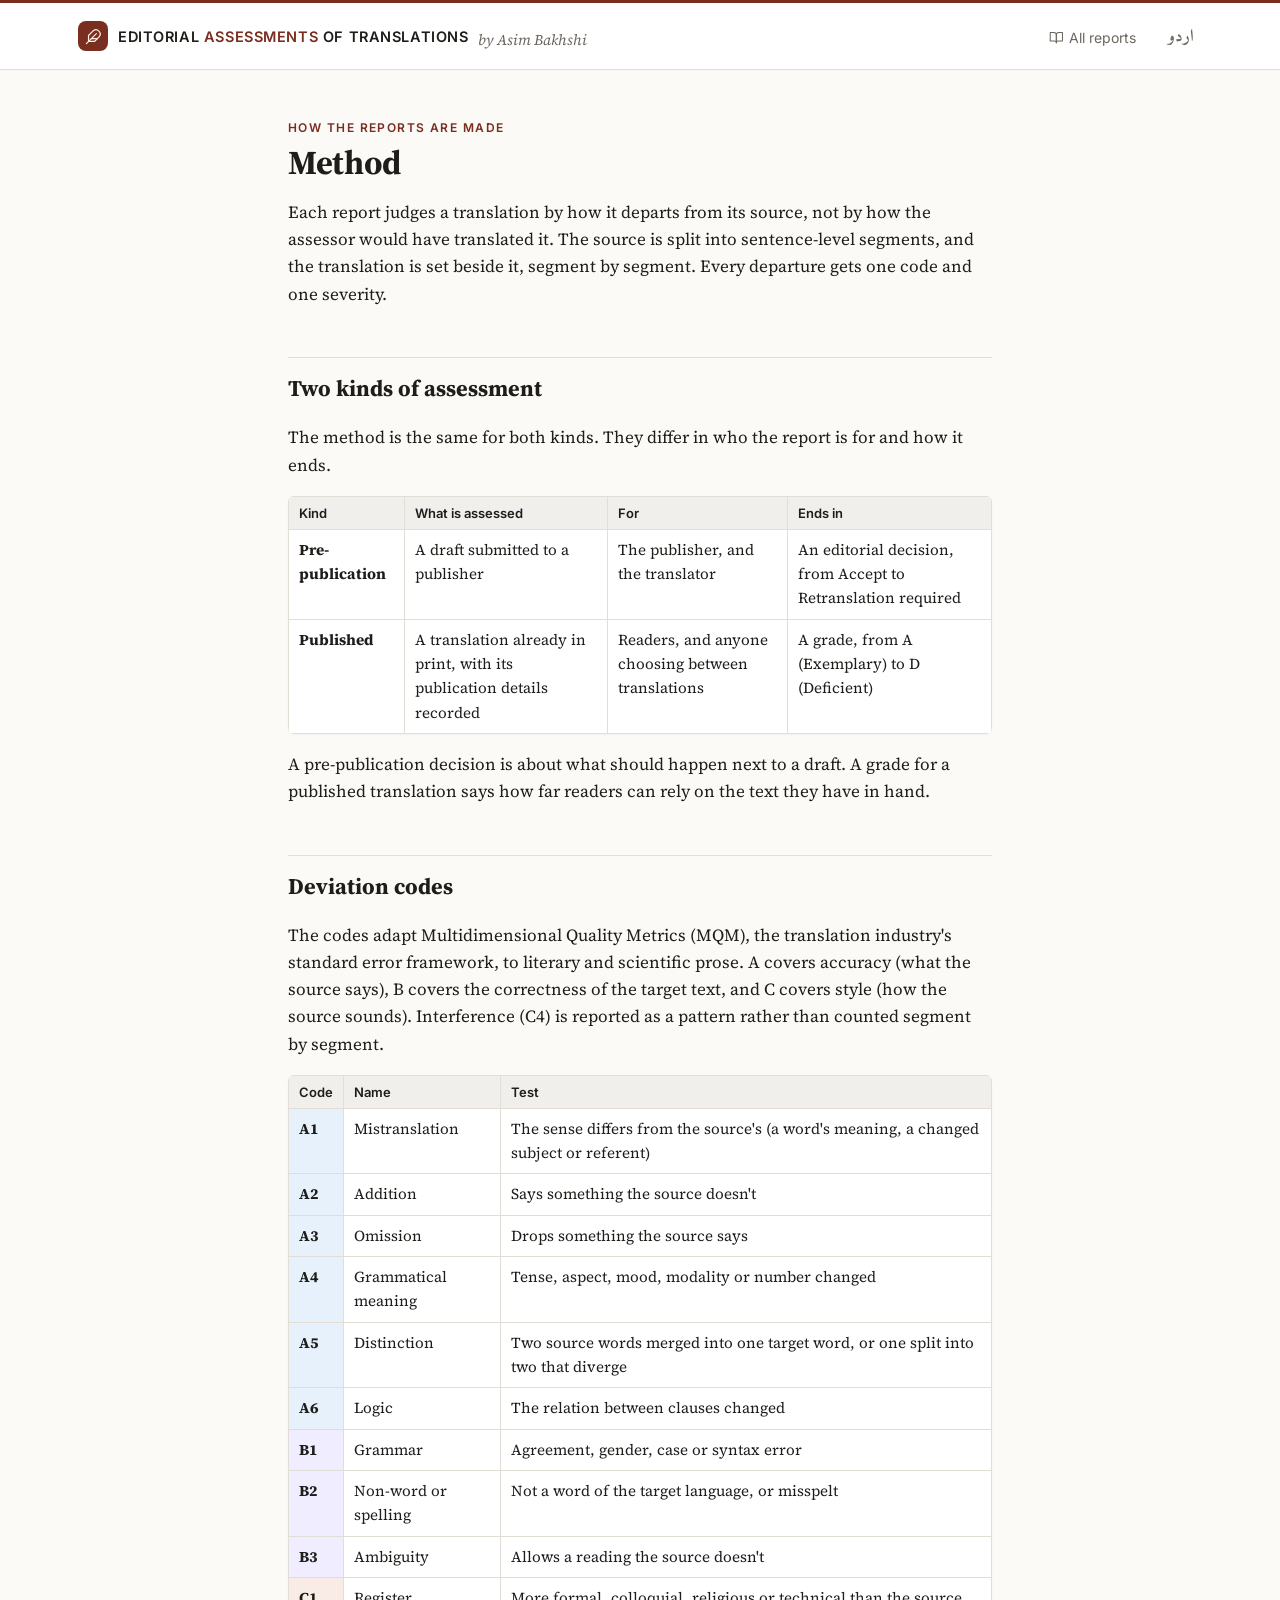
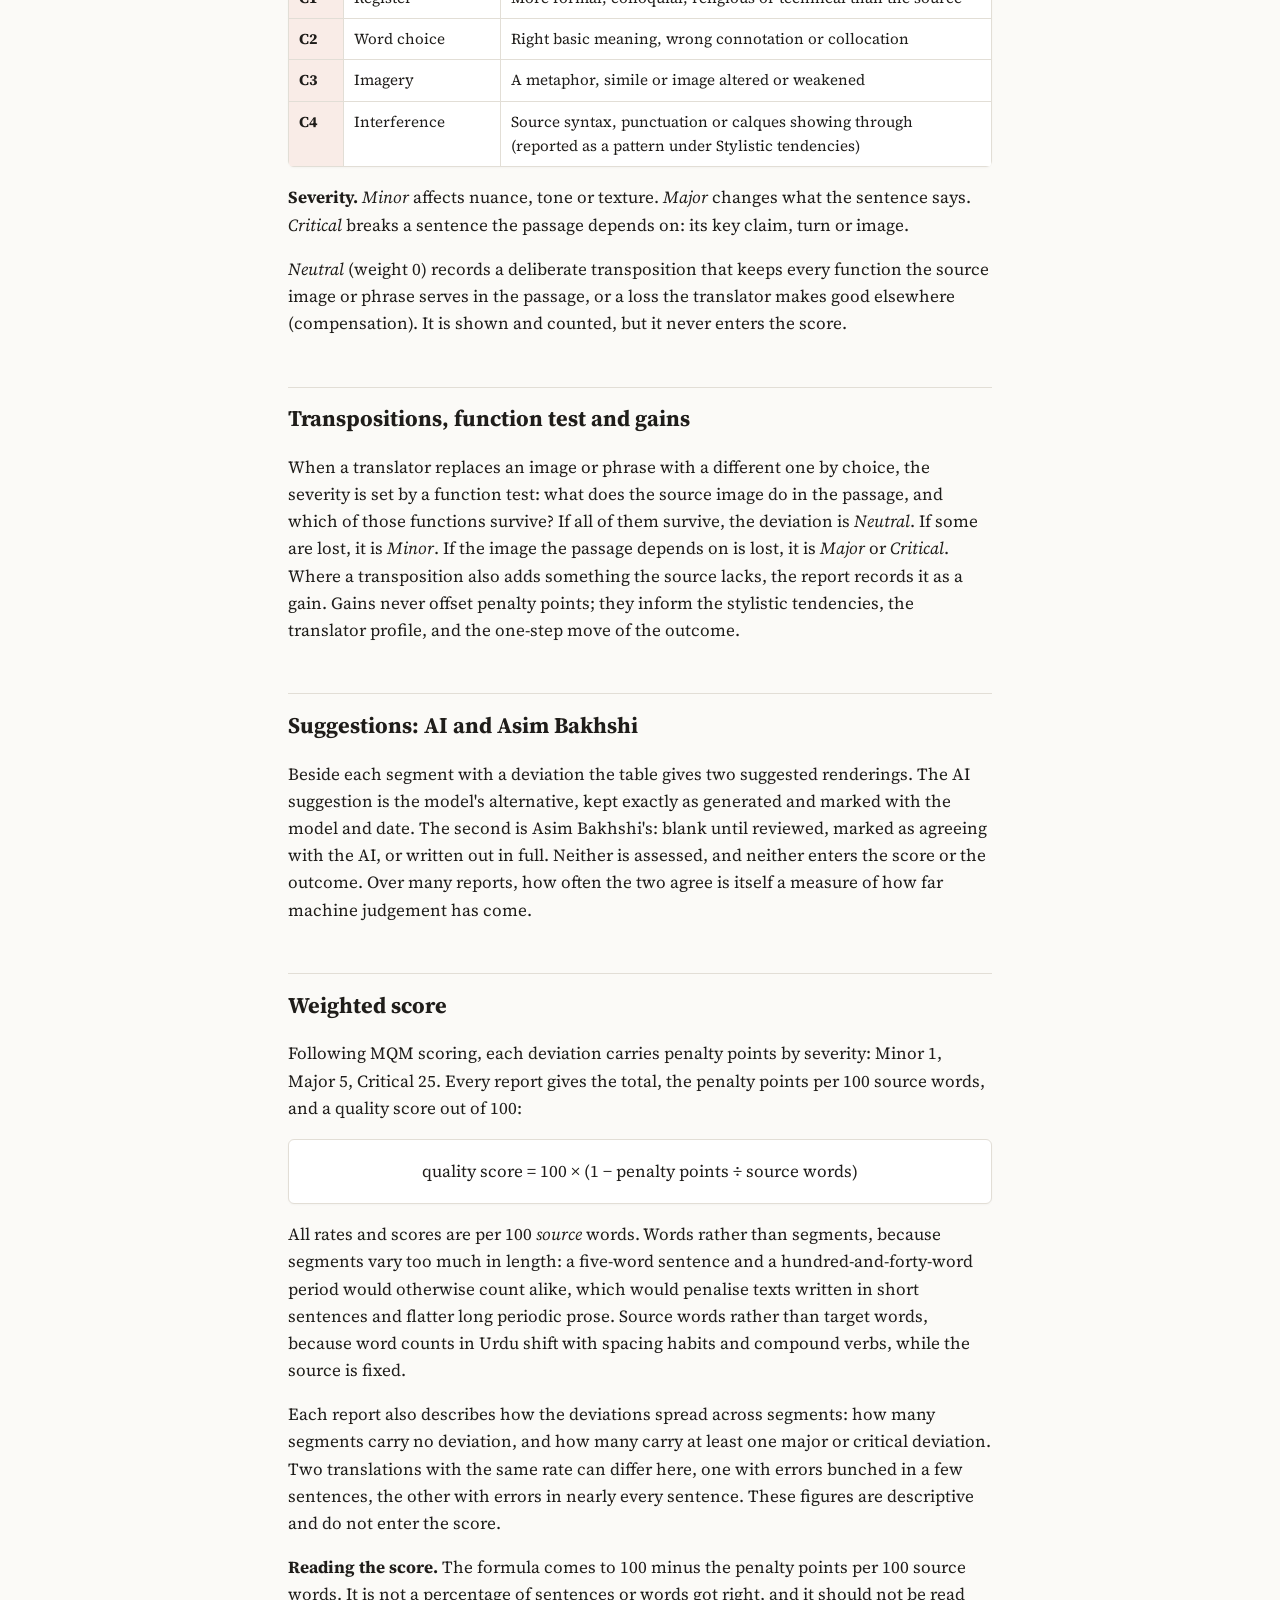
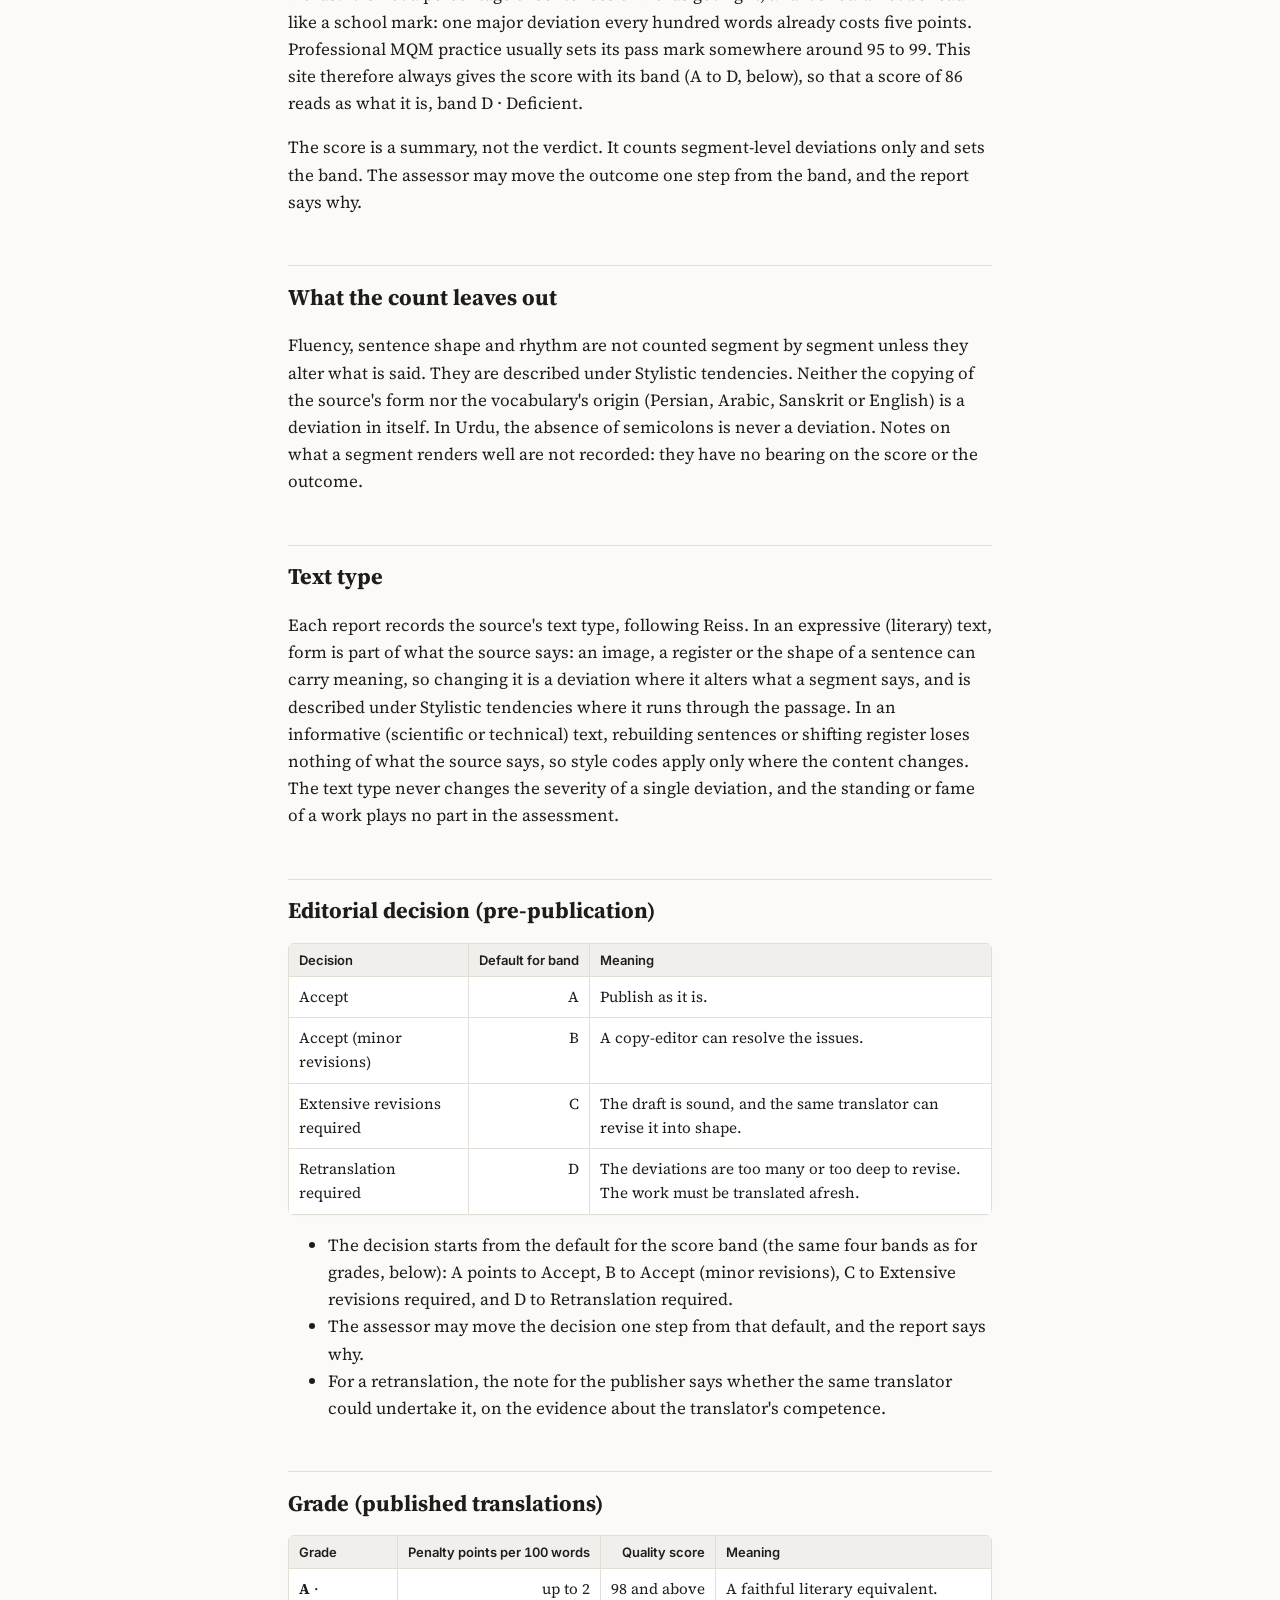
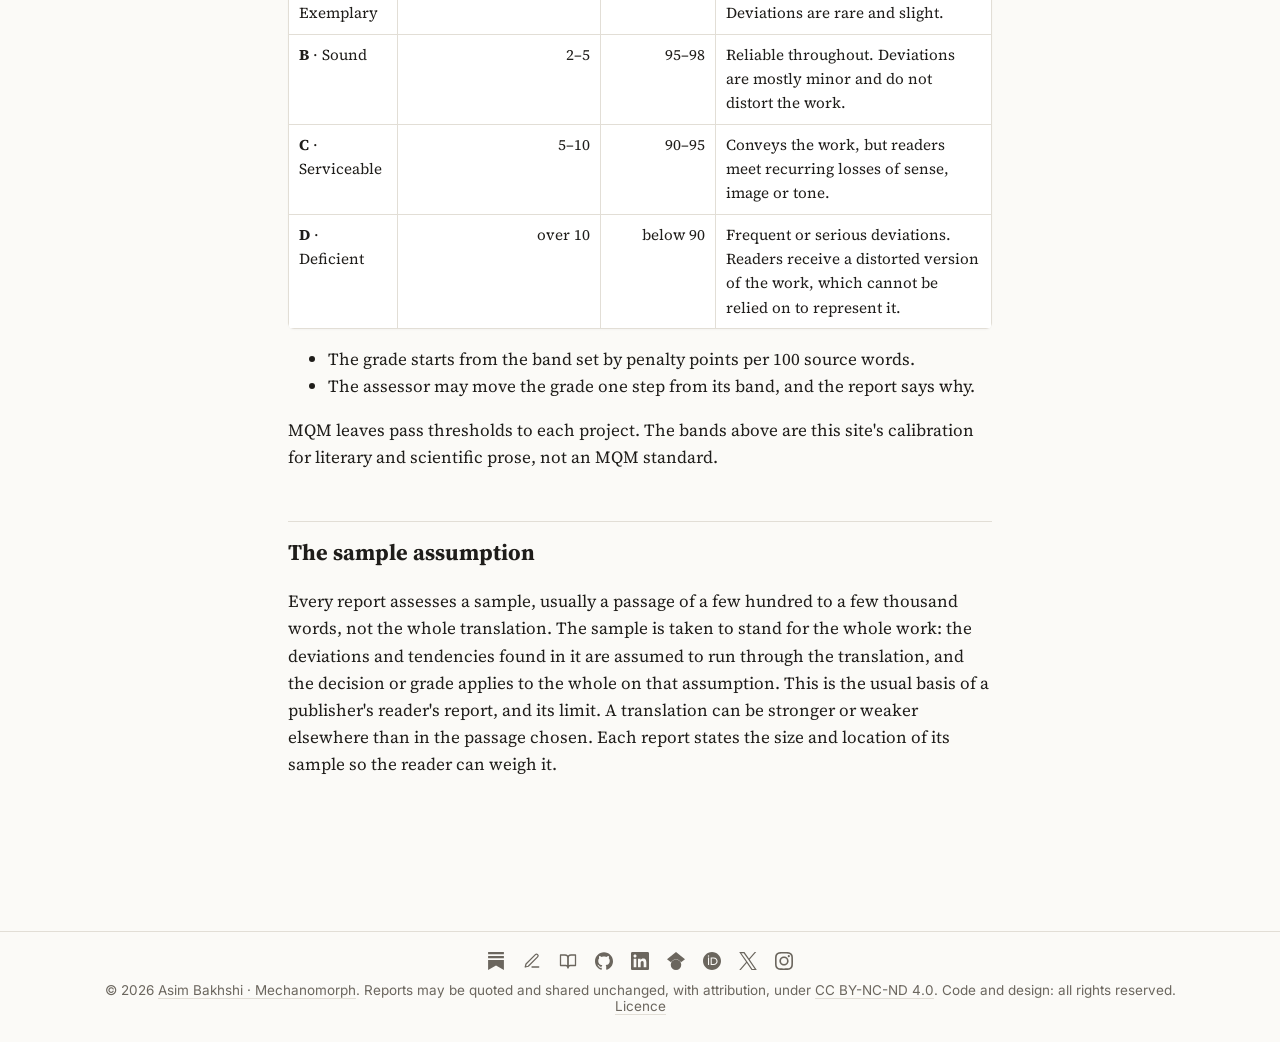
==== about.html @ 45c39cb0 "Conclusions on Accuracy, Language and Style replace the outcome line at the top; remove work-level f" ====
<!DOCTYPE html>
<html lang="en">
<head>
<meta charset="utf-8">
<meta name="viewport" content="width=device-width, initial-scale=1">
<title data-i18n="m.title">Method · Editorial Assessments of Translations</title>
<link rel="icon" href="data:image/svg+xml,%3Csvg xmlns=%22http://www.w3.org/2000/svg%22 viewBox=%220 0 32 32%22%3E%3Crect width=%2232%22 height=%2232%22 rx=%227%22 fill=%22%237a2e1f%22/%3E%3Cpath d=%22M23 10.5A5 5 0 0 0 16 3.5L10 9.5V17h7.5z M17 7 6 26 M19 13h-7%22 fill=%22none%22 stroke=%22%23fbf3e8%22 stroke-width=%221.8%22 stroke-linecap=%22round%22 stroke-linejoin=%22round%22 transform=%22translate(2 3)%22/%3E%3C/svg%3E">
<link rel="stylesheet" href="assets/site.css">
</head>
<body>
<header class="site"><div class="wrap">
  <div class="brand-wrap"><a class="brand" href="./"><span class="logo"><svg viewBox="0 0 24 24" fill="none" stroke="currentColor" stroke-width="1.7" stroke-linecap="round" stroke-linejoin="round" aria-hidden="true"><path d="M20.2 12.2A6 6 0 0 0 11.8 3.8L5 10.6V19h8.4z"/><path d="M16 8 2 22"/><path d="M17.5 15H9"/></svg></span><span class="wm" data-i18n="site.name">Editorial <b>Assessments</b> of Translations</span></a><a class="byname" href="https://mechanomorph.substack.com" rel="noopener" data-i18n="site.by">by Asim Bakhshi</a></div>
  <nav><a href="./"><svg class="ico" viewBox="0 0 24 24" fill="none" stroke="currentColor" stroke-width="1.7" stroke-linecap="round" stroke-linejoin="round" aria-hidden="true"><path d="M2 4h6a4 4 0 0 1 4 4v13a3 3 0 0 0-3-3H2z"/><path d="M22 4h-6a4 4 0 0 0-4 4v13a3 3 0 0 1 3-3h7z"/></svg><span data-i18n="nav.all">All reports</span></a><a href="#" class="lang-switch" lang="ur">اردو</a></nav>
</div></header>
<main class="wrap narrow">
  <p class="eyebrow" data-i18n="m.eyebrow">How the reports are made</p>
  <h1 data-i18n="m.h1">Method</h1>
  <p data-i18n="m.intro">Each report judges a translation by how it departs from its source, not by how the assessor would have translated it. The source is split into sentence-level segments, and the translation is set beside it, segment by segment. Every departure gets one code and one severity.</p>

  <h2 id="kinds" data-i18n="m.kinds.h">Two kinds of assessment</h2>
  <p data-i18n="m.kinds.p">The method is the same for both kinds. They differ in who the report is for and how it ends.</p>
  <table><thead><tr><th data-i18n="m.th.kind">Kind</th><th data-i18n="m.th.what">What is assessed</th><th data-i18n="m.th.for">For</th><th data-i18n="m.th.ends">Ends in</th></tr></thead><tbody>
    <tr><td><strong data-i18n="stage.Pre-publication">Pre-publication</strong></td><td data-i18n="m.pre.what">A draft submitted to a publisher</td><td data-i18n="m.pre.for">The publisher, and the translator</td><td data-i18n="m.pre.ends">An editorial decision, from Accept to Retranslation required</td></tr>
    <tr><td><strong data-i18n="stage.Published">Published</strong></td><td data-i18n="m.pub.what">A translation already in print, with its publication details recorded</td><td data-i18n="m.pub.for">Readers, and anyone choosing between translations</td><td data-i18n="m.pub.ends">A grade, from A (Exemplary) to D (Deficient)</td></tr>
  </tbody></table>
  <p data-i18n="m.kinds.after">A pre-publication decision is about what should happen next to a draft. A grade for a published translation says how far readers can rely on the text they have in hand.</p>

  <h2 id="codes" data-i18n="m.codes.h">Deviation codes</h2>
  <p data-i18n="m.codes.p">The codes adapt Multidimensional Quality Metrics (MQM), the translation industry's standard error framework, to literary and scientific prose. A covers accuracy (what the source says), B covers the correctness of the target text, and C covers style (how the source sounds). Interference (C4) is reported as a pattern rather than counted segment by segment.</p>
  <div id="codes-table"></div>
  <p data-i18n="sev.text"><strong>Severity.</strong> <em>Minor</em> affects nuance, tone or texture. <em>Major</em> changes what the sentence says. <em>Critical</em> breaks a sentence the passage depends on: its key claim, turn or image.</p>
  <p data-i18n="sev.neutralText" dir="auto"><em>Neutral</em> (weight 0) records a deliberate transposition that keeps every function the source image or phrase serves in the passage, or a loss the translator makes good elsewhere (compensation). It is shown and counted, but it never enters the score.</p>

  <h2 id="transpositions" data-i18n="m.transp.h">Transpositions, function test and gains</h2>
  <p data-i18n="m.transp.p" dir="auto">When a translator replaces an image or phrase with a different one by choice, the severity is set by a function test: what does the source image do in the passage, and which of those functions survive? If all of them survive, the deviation is <em>Neutral</em>. If some are lost, it is <em>Minor</em>. If the image the passage depends on is lost, it is <em>Major</em> or <em>Critical</em>. Where a transposition also adds something the source lacks, the report records it as a gain. Gains never offset penalty points; they inform the stylistic tendencies, the translator profile, and the one-step move of the outcome.</p>

  <h2 id="suggestions" data-i18n="m.sugg.h">Suggestions: AI and Asim Bakhshi</h2>
  <p data-i18n="m.sugg.p" dir="auto">Beside each segment with a deviation the table gives two suggested renderings. The AI suggestion is the model's alternative, kept exactly as generated and marked with the model and date. The second is Asim Bakhshi's: blank until reviewed, marked as agreeing with the AI, or written out in full. Neither is assessed, and neither enters the score or the outcome. Over many reports, how often the two agree is itself a measure of how far machine judgement has come.</p>

  <h2 id="score" data-i18n="m.score.h">Weighted score</h2>
  <p data-i18n="m.score.p1">Following MQM scoring, each deviation carries penalty points by severity: <span id="weights" data-slot="weights"></span>. Every report gives the total, the penalty points per 100 source words, and a quality score out of 100:</p>
  <p class="passage" style="text-align:center" data-i18n="m.formula">quality score = 100 × (1 − penalty points ÷ source words)</p>
  <p data-i18n="m.score.p2">All rates and scores are per 100 <em>source</em> words. Words rather than segments, because segments vary too much in length: a five-word sentence and a hundred-and-forty-word period would otherwise count alike, which would penalise texts written in short sentences and flatter long periodic prose. Source words rather than target words, because word counts in Urdu shift with spacing habits and compound verbs, while the source is fixed.</p>
  <p data-i18n="m.score.p3">Each report also describes how the deviations spread across segments: how many segments carry no deviation, and how many carry at least one major or critical deviation. Two translations with the same rate can differ here, one with errors bunched in a few sentences, the other with errors in nearly every sentence. These figures are descriptive and do not enter the score.</p>
  <p data-i18n="m.score.p4"><strong>Reading the score.</strong> The formula comes to 100 minus the penalty points per 100 source words. It is not a percentage of sentences or words got right, and it should not be read like a school mark: one major deviation every hundred words already costs five points. Professional MQM practice usually sets its pass mark somewhere around 95 to 99. This site therefore always gives the score with its band (A to D, below), so that a score of 86 reads as what it is, band D · Deficient.</p>
  <p data-i18n="m.score.p5">The score is a summary, not the verdict. It counts segment-level deviations only and sets the band. The assessor may move the outcome one step from the band, and the report says why.</p>

  <h2 id="not-counted" data-i18n="m.notcounted.h">What the count leaves out</h2>
  <p data-i18n="m.notcounted.p" dir="auto">Fluency, sentence shape and rhythm are not counted segment by segment unless they alter what is said. They are described under Stylistic tendencies. Neither the copying of the source's form nor the vocabulary's origin (Persian, Arabic, Sanskrit or English) is a deviation in itself. In Urdu, the absence of semicolons is never a deviation. Notes on what a segment renders well are not recorded: they have no bearing on the score or the outcome.</p>

  <h2 id="text-type" data-i18n="m.type.h">Text type</h2>
  <p data-i18n="m.type.p">Each report records the source's text type, following Reiss. In an expressive (literary) text, form is part of what the source says: an image, a register or the shape of a sentence can carry meaning, so changing it is a deviation where it alters what a segment says, and is described under Stylistic tendencies where it runs through the passage. In an informative (scientific or technical) text, rebuilding sentences or shifting register loses nothing of what the source says, so style codes apply only where the content changes. The text type never changes the severity of a single deviation, and the standing or fame of a work plays no part in the assessment.</p>

  <h2 id="decision" data-i18n="m.decision.h">Editorial decision (pre-publication)</h2>
  <div id="scale"></div>
  <ul>
    <li data-i18n="m.decision.li1">The decision starts from the default for the score band (the same four bands as for grades, below): A points to Accept, B to Accept (minor revisions), C to Extensive revisions required, and D to Retranslation required.</li>
    <li data-i18n="m.decision.li2">The assessor may move the decision one step from that default, and the report says why.</li>
    <li data-i18n="m.decision.li3">For a retranslation, the note for the publisher says whether the same translator could undertake it, on the evidence about the translator's competence.</li>
  </ul>

  <h2 id="grade" data-i18n="m.grade.h">Grade (published translations)</h2>
  <div id="grades"></div>
  <ul>
    <li data-i18n="m.grade.li1">The grade starts from the band set by penalty points per 100 source words.</li>
    <li data-i18n="m.grade.li3">The assessor may move the grade one step from its band, and the report says why.</li>
  </ul>
  <p data-i18n="m.grade.after">MQM leaves pass thresholds to each project. The bands above are this site's calibration for literary and scientific prose, not an MQM standard.</p>


  <h2 id="sample" data-i18n="m.sample.h">The sample assumption</h2>
  <p data-i18n="m.sample.p">Every report assesses a sample, usually a passage of a few hundred to a few thousand words, not the whole translation. The sample is taken to stand for the whole work: the deviations and tendencies found in it are assumed to run through the translation, and the decision or grade applies to the whole on that assumption. This is the usual basis of a publisher's reader's report, and its limit. A translation can be stronger or weaker elsewhere than in the passage chosen. Each report states the size and location of its sample so the reader can weigh it.</p>
</main>
<footer class="site"><div class="wrap"><nav class="social" aria-label="Asim Bakhshi elsewhere" data-i18n-label="foot.elsewhere"><a href="https://mechanomorph.substack.com/" rel="noopener me" title="Mechanomorph (Substack)" aria-label="Mechanomorph (Substack)"><svg viewBox="0 0 24 24" fill="currentColor" aria-hidden="true"><path d="M22.539 8.242H1.46V5.406h21.08v2.836zM1.46 10.812V24L12 18.11 22.54 24V10.812H1.46zM22.54 0H1.46v2.836h21.08V0z"/></svg></a><a href="https://isharaat.com/" rel="noopener me" title="Isharaat (Urdu blog)" aria-label="Isharaat (Urdu blog)" data-i18n-title="foot.isharaat"><svg viewBox="0 0 24 24" fill="none" stroke="currentColor" stroke-width="1.7" stroke-linecap="round" stroke-linejoin="round" aria-hidden="true"><path d="M12 20h9"/><path d="M16.5 3.5a2.1 2.1 0 0 1 3 3L7 19l-4 1 1-4z"/></svg></a><a href="https://www.musery.app/" rel="noopener me" title="Musery" aria-label="Musery"><svg viewBox="0 0 24 24" fill="none" stroke="currentColor" stroke-width="1.7" stroke-linecap="round" stroke-linejoin="round" aria-hidden="true"><path d="M2 4h6a4 4 0 0 1 4 4v13a3 3 0 0 0-3-3H2z"/><path d="M22 4h-6a4 4 0 0 0-4 4v13a3 3 0 0 1 3-3h7z"/></svg></a><a href="https://github.com/aasem" rel="noopener me" title="GitHub" aria-label="GitHub"><svg viewBox="0 0 24 24" fill="currentColor" aria-hidden="true"><path d="M12 .297c-6.63 0-12 5.373-12 12 0 5.303 3.438 9.8 8.205 11.385.6.113.82-.258.82-.577 0-.285-.01-1.04-.015-2.04-3.338.724-4.042-1.61-4.042-1.61C4.422 18.07 3.633 17.7 3.633 17.7c-1.087-.744.084-.729.084-.729 1.205.084 1.838 1.236 1.838 1.236 1.07 1.835 2.809 1.305 3.495.998.108-.776.417-1.305.76-1.605-2.665-.3-5.466-1.332-5.466-5.93 0-1.31.465-2.38 1.235-3.22-.135-.303-.54-1.523.105-3.176 0 0 1.005-.322 3.3 1.23.96-.267 1.98-.399 3-.405 1.02.006 2.04.138 3 .405 2.28-1.552 3.285-1.23 3.285-1.23.645 1.653.24 2.873.12 3.176.765.84 1.23 1.91 1.23 3.22 0 4.61-2.805 5.625-5.475 5.92.42.36.81 1.096.81 2.22 0 1.606-.015 2.896-.015 3.286 0 .315.21.69.825.57C20.565 22.092 24 17.592 24 12.297c0-6.627-5.373-12-12-12"/></svg></a><a href="https://www.linkedin.com/in/asim-bakhshi-54750826/" rel="noopener me" title="LinkedIn" aria-label="LinkedIn"><svg viewBox="0 0 24 24" fill="currentColor" aria-hidden="true"><path d="M20.447 20.452h-3.554v-5.569c0-1.328-.027-3.037-1.852-3.037-1.853 0-2.136 1.445-2.136 2.939v5.667H9.351V9h3.414v1.561h.046c.477-.9 1.637-1.85 3.37-1.85 3.601 0 4.267 2.37 4.267 5.455v6.286zM5.337 7.433c-1.144 0-2.063-.926-2.063-2.065 0-1.138.92-2.063 2.063-2.063 1.14 0 2.064.925 2.064 2.063 0 1.139-.925 2.065-2.064 2.065zm1.782 13.019H3.555V9h3.564v11.452zM22.225 0H1.771C.792 0 0 .774 0 1.729v20.542C0 23.227.792 24 1.771 24h20.451C23.2 24 24 23.227 24 22.271V1.729C24 .774 23.2 0 22.222 0h.003z"/></svg></a><a href="https://scholar.google.com/citations?user=BEy-dEsAAAAJ" rel="noopener me" title="Google Scholar" aria-label="Google Scholar"><svg viewBox="0 0 24 24" fill="currentColor" aria-hidden="true"><path d="M5.242 13.769L0 9.5 12 0l12 9.5-5.242 4.269C17.548 11.249 14.978 9.5 12 9.5c-2.977 0-5.548 1.748-6.758 4.269zM12 10a7 7 0 1 0 0 14 7 7 0 0 0 0-14z"/></svg></a><a href="https://orcid.org/0000-0002-9516-9153" rel="noopener me" title="ORCID" aria-label="ORCID"><svg viewBox="0 0 24 24" fill="currentColor" aria-hidden="true"><path d="M12 0C5.372 0 0 5.372 0 12s5.372 12 12 12 12-5.372 12-12S18.628 0 12 0zM7.369 4.378c.525 0 .947.431.947.947s-.422.947-.947.947a.95.95 0 0 1-.947-.947c0-.525.422-.947.947-.947zm-.722 3.038h1.444v10.041H6.647V7.416zm3.562 0h3.9c3.712 0 5.344 2.653 5.344 5.025 0 2.578-2.016 5.025-5.325 5.025h-3.919V7.416zm1.444 1.303v7.444h2.297c3.272 0 4.022-2.484 4.022-3.722 0-2.016-1.284-3.722-4.097-3.722h-2.222z"/></svg></a><a href="https://x.com/aasembakhshi" rel="noopener me" title="X" aria-label="X"><svg viewBox="0 0 24 24" fill="currentColor" aria-hidden="true"><path d="M14.234 10.162 22.977 0h-2.072l-7.591 8.824L7.251 0H.258l9.168 13.343L.258 24H2.33l8.016-9.318L16.749 24h6.993zm-2.837 3.299-.929-1.329L3.076 1.56h3.182l5.965 8.532.929 1.329 7.754 11.09h-3.182z"/></svg></a><a href="https://www.instagram.com/aasembakhshi/" rel="noopener me" title="Instagram" aria-label="Instagram"><svg viewBox="0 0 24 24" fill="currentColor" aria-hidden="true"><path d="M7.0301.084c-1.2768.0602-2.1487.264-2.911.5634-.7888.3075-1.4575.72-2.1228 1.3877-.6652.6677-1.075 1.3368-1.3802 2.127-.2954.7638-.4956 1.6365-.552 2.914-.0564 1.2775-.0689 1.6882-.0626 4.947.0062 3.2586.0206 3.6671.0825 4.9473.061 1.2765.264 2.1482.5635 2.9107.308.7889.72 1.4573 1.388 2.1228.6679.6655 1.3365 1.0743 2.1285 1.38.7632.295 1.6361.4961 2.9134.552 1.2773.056 1.6884.069 4.9462.0627 3.2578-.0062 3.668-.0207 4.9478-.0814 1.28-.0607 2.147-.2652 2.9098-.5633.7889-.3086 1.4578-.72 2.1228-1.3881.665-.6682 1.0745-1.3378 1.3795-2.1284.2957-.7632.4966-1.636.552-2.9124.056-1.2809.0692-1.6898.063-4.948-.0063-3.2583-.021-3.6668-.0817-4.9465-.0607-1.2797-.264-2.1487-.5633-2.9117-.3084-.7889-.72-1.4568-1.3876-2.1228C21.2982 1.33 20.628.9208 19.8378.6165 19.074.321 18.2017.1197 16.9244.0645 15.6471.0093 15.236-.005 11.977.0014 8.718.0076 8.31.0215 7.0301.0839m.1402 21.6932c-1.17-.0509-1.8053-.2453-2.2287-.408-.5606-.216-.96-.4771-1.3819-.895-.422-.4178-.6811-.8186-.9-1.378-.1644-.4234-.3624-1.058-.4171-2.228-.0595-1.2645-.072-1.6442-.079-4.848-.007-3.2037.0053-3.583.0607-4.848.05-1.169.2456-1.805.408-2.2282.216-.5613.4762-.96.895-1.3816.4188-.4217.8184-.6814 1.3783-.9003.423-.1651 1.0575-.3614 2.227-.4171 1.2655-.06 1.6447-.072 4.848-.079 3.2033-.007 3.5835.005 4.8495.0608 1.169.0508 1.8053.2445 2.228.408.5608.216.96.4754 1.3816.895.4217.4194.6816.8176.9005 1.3787.1653.4217.3617 1.056.4169 2.2263.0602 1.2655.0739 1.645.0796 4.848.0058 3.203-.0055 3.5834-.061 4.848-.051 1.17-.245 1.8055-.408 2.2294-.216.5604-.4763.96-.8954 1.3814-.419.4215-.8181.6811-1.3783.9-.4224.1649-1.0577.3617-2.2262.4174-1.2656.0595-1.6448.072-4.8493.079-3.2045.007-3.5825-.006-4.848-.0608M16.953 5.5864A1.44 1.44 0 1 0 18.39 4.144a1.44 1.44 0 0 0-1.437 1.4424M5.8385 12.012c.0067 3.4032 2.7706 6.1557 6.173 6.1493 3.4026-.0065 6.157-2.7701 6.1506-6.1733-.0065-3.4032-2.771-6.1565-6.174-6.1498-3.403.0067-6.156 2.771-6.1496 6.1738M8 12.0077a4 4 0 1 1 4.008 3.9921A3.9996 3.9996 0 0 1 8 12.0077"/></svg></a></nav>© 2026 <a href="https://mechanomorph.substack.com" rel="noopener">Asim Bakhshi · Mechanomorph</a>. <span data-i18n="foot.license">Reports may be quoted and shared unchanged, with attribution, under <a data-slot="cc" href="https://creativecommons.org/licenses/by-nc-nd/4.0/" rel="noopener license">CC BY-NC-ND 4.0</a>. Code and design: all rights reserved.</span> <a href="https://github.com/aasem/translation-criticism/blob/main/LICENSE" rel="noopener" data-i18n="foot.licence_link">Licence</a></div></footer>

<script type="module">
import { t, label, UR } from './assets/i18n.js';
import { CODES, DECISIONS, GRADES, WEIGHTS, scoreRange, DECISION_ANCHOR } from './assets/common.js';
document.getElementById('codes-table').innerHTML = `<table><thead><tr><th>${t('th.code')}</th><th>${t('th.name')}</th><th>${t('th.test')}</th></tr></thead><tbody>${
  Object.entries(CODES).map(([c, [n, t]]) => `<tr><td class="fam-${c[0]}"><strong>${c}</strong></td><td>${n}</td><td>${t}</td></tr>`).join('')}</tbody></table>`;
document.getElementById('weights').textContent = UR ? t('m.weights') : `Minor ${WEIGHTS.Minor}, Major ${WEIGHTS.Major}, Critical ${WEIGHTS.Critical}`;
document.getElementById('scale').innerHTML = `<table><thead><tr><th>${t('th.decision')}</th><th class="num">${t('th.defaultBand')}</th><th>${t('th.meaning')}</th></tr></thead><tbody>${
  DECISIONS.map(([d, m]) => `<tr><td>${label('decision', d)}</td><td class="num">${Object.keys(DECISION_ANCHOR).filter((b) => DECISION_ANCHOR[b].includes(d)).join('–')}</td><td>${m}</td></tr>`).join('')}</tbody></table>`;
document.getElementById('grades').innerHTML = `<table><thead><tr><th>${t('th.grade')}</th><th class="num">${t('th.pp100')}</th><th class="num">${t('th.score')}</th><th>${t('th.meaning')}</th></tr></thead><tbody>${
  GRADES.map(([g, n, max, m], i) => { const lo = i ? GRADES[i - 1][2] : 0;
    return `<tr><td><strong>${g}</strong> · ${n}</td><td class="num">${max === Infinity ? t('grade.over', { min: lo }) : i ? lo + '–' + max : t('grade.upTo', { max })}</td><td class="num">${scoreRange(g)}</td><td>${m}</td></tr>`; }).join('')}</tbody></table>`;
</script>
</body>
</html>
---- assets/site.css ----
@import url('https://fonts.googleapis.com/css2?family=Amiri:wght@400;700&family=Source+Serif+4:ital,opsz,wght@0,8..60,400;0,8..60,600;0,8..60,700;1,8..60,400&family=Inter:wght@400;500;600&display=swap');

:root {
  --ink: #1f1d1a;
  --muted: #6b665e;
  --rule: #e2ded6;
  --paper: #fbfaf7;
  --card: #ffffff;
  --accent: #7a2e1f;
  --gray: #f0efec;
  --red: #fbebeb;
  --orange: #f9ece7;
  --yellow: #f9eeda;
  --green: #e5f4e4;
  --blue: #e7f1fb;
  --purple: #efedff;
  --serif: 'Source Serif 4', Georgia, serif;
  --sans: Inter, system-ui, sans-serif;
  --urdu: 'Amiri', 'Noto Naskh Arabic', serif;
}

* { box-sizing: border-box; }
html { background: var(--paper); color: var(--ink); }
body { margin: 0; font: 17px/1.6 var(--serif); }
a { color: var(--accent); }
.wrap { max-width: 1180px; margin: 0 auto; padding: 32px 28px 96px; }
.narrow { max-width: 760px; }

header.site { border-bottom: 1px solid var(--rule); background: var(--card); }
header.site .wrap { padding-top: 18px; padding-bottom: 18px; display: flex; align-items: baseline; gap: 18px; flex-wrap: wrap; }
header.site .brand { font: 600 15px var(--sans); letter-spacing: .04em; text-transform: uppercase; color: var(--ink); text-decoration: none; }
header.site .brand span { color: var(--accent); }
header.site nav { margin-inline-start: auto; font: 14px var(--sans); display: flex; gap: 16px; }

h1 { font-size: 2.1rem; line-height: 1.2; margin: .2em 0 .3em; font-weight: 700; }
h2 { font-size: 1.4rem; margin: 2.2em 0 .6em; padding-top: .6em; border-top: 1px solid var(--rule); }
h3 { font: 600 .95rem var(--sans); letter-spacing: .02em; margin: 1.6em 0 .5em; color: var(--muted); text-transform: uppercase; }
.subtitle { font-style: italic; color: var(--muted); max-width: 820px; }
.byline { font: 14px var(--sans); color: var(--muted); }
.meta-chips { display: flex; flex-wrap: wrap; gap: 8px; margin: 14px 0; }
.chip { font: 500 12.5px var(--sans); padding: 3px 10px; border-radius: 999px; background: var(--gray); white-space: nowrap; }

/* Urdu */
.ur, [lang="ur"] { font-family: var(--urdu); direction: rtl; unicode-bidi: isolate; font-size: 1.08em; line-height: 1.9; }
.ur-block { font-family: var(--urdu); direction: rtl; text-align: right; font-size: 1.15rem; line-height: 2; }
p .ur, li .ur, td .ur { line-height: inherit; }

.passage { background: var(--card); border: 1px solid var(--rule); border-radius: 6px; padding: 18px 22px; }
.passage + h3 { margin-top: 1.8em; }

/* Tables */
table { border-collapse: collapse; width: 100%; background: var(--card); font-size: .95rem; }
th, td { border: 1px solid var(--rule); padding: 8px 10px; vertical-align: top; text-align: start; }
th { background: var(--gray); font: 600 13px var(--sans); }
td.num, th.num { text-align: end; font-variant-numeric: tabular-nums; width: 1%; white-space: nowrap; }
.sbs { table-layout: fixed; }
.sbs col.c-n { width: 3.2em; }
.sbs col.c-src { width: 20%; }
.sbs col.c-sub { width: 22%; }
.sbs td.sub { font-family: var(--urdu); direction: rtl; text-align: right; font-size: 1.08rem; line-height: 1.95; }
.sbs td.devs p { margin: 0 0 .55em; }
.dev-tag { font: 600 12px var(--sans); white-space: nowrap; }
.keeps { color: var(--muted); font-style: italic; }

.sev-critical { background: var(--red); }
.sev-major { background: var(--orange); }
.sev-minor { background: var(--yellow); }
.sev-none { background: var(--green); }
.sev-neutral { background: #eef1f5; }
table.details { width: 100%; }
table.details th { width: 9em; white-space: nowrap; }
table.details td ul { margin: 0; padding-inline-start: 1.1em; }
table.details td p { margin: 0; }
.sbs col.c-sug { width: 14%; }
.sbs td.sug { font-size: .95rem; }
.sbs td.sug .ur-s { font-family: var(--urdu); direction: rtl; text-align: right; font-size: 1.05rem; line-height: 1.9; display: block; }
.sbs td.sug .who { font: 600 11px var(--sans); color: var(--muted); display: block; margin-bottom: 4px; }
.fn-test { list-style: none; padding: 0; margin: .2em 0 .6em; font-size: .92em; }
.fn-test li::before { content: '✓ '; color: #23642a; font-weight: 700; }
.fn-test li.lost::before { content: '✗ '; color: #8f1f1f; }
.gain { margin: .2em 0 .6em; font-size: .92em; }
.gain b, .fn-head { font: 600 12px var(--sans); }
.fam-A { background: var(--blue); }
.fam-B { background: var(--purple); }
.fam-C { background: var(--orange); }
tr.total td { font-weight: 700; }

.lead { font-size: 1.12rem; background: var(--card); border-inline-start: 4px solid var(--accent); padding: 12px 18px; }
.ack { font-style: italic; }

/* Index */
.search { width: 100%; font: 17px var(--sans); padding: 12px 14px; border: 1px solid var(--rule); border-radius: 6px; background: var(--card); }
.filters { display: flex; gap: 10px; flex-wrap: wrap; margin: 12px 0 22px; font: 14px var(--sans); }
.filters select { font: inherit; padding: 6px 8px; border: 1px solid var(--rule); border-radius: 6px; background: var(--card); }
.cards { display: grid; gap: 14px; }
.card { display: block; background: var(--card); border: 1px solid var(--rule); border-radius: 8px; padding: 16px 20px; text-decoration: none; color: inherit; }
.card:hover { border-color: var(--accent); }
.card h2 { border: 0; margin: 0 0 4px; padding: 0; font-size: 1.2rem; }
.card .excerpt { margin-top: 8px; color: var(--muted); font-size: .95rem; }
.card .excerpt .ur { color: var(--ink); }
.dec { font: 600 12.5px var(--sans); padding: 3px 10px; border-radius: 999px; }
.empty { color: var(--muted); font-style: italic; }
mark { background: #fff1a8; }

/* Editing */
.toolbar { position: sticky; top: 0; z-index: 10; background: rgba(251,250,247,.96); border-bottom: 1px solid var(--rule); backdrop-filter: blur(4px); }
.toolbar .wrap { padding-top: 10px; padding-bottom: 10px; display: flex; gap: 8px; align-items: center; flex-wrap: wrap; font: 14px var(--sans); }
.toolbar .status { margin-inline-end: auto; color: var(--muted); }
.toolbar .status.dirty { color: var(--accent); font-weight: 600; }
button, .btn { font: 500 13.5px var(--sans); padding: 6px 12px; border: 1px solid var(--rule); border-radius: 6px; background: var(--card); color: var(--ink); cursor: pointer; text-decoration: none; }
button.primary { background: var(--ink); color: #fff; border-color: var(--ink); }
button.small { padding: 2px 8px; font-size: 12px; }
button.danger { color: #9b1c1c; }
.editing textarea, .editing input[type=text], .editing select { width: 100%; font: 14.5px/1.5 var(--serif); padding: 6px 8px; border: 1px dashed #b9b2a5; border-radius: 4px; background: #fffef9; color: var(--ink); }
.editing textarea.ur-in { font-family: var(--urdu); direction: rtl; text-align: right; line-height: 1.95; font-size: 1.05rem; }
.editing select { width: auto; font-family: var(--sans); font-size: 13px; padding: 2px 4px; }
.dev-edit { border-bottom: 1px dotted var(--rule); padding-bottom: 8px; margin-bottom: 8px; }
.dev-edit .row { display: flex; gap: 6px; align-items: center; margin-bottom: 4px; }
.hint { font: 12.5px var(--sans); color: var(--muted); }
dialog { max-width: 720px; width: 92vw; border: 1px solid var(--rule); border-radius: 8px; }
dialog pre { max-height: 50vh; overflow: auto; font-size: 12px; background: var(--gray); padding: 10px; }

@media print {
  .toolbar, header.site nav { display: none; }
  body { font-size: 11pt; }
}
@media (max-width: 820px) {
  .sbs, .sbs tbody, .sbs tr, .sbs td { display: block; width: 100%; }
  .sbs thead, .sbs colgroup { display: none; }
  .sbs tr { border-bottom: 2px solid var(--rule); }
}

footer.site { border-top: 1px solid var(--rule); font: 13.5px var(--sans); color: var(--muted); text-align: center; }
footer.site .wrap { padding-top: 20px; padding-bottom: 28px; }
footer.site a { color: var(--muted); }
@media print { footer.site { border: 0; } }

/* ---------- Refinements & icons ---------- */
.ico { width: 1.05em; height: 1.05em; vertical-align: -0.17em; margin-inline-end: .38em; flex: none; }
header.site { border-top: 3px solid var(--accent); box-shadow: 0 1px 0 rgba(0,0,0,.02); }
header.site .brand { display: inline-flex; align-items: center; gap: 10px; font-size: 14.5px; }
header.site .logo { display: inline-grid; place-items: center; width: 30px; height: 30px; border-radius: 8px; background: var(--accent); color: #fbf3e8; }
header.site .logo svg { width: 17px; height: 17px; }
header.site nav a { display: inline-flex; align-items: center; color: var(--muted); text-decoration: none; padding: 4px 8px; border-radius: 6px; }
header.site nav a:hover { color: var(--accent); background: var(--gray); }

.eyebrow { font: 600 12px var(--sans); letter-spacing: .12em; text-transform: uppercase; color: var(--accent); margin: 18px 0 0; }
h1 { letter-spacing: -.01em; }
h2 { display: flex; align-items: center; gap: .1em; }
h2 .ico { color: var(--accent); width: .95em; height: .95em; margin-inline-end: .45em; }
.byline { display: flex; flex-wrap: wrap; gap: 4px 16px; align-items: center; }
.byline span { display: inline-flex; align-items: center; }
.byline .ico { opacity: .75; }
.byline .sep { display: none; }
.chip, .dec { display: inline-flex; align-items: center; }
.chip .ico, .dec .ico { width: .95em; height: .95em; margin-inline-end: .32em; }
.chip.tag { background: transparent; border: 1px solid var(--rule); color: var(--muted); text-decoration: none; }
a.chip.tag:hover { border-color: var(--accent); color: var(--accent); }

/* search */
.search-wrap { position: relative; margin-top: 22px; }
.search-wrap .ico { position: absolute; inset-inline-start: 14px; top: 50%; transform: translateY(-50%); color: var(--muted); width: 18px; height: 18px; margin: 0; }
.search { padding-inline-start: 42px; box-shadow: 0 1px 2px rgba(0,0,0,.03); transition: border-color .15s, box-shadow .15s; }
.search:focus { outline: none; border-color: var(--accent); box-shadow: 0 0 0 3px rgba(122,46,31,.12); }

/* cards */
.card { padding: 20px 24px; transition: border-color .15s, box-shadow .15s, transform .15s; box-shadow: 0 1px 2px rgba(0,0,0,.03); }
.card:hover { box-shadow: 0 6px 22px rgba(60,40,20,.08); transform: translateY(-1px); }
.card-head { display: flex; gap: 16px; align-items: flex-start; }
.card-head > div { flex: 1; }
.card-author { font: 600 12px var(--sans); letter-spacing: .1em; text-transform: uppercase; color: var(--accent); margin-bottom: 2px; }
.card h2 { font-size: 1.3rem; display: block; }
.card .byline { margin-top: 6px; font-size: 13.5px; }
.card-go { color: var(--muted); transition: color .15s, transform .15s; }
.card-go .ico { width: 22px; height: 22px; margin: 0; }
.card:hover .card-go { color: var(--accent); transform: translateX(3px); }
.card .excerpt { border-top: 1px dashed var(--rule); padding-top: 10px; }

/* report */
.lead { display: flex; gap: 14px; align-items: flex-start; border-radius: 0; border-start-end-radius: 6px; border-end-end-radius: 6px; box-shadow: 0 1px 2px rgba(0,0,0,.03); }
.lead .lead-ico { width: 26px; height: 26px; color: var(--accent); margin: 4px 0 0; }
.lead p { margin: 0; }
.passage { box-shadow: 0 1px 2px rgba(0,0,0,.03); }
.passage > p:first-child { margin-top: 0; }
.passage > p:last-child { margin-bottom: 0; }
table { border-radius: 6px; overflow: hidden; box-shadow: 0 1px 2px rgba(0,0,0,.03); }
.sbs tbody tr:hover td.num { color: var(--accent); }
.sbs td.num { font: 600 14px var(--sans); color: var(--muted); }
.dev-tag { display: inline-block; padding: 0 6px; margin-inline-end: 2px; border-radius: 4px; background: rgba(255,255,255,.7); border: 1px solid rgba(0,0,0,.06); }
.decision-line { display: flex; align-items: center; font-size: 1.12rem; }
.decision-line .ico { color: var(--accent); }
.ack { color: var(--muted); border-top: 1px solid var(--rule); padding-top: 12px; }
.toolbar button, .toolbar .btn { display: inline-flex; align-items: center; }
.toolbar .ico { width: 15px; height: 15px; margin-inline-end: .4em; }
button:hover, .btn:hover { border-color: #c9c2b6; }
button.primary:hover { background: #000; }

/* footer */
footer.site { margin-top: 40px; }
footer.site a { text-decoration: none; border-bottom: 1px solid var(--rule); }
footer.site a:hover { color: var(--accent); border-color: var(--accent); }
[hidden] { display: none !important; }
header.site .brand .logo { color: #fbf3e8; }

header.site .brand-wrap { display: flex; align-items: baseline; gap: 10px; flex-wrap: wrap; }
header.site .byname { font: italic 15px var(--serif); color: var(--muted); text-decoration: none; }
header.site .byname:hover { color: var(--accent); }
/* wordmark: keep both words in one flex item so the gap doesn't split them */
header.site .brand .wm { color: var(--ink); }
header.site .brand .wm b { color: var(--accent); font-weight: inherit; }

/* rich-text prose editors */
.rich-wrap { border: 1px dashed #b9b2a5; border-radius: 6px; background: #fffef9; margin: 6px 0 10px; }
.rich-bar { display: flex; gap: 4px; padding: 5px 6px; border-bottom: 1px solid var(--rule); background: rgba(240,239,236,.6); border-radius: 6px 6px 0 0; position: sticky; top: 52px; z-index: 2; }
.rich-bar button { padding: 2px 9px; font-size: 13px; }
.rich { padding: 6px 14px; min-height: 2.5em; outline: none; }
.rich:focus { box-shadow: inset 0 0 0 2px rgba(122,46,31,.15); border-radius: 0 0 6px 6px; }
.rich p { margin: .5em 0; }
.rich ul { margin: .5em 0; padding-inline-start: 1.4em; }
.hint code { font-size: 12px; background: var(--gray); padding: 0 4px; border-radius: 3px; }

/* stage, grade, sample note */
.chip.kind { background: #ece7df; }
.sample-note { display: flex; gap: 12px; align-items: flex-start; margin: 14px 0 0; padding: 10px 16px; border: 1px solid var(--rule); border-radius: 6px; background: var(--blue); font-size: .95rem; }
.sample-note .ico { width: 20px; height: 20px; margin: 3px 0 0; color: #2f5d8a; }
.sample-note p { margin: 0; }
.score-line { display: flex; gap: 10px; align-items: flex-start; background: var(--card); border: 1px solid var(--rule); border-radius: 6px; padding: 10px 14px; }
.score-line .ico { width: 20px; height: 20px; margin: 3px 0 0; color: var(--accent); }
table.kv { width: auto; min-width: 50%; }
table.kv th { width: 11em; }

/* manifesto */
.manifesto { padding: 6px 0 10px; }
.headline { font-size: 2.6rem; line-height: 1.15; margin: .25em 0 .55em; letter-spacing: -.015em; }
.headline span:not(.h1a) { color: var(--accent); font-style: italic; font-weight: 600; }
.manifesto-body { max-width: 760px; font-size: 1.06rem; }
.manifesto-body p { margin: 0 0 .9em; }
.process { margin: 0 0 1em; padding-inline-start: 1.5em; }
.process li { margin-bottom: .35em; padding-inline-start: .2em; }
.process li::marker { color: var(--accent); font: 600 .9em var(--sans); }
.contact { background: var(--card); border: 1px solid var(--rule); border-inline-start: 4px solid var(--accent); border-radius: 0; border-start-end-radius: 6px; border-end-end-radius: 6px; padding: 10px 16px; }
.signature { font-size: 1rem; color: var(--muted); }
h2.list-head { margin-top: 1.6em; }
@media (max-width: 640px) { .headline { font-size: 1.9rem; } }

/* two-frame front page */
.manifesto { padding-bottom: 0; }
.front { display: grid; grid-template-columns: minmax(0, 1.1fr) minmax(0, 1fr); gap: 56px; align-items: start; }
.front .manifesto-body { max-width: none; }
.reports-panel { position: sticky; top: 20px; max-height: calc(100vh - 40px); overflow: auto; background: var(--card); border: 1px solid var(--rule); border-radius: 10px; padding: 20px 20px 22px; box-shadow: 0 6px 24px rgba(60,40,20,.06); }
.reports-panel h2.list-head { margin: 0 0 12px; padding: 0; border: 0; font-size: 1.25rem; }
.reports-panel .search-wrap { margin-top: 0; }
.reports-panel .search { font-size: 15px; padding-top: 10px; padding-bottom: 10px; }
.reports-panel .filters { margin: 10px 0 14px; gap: 8px; }
.reports-panel .filters select { font-size: 13px; padding: 5px 6px; }
.reports-panel .card { padding: 14px 16px; box-shadow: none; background: var(--paper); }
.reports-panel .card h2 { font-size: 1.12rem; }
.reports-panel .card .byline { font-size: 12.5px; gap: 2px 12px; }
.reports-panel .card .meta-chips { gap: 6px; margin: 10px 0 0; }
.reports-panel .chip, .reports-panel .dec { font-size: 11.5px; padding: 2px 8px; }
@media (max-width: 960px) {
  .front { grid-template-columns: 1fr; gap: 28px; }
  .reports-panel { position: static; max-height: none; }
}

/* report cards, v2: stronger contrast, badges */
.rcard { color: var(--ink); }
.rc-top { display: flex; align-items: center; gap: 8px; flex-wrap: wrap; }
.badge { display: inline-flex; align-items: center; gap: 0; font: 600 12.5px var(--sans); padding: 4px 10px; border-radius: 999px; line-height: 1.3; }
.badge .ico { width: 13px; height: 13px; margin-inline-end: 5px; }
.badge.author { background: var(--accent); color: #fdf6ee; letter-spacing: .02em; }
.badge.kind { background: #ece6dc; color: #4a4038; }
.rc-go { margin-inline-start: auto; color: var(--ink); opacity: .55; transition: opacity .15s, transform .15s; }
.rc-go .ico { width: 20px; height: 20px; margin: 0; }
.rcard:hover .rc-go { opacity: 1; color: var(--accent); transform: translateX(3px); }
.rcard h2.rc-title { font-size: 1.2rem; line-height: 1.3; margin: 12px 0 2px; color: var(--ink); }
.rc-work { font-style: italic; color: #3d3833; font-size: .98rem; }
.rc-people { display: flex; align-items: center; flex-wrap: wrap; gap: 6px; margin: 12px 0; }
.badge.person { background: #fff; border: 1px solid #d9d2c6; color: var(--ink); font-weight: 600; }
.badge.person small { font: 600 10px var(--sans); text-transform: uppercase; letter-spacing: .08em; color: #8a7f72; margin-inline-end: 6px; }
.badge.person.tr { border-color: var(--accent); }
.badge.person.tr small { color: var(--accent); }
.rc-arrow { color: #8a7f72; display: inline-flex; }
.rc-arrow .ico { width: 15px; height: 15px; margin: 0; }
.rc-verdict { display: flex; align-items: center; font: 700 14px var(--sans); padding: 8px 12px; border-radius: 8px; border: 1px solid rgba(0,0,0,.06); }
.rc-verdict .ico { width: 16px; height: 16px; }
.rc-verdict.sev-critical { color: #8f1f1f; border-color: #f0c9c9; }
.rc-verdict.sev-major { color: #8a3d12; border-color: #efcdb9; }
.rc-verdict.sev-minor { color: #7a5a06; border-color: #eedab0; }
.rc-verdict.sev-none { color: #23642a; border-color: #c4e3c2; }
.rc-metrics { display: grid; grid-template-columns: repeat(4, 1fr); gap: 0; margin: 12px 0 0; border: 1px solid var(--rule); border-radius: 8px; background: #fff; overflow: hidden; }
.rc-metrics > div { padding: 8px 10px; border-inline-start: 1px solid var(--rule); display: flex; flex-direction: column; min-width: 0; }
.rc-metrics > div:first-child { border-inline-start: 0; }
.rc-metrics b { font: 700 16px var(--sans); color: var(--ink); white-space: nowrap; overflow: hidden; text-overflow: ellipsis; }
.rc-metrics b i { font-style: normal; color: #b0a698; margin: 0 3px; }
.rc-metrics span { font: 500 10.5px var(--sans); color: #6b6259; text-transform: uppercase; letter-spacing: .06em; margin-top: 2px; }
.rc-foot { display: flex; flex-wrap: wrap; align-items: center; gap: 6px 14px; margin-top: 12px; font: 13px var(--sans); color: #4f4840; }
.rc-foot span { display: inline-flex; align-items: center; }
.rc-foot .ico { width: 13px; height: 13px; }
.rc-foot .tag { font: 600 11.5px var(--sans); color: #4f4840; border: 1px solid #d9d2c6; border-radius: 999px; padding: 1px 9px; }
.reports-panel .rcard { background: #fffdf9; padding: 16px 18px; }
@media (max-width: 480px) { .rc-metrics { grid-template-columns: repeat(2, 1fr); } .rc-metrics > div:nth-child(3) { border-inline-start: 0; } }


/* score + band beside the outcome on cards */
.rc-verdict { justify-content: space-between; gap: 12px; }
.rc-outcome { display: flex; flex-direction: column; }
.rc-outcome-label { display: inline-flex; align-items: center; }
.rc-outcome small { font: 500 11.5px var(--sans); color: #5a5148; margin-top: 3px; }
.rc-score { display: grid; grid-template-columns: auto auto; justify-content: end; align-items: center; column-gap: 7px; text-align: end; flex-shrink: 0; }
.rc-score i { justify-self: start; }
.rc-score b { font: 800 22px/1 var(--sans); }
.rc-score i { font: 800 13px/1 var(--sans); font-style: normal; padding: 3px 7px; border-radius: 5px; border: 1.5px solid currentColor; }
.rc-score > span { grid-column: 1 / -1; font: 500 10px var(--sans); text-transform: uppercase; letter-spacing: .06em; color: #6b6259; margin-top: 4px; }
.rc-score.sev-critical { color: #8f1f1f; } .rc-score.sev-major { color: #8a3d12; }
.rc-score.sev-minor { color: #7a5a06; } .rc-score.sev-none { color: #23642a; }
.rc-verdict .rc-score { background: #fff; padding: 6px 10px; border-radius: 6px; border: 1px solid rgba(0,0,0,.08); }

/* band colour down the card's left edge */
.rcard { border-inline-start-width: 6px; }
.rcard.band-A, .rcard.band-B { border-inline-start-color: #3f9a48; }
.rcard.band-C { border-inline-start-color: #d4a72c; }
.rcard.band-D { border-inline-start-color: #c23b3b; }
.rcard:hover { border-inline-start-width: 6px; }

/* score tooltip */
.rc-score { position: relative; cursor: help; }
.rc-score > span.tip { display: none; position: absolute; z-index: 20; inset-inline-end: 0; top: calc(100% + 8px); width: 310px; max-width: 80vw;
  grid-column: auto; margin: 0; text-align: start; text-transform: none; letter-spacing: 0;
  font: 400 13px/1.45 var(--sans); color: #2b2622; background: #fff; border: 1px solid #d9d2c6; border-radius: 8px;
  padding: 12px 14px; box-shadow: 0 10px 30px rgba(40,30,20,.16); }
.rc-score:hover > span.tip, .rc-score:focus > span.tip, .rc-score:focus-within > span.tip { display: block; }
.tip > span { display: block; margin-top: 6px; }
.tip strong { font-weight: 700; }
.tip-scale { padding: 6px 8px; background: #f6f1ea; border-radius: 6px; }
.tip-scale em { font-style: normal; font-weight: 700; margin-inline-end: 3px; }
.tip > span.tip-scale { display: grid; grid-template-columns: auto auto 1fr; column-gap: 8px; row-gap: 2px; align-items: baseline; }
.tip-scale b { font-weight: 700; text-align: end; }
.tip-scale em:last-of-type, .tip-scale em:last-of-type + b { color: #8a3d12; }
.tip-where { font-weight: 600; }
.tip-below { color: #8f1f1f; } .tip-acceptable { color: #7a5a06; } .tip-ideal { color: #23642a; }
.tip-scale i { font-style: normal; color: #5a5148; }
.tip .tip-scale em:last-of-type ~ i { color: #8a3d12; }
.rc-score .tip b { font: 700 13px/1.45 var(--sans); }
.rc-score .tip i { font: 400 13px/1.45 var(--sans); padding: 0; border: 0; border-radius: 0; justify-self: start; }
.rc-score .tip em { font: 700 13px/1.45 var(--sans); }
.rc-score .tip .tip-scale em:last-of-type, .rc-score .tip .tip-scale em:last-of-type ~ * { color: #8a3d12; }
footer.site .social { display: flex; justify-content: center; gap: 18px; flex-wrap: wrap; margin-bottom: 12px; }
footer.site .social a { border: 0; display: inline-flex; color: var(--muted); }
footer.site .social a:hover { color: var(--accent); border: 0; }
footer.site .social svg { width: 18px; height: 18px; }
@media print { footer.site .social { display: none; } }

/* ---------- Urdu interface (right to left) ---------- */
html.lang-ur { --serif: 'Source Serif 4', 'Amiri', Georgia, serif; --sans: Inter, 'Amiri', system-ui, sans-serif; font-size: 17px; }
html.lang-ur body { font-size: 18px; line-height: 1.85; }
html.lang-ur h1, html.lang-ur h2, html.lang-ur .headline { line-height: 1.5; letter-spacing: 0; }
html.lang-ur .headline { font-size: 2.4rem; }
@media (max-width: 640px) { html.lang-ur .headline { font-size: 1.8rem; } }
html.lang-ur .headline span:not(.h1a), html.lang-ur .subtitle, html.lang-ur .ack, html.lang-ur .keeps, html.lang-ur .empty { font-style: normal; }
html.lang-ur h3, html.lang-ur .eyebrow, html.lang-ur header.site .brand, html.lang-ur .card-author { text-transform: none; letter-spacing: 0; }
html.lang-ur .chip, html.lang-ur .dec, html.lang-ur .badge, html.lang-ur button, html.lang-ur .btn, html.lang-ur select, html.lang-ur th { line-height: 1.6; }
html.lang-ur .hint, html.lang-ur .byline, html.lang-ur footer.site { line-height: 1.8; }
html.lang-ur .subtitle { max-width: none; }
html.lang-ur :dir(ltr) { line-height: 1.6; }
html.lang-ur .passage:dir(ltr) { line-height: 1.75; }
html[dir="rtl"] .rc-go .ico, html[dir="rtl"] .rc-arrow .ico { transform: scaleX(-1); }
.lang-switch { font-weight: 600; }
.lang-switch[lang="ur"] { font-family: var(--urdu); font-size: 17px; line-height: 1; }
/* Urdu is always upright: only regular and bold Amiri are loaded, and the browser may not fake italics. */
html.lang-ur, .ur, [lang="ur"], .ur-block, .sbs td.sub { font-synthesis: weight; }
html.lang-ur .rc-score .tip, html.lang-ur .rc-score .tip b, html.lang-ur .rc-score .tip i, html.lang-ur .rc-score .tip em { line-height: 1.7; }
html.lang-ur .rc-score .tip { width: 340px; }
/* Urdu interface: text sizes scaled up 10% (generated from the sizes above). */
html.lang-ur header.site .brand { font-size: 16.5px; }
html.lang-ur header.site nav { font-size: 15.5px; }
html.lang-ur .byline { font-size: 15.5px; }
html.lang-ur .chip { font-size: 14px; }
html.lang-ur th { font-size: 14.5px; }
html.lang-ur .dev-tag { font-size: 13px; }
html.lang-ur /* Index */
.search { font-size: 18.5px; }
html.lang-ur .filters { font-size: 15.5px; }
html.lang-ur .dec { font-size: 14px; }
html.lang-ur .toolbar .wrap { font-size: 15.5px; }
html.lang-ur button, html.lang-ur .btn { font-size: 15px; }
html.lang-ur button.small { font-size: 13px; }
html.lang-ur .hint { font-size: 14px; }
html.lang-ur footer.site { font-size: 15px; }
html.lang-ur header.site .brand { font-size: 16px; }
html.lang-ur .eyebrow { font-size: 13px; }
html.lang-ur .card-author { font-size: 13px; }
html.lang-ur .card .byline { font-size: 15px; }
html.lang-ur header.site .byname { font-size: 16.5px; }
html.lang-ur .reports-panel .search { font-size: 16.5px; }
html.lang-ur .reports-panel .filters select { font-size: 14.5px; }
html.lang-ur .reports-panel .card .byline { font-size: 14px; }
html.lang-ur .reports-panel .chip, html.lang-ur .reports-panel .dec { font-size: 12.5px; }
html.lang-ur .badge { font-size: 14px; }
html.lang-ur .badge.person small { font-size: 11px; }
html.lang-ur .rc-verdict { font-size: 15.5px; }
html.lang-ur .rc-metrics span { font-size: 11.5px; }
html.lang-ur .rc-foot { font-size: 14.5px; }
html.lang-ur .rc-foot .tag { font-size: 12.5px; }
html.lang-ur .rc-outcome small { font-size: 12.5px; }
html.lang-ur .rc-score > span { font-size: 11px; }
html.lang-ur .rc-score > span.tip { font-size: 14.5px; }
html.lang-ur .rc-score .tip b { font-size: 14.5px; }
html.lang-ur .rc-score .tip i { font-size: 14.5px; }
html.lang-ur .rc-score .tip em { font-size: 14.5px; }
html.lang-ur .eyebrow { font-size: 15px; }
.privacy { font-size: .95rem; color: var(--muted); }
.muted { color: #8a8178; font-style: italic; }

.lead p + p { margin-top: .45em; }
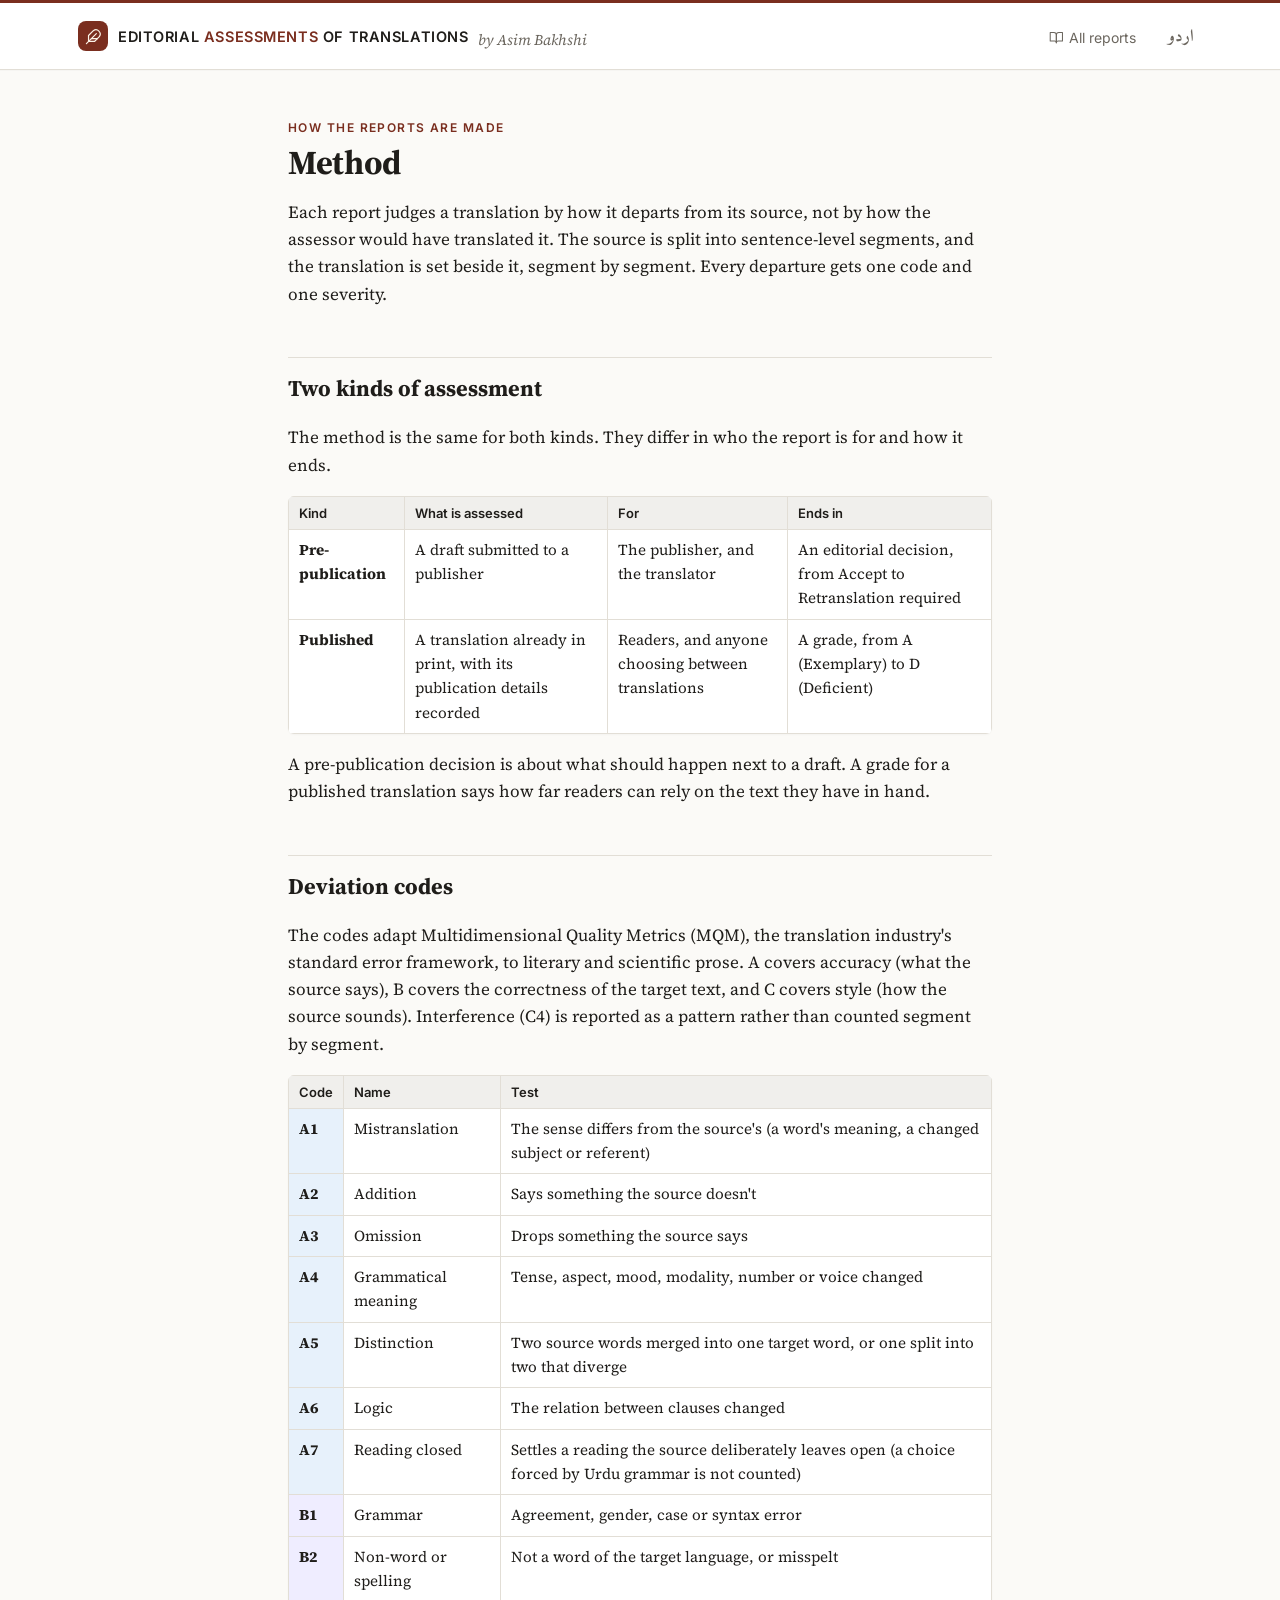
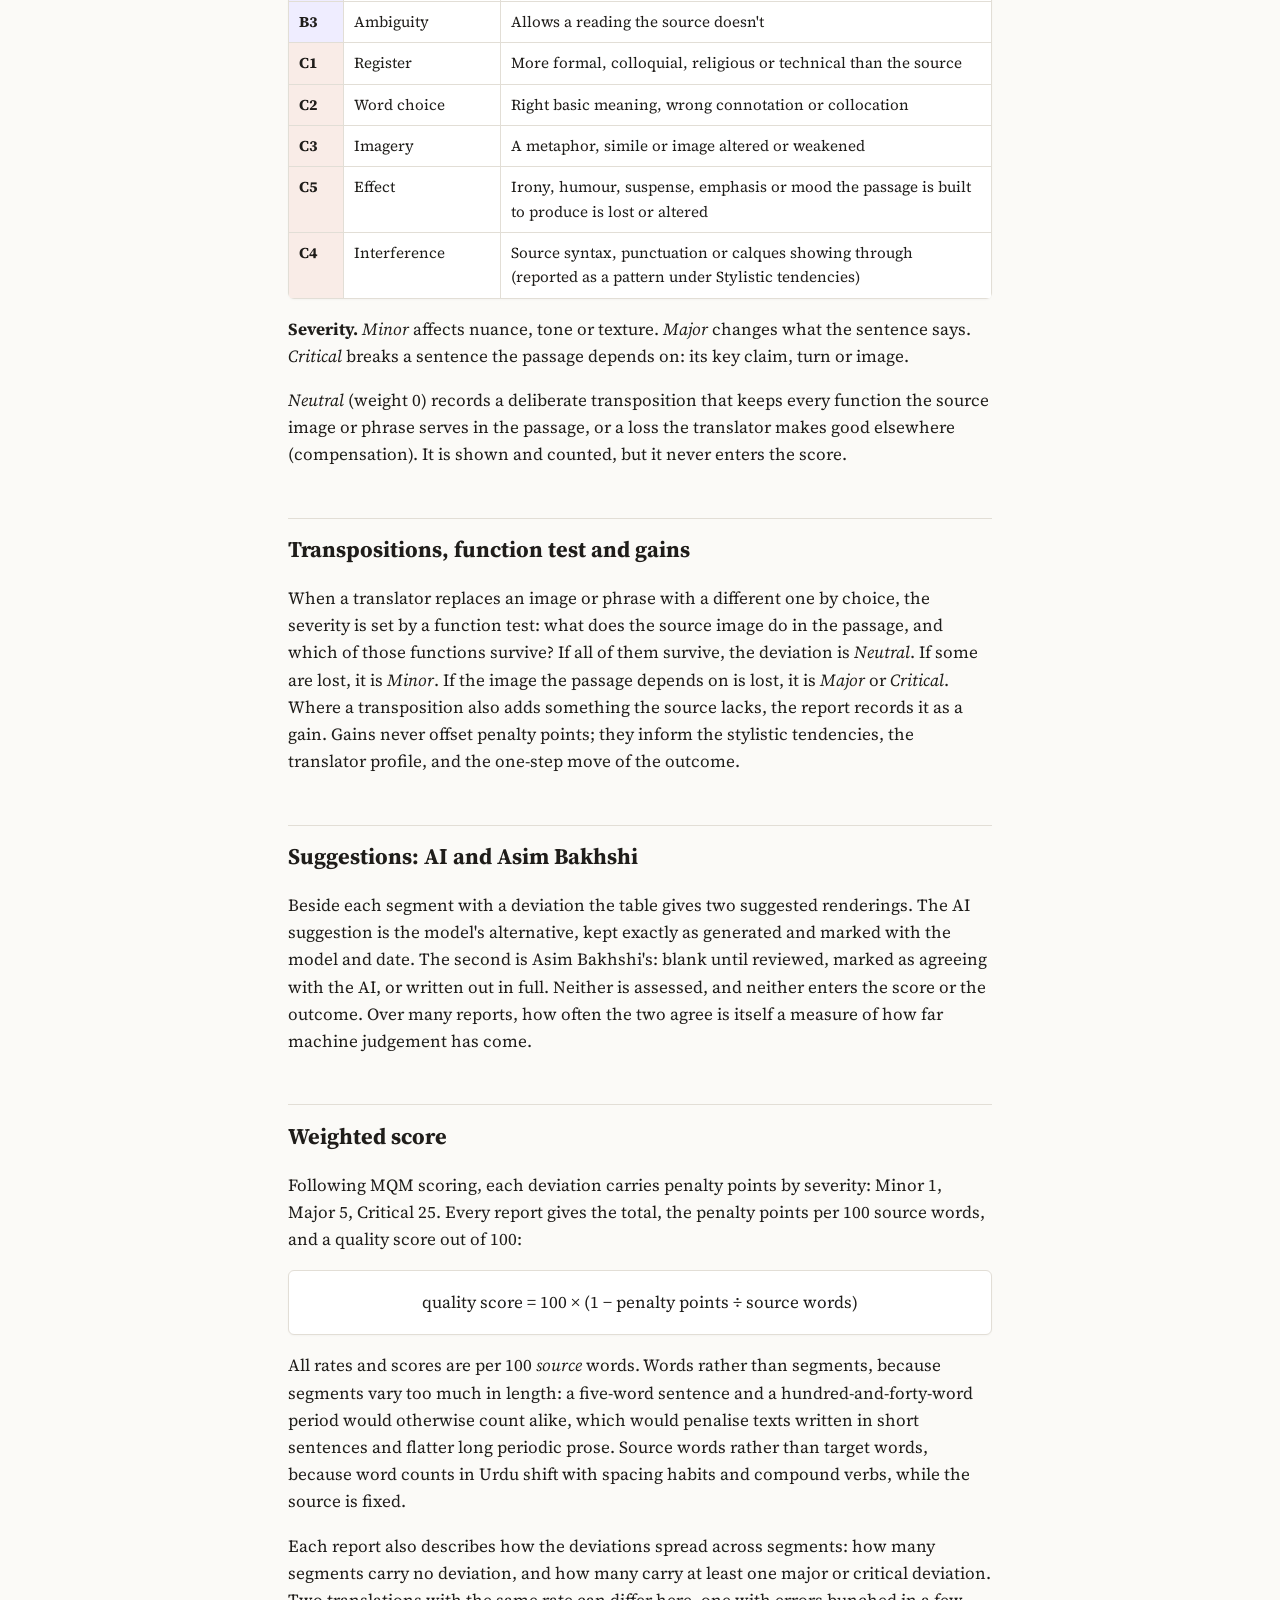
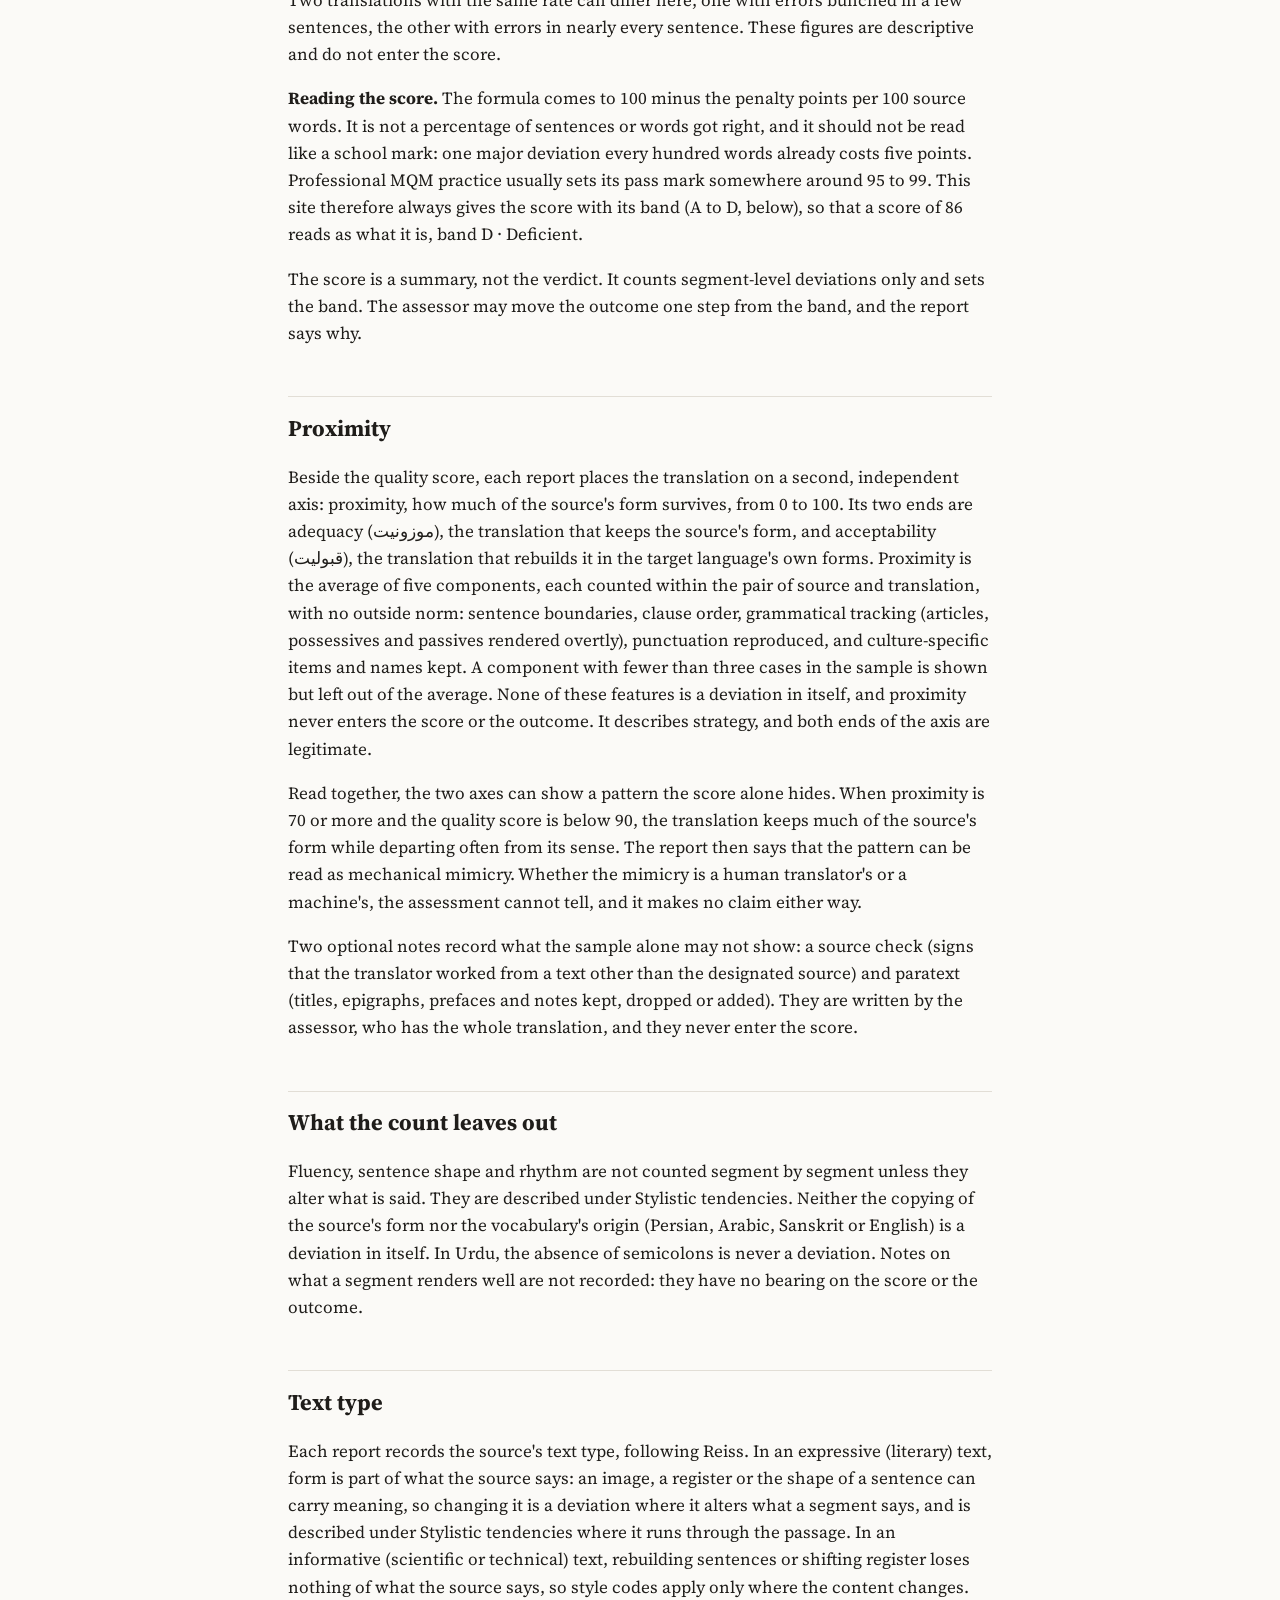
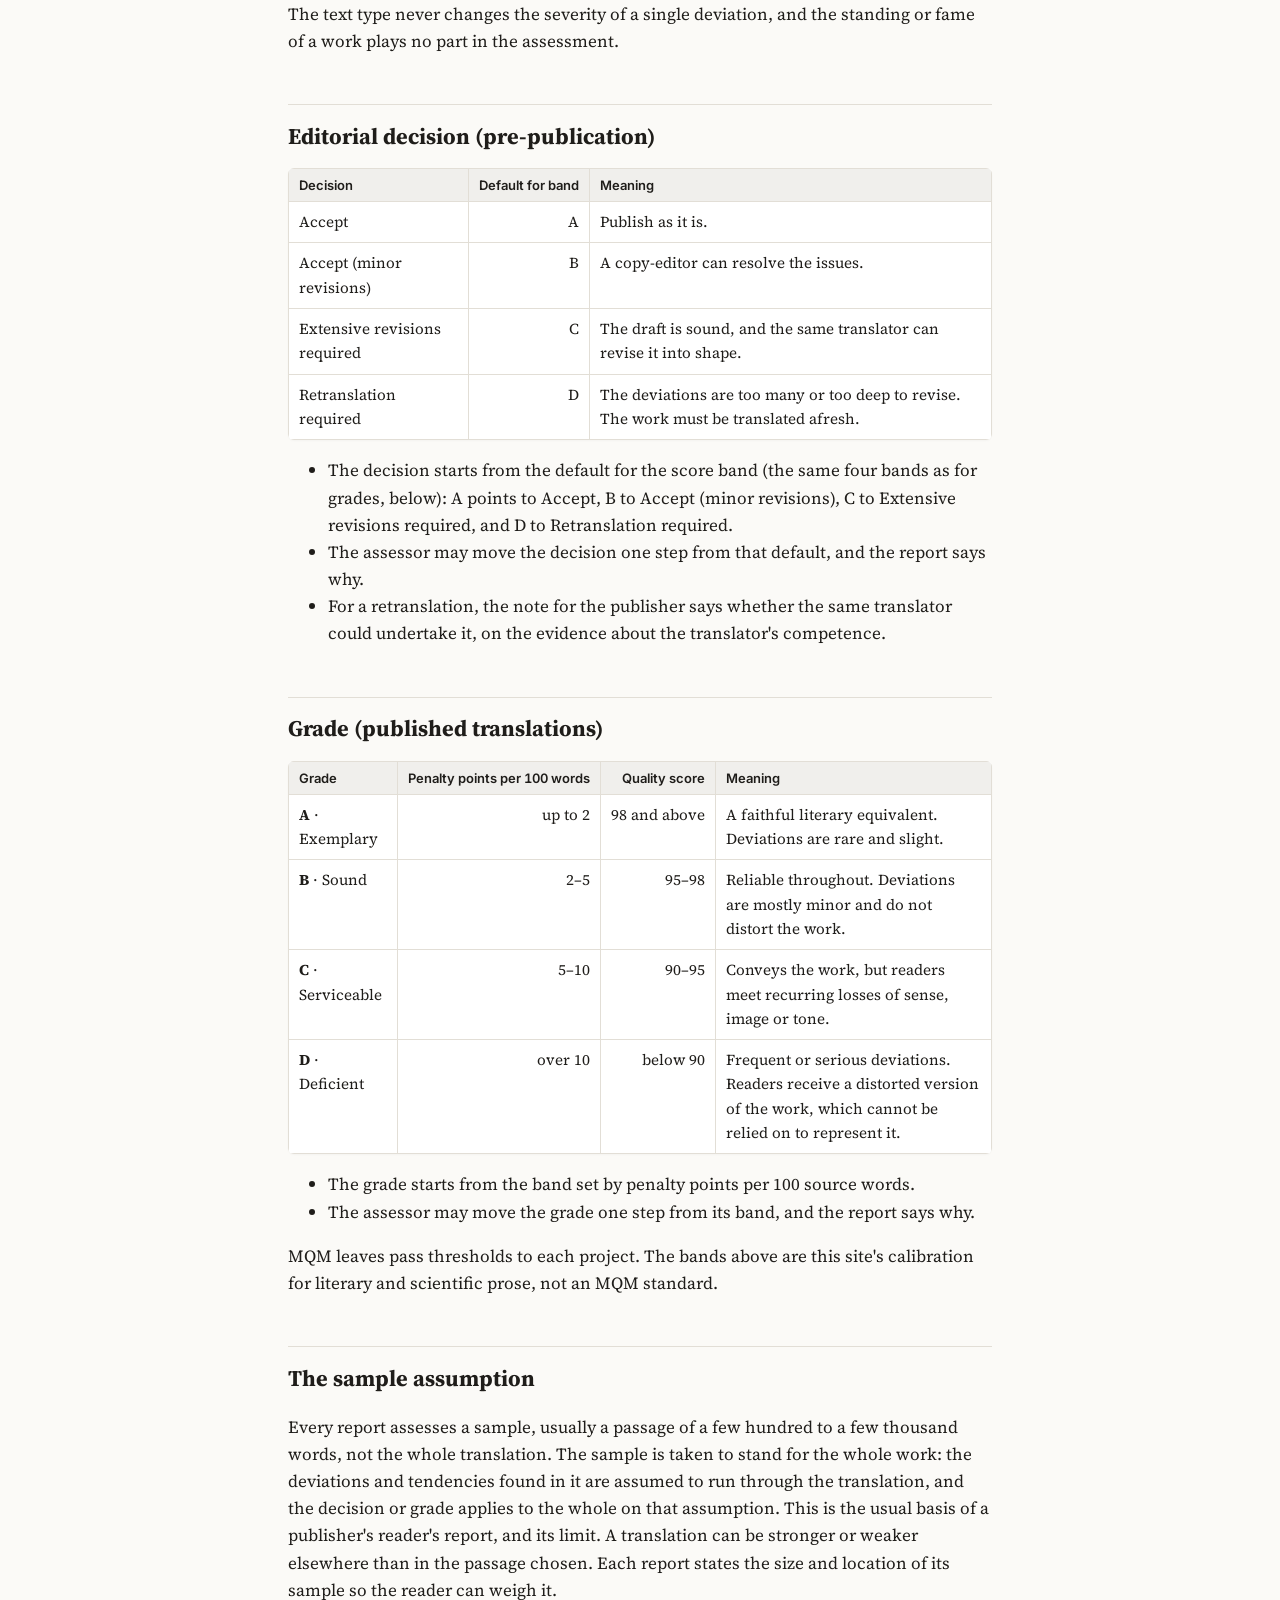
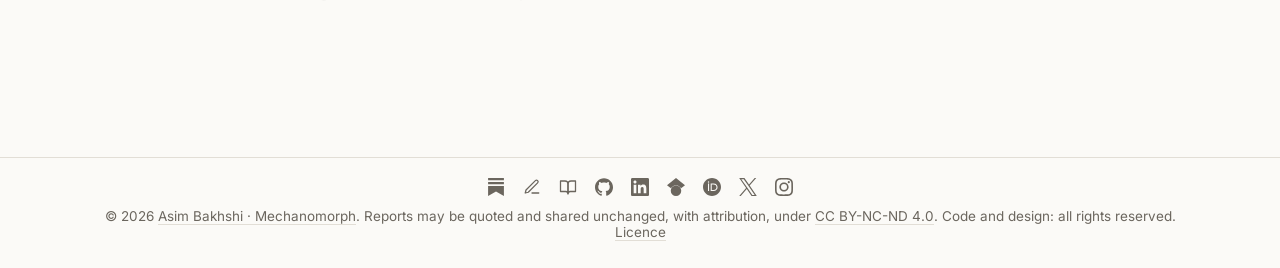
==== commit 66a22d65: "Add Proximity axis (five within-pair components, grid on reports and front page, mimicry note), code" ====
--- a/about.html
+++ b/about.html
@@ -45,6 +45,11 @@
   <p data-i18n="m.score.p4"><strong>Reading the score.</strong> The formula comes to 100 minus the penalty points per 100 source words. It is not a percentage of sentences or words got right, and it should not be read like a school mark: one major deviation every hundred words already costs five points. Professional MQM practice usually sets its pass mark somewhere around 95 to 99. This site therefore always gives the score with its band (A to D, below), so that a score of 86 reads as what it is, band D · Deficient.</p>
   <p data-i18n="m.score.p5">The score is a summary, not the verdict. It counts segment-level deviations only and sets the band. The assessor may move the outcome one step from the band, and the report says why.</p>
 
+  <h2 id="proximity" data-i18n="m.prox.h">Proximity</h2>
+  <p data-i18n="m.prox.p">Beside the quality score, each report places the translation on a second, independent axis: proximity, how much of the source's form survives, from 0 to 100. Its two ends are adequacy (موزونیت), the translation that keeps the source's form, and acceptability (قبولیت), the translation that rebuilds it in the target language's own forms. Proximity is the average of five components, each counted within the pair of source and translation, with no outside norm: sentence boundaries, clause order, grammatical tracking (articles, possessives and passives rendered overtly), punctuation reproduced, and culture-specific items and names kept. A component with fewer than three cases in the sample is shown but left out of the average. None of these features is a deviation in itself, and proximity never enters the score or the outcome. It describes strategy, and both ends of the axis are legitimate.</p>
+  <p data-i18n="m.mimic.p">Read together, the two axes can show a pattern the score alone hides. When proximity is 70 or more and the quality score is below 90, the translation keeps much of the source's form while departing often from its sense. The report then says that the pattern can be read as mechanical mimicry. Whether the mimicry is a human translator's or a machine's, the assessment cannot tell, and it makes no claim either way.</p>
+  <p data-i18n="m.checks.p">Two optional notes record what the sample alone may not show: a source check (signs that the translator worked from a text other than the designated source) and paratext (titles, epigraphs, prefaces and notes kept, dropped or added). They are written by the assessor, who has the whole translation, and they never enter the score.</p>
+
   <h2 id="not-counted" data-i18n="m.notcounted.h">What the count leaves out</h2>
   <p data-i18n="m.notcounted.p" dir="auto">Fluency, sentence shape and rhythm are not counted segment by segment unless they alter what is said. They are described under Stylistic tendencies. Neither the copying of the source's form nor the vocabulary's origin (Persian, Arabic, Sanskrit or English) is a deviation in itself. In Urdu, the absence of semicolons is never a deviation. Notes on what a segment renders well are not recorded: they have no bearing on the score or the outcome.</p>
 
--- a/assets/site.css
+++ b/assets/site.css
@@ -413,3 +413,26 @@
 .muted { color: #8a8178; font-style: italic; }
 
 .lead p + p { margin-top: .45em; }
+
+/* proximity grid */
+.pgrid-svg { width: 100%; height: auto; display: block; font-family: var(--sans); }
+.pgrid-svg .zone { fill: #f6e3e1; }
+.pgrid-svg .zone-l { font-size: 11px; fill: #9a3b33; font-style: normal; }
+.pgrid-svg .gl { stroke: #ece8e2; }
+.pgrid-svg .band { stroke: #d9cfc4; stroke-dasharray: 4 3; }
+.pgrid-svg .band-l { fill: #8a8178; font-size: 10px; font-weight: 600; }
+.pgrid-svg .ax { stroke: #8a8178; }
+.pgrid-svg .tk { font-size: 11px; fill: #8a8178; }
+.pgrid-svg .axl { font-size: 12px; fill: #4a443e; }
+.pgrid-svg .pt { fill: #2f5d7c; stroke: #fff; stroke-width: 2; }
+.pgrid-svg .pt.mim { fill: #9a3b33; }
+.pgrid-svg .pl { font-size: 11px; fill: #2b2621; }
+.pgrid-svg a:hover .pt { r: 8; }
+.prox-wrap { display: grid; grid-template-columns: minmax(0, 1.25fr) minmax(0, 1fr); gap: 22px; align-items: start; }
+@media (max-width: 860px) { .prox-wrap { grid-template-columns: 1fr; } }
+.prox-t { width: 100%; }
+.prox-t td .hint { margin: 2px 0 0; font-size: .82rem; }
+.mimic { display: flex; gap: 10px; margin-top: 14px; padding: 12px 14px; border-inline-start: 3px solid #9a3b33; background: #fbf1f0; }
+.mimic p { margin: 0; }
+.pgrid-front { margin-top: 28px; }
+.pgrid-front h2 { font-size: 1.15rem; margin: 0 0 8px; }
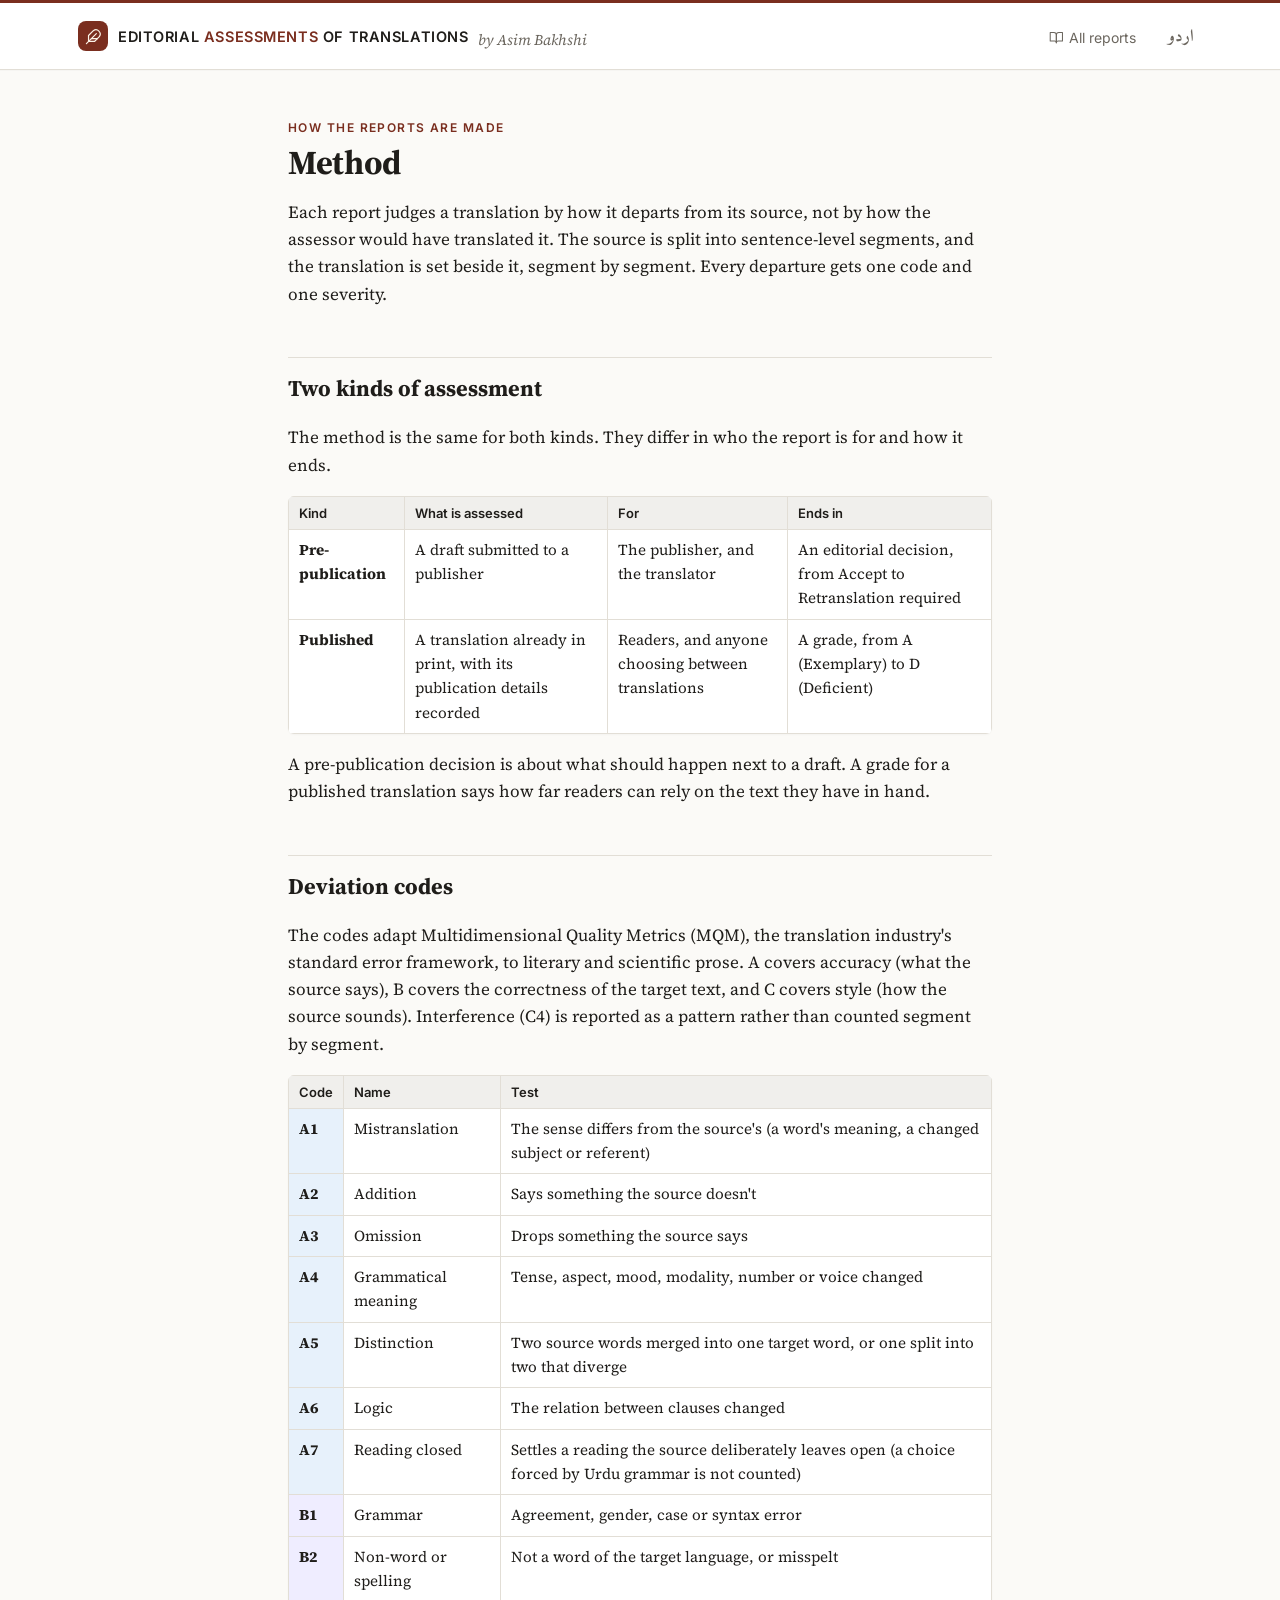
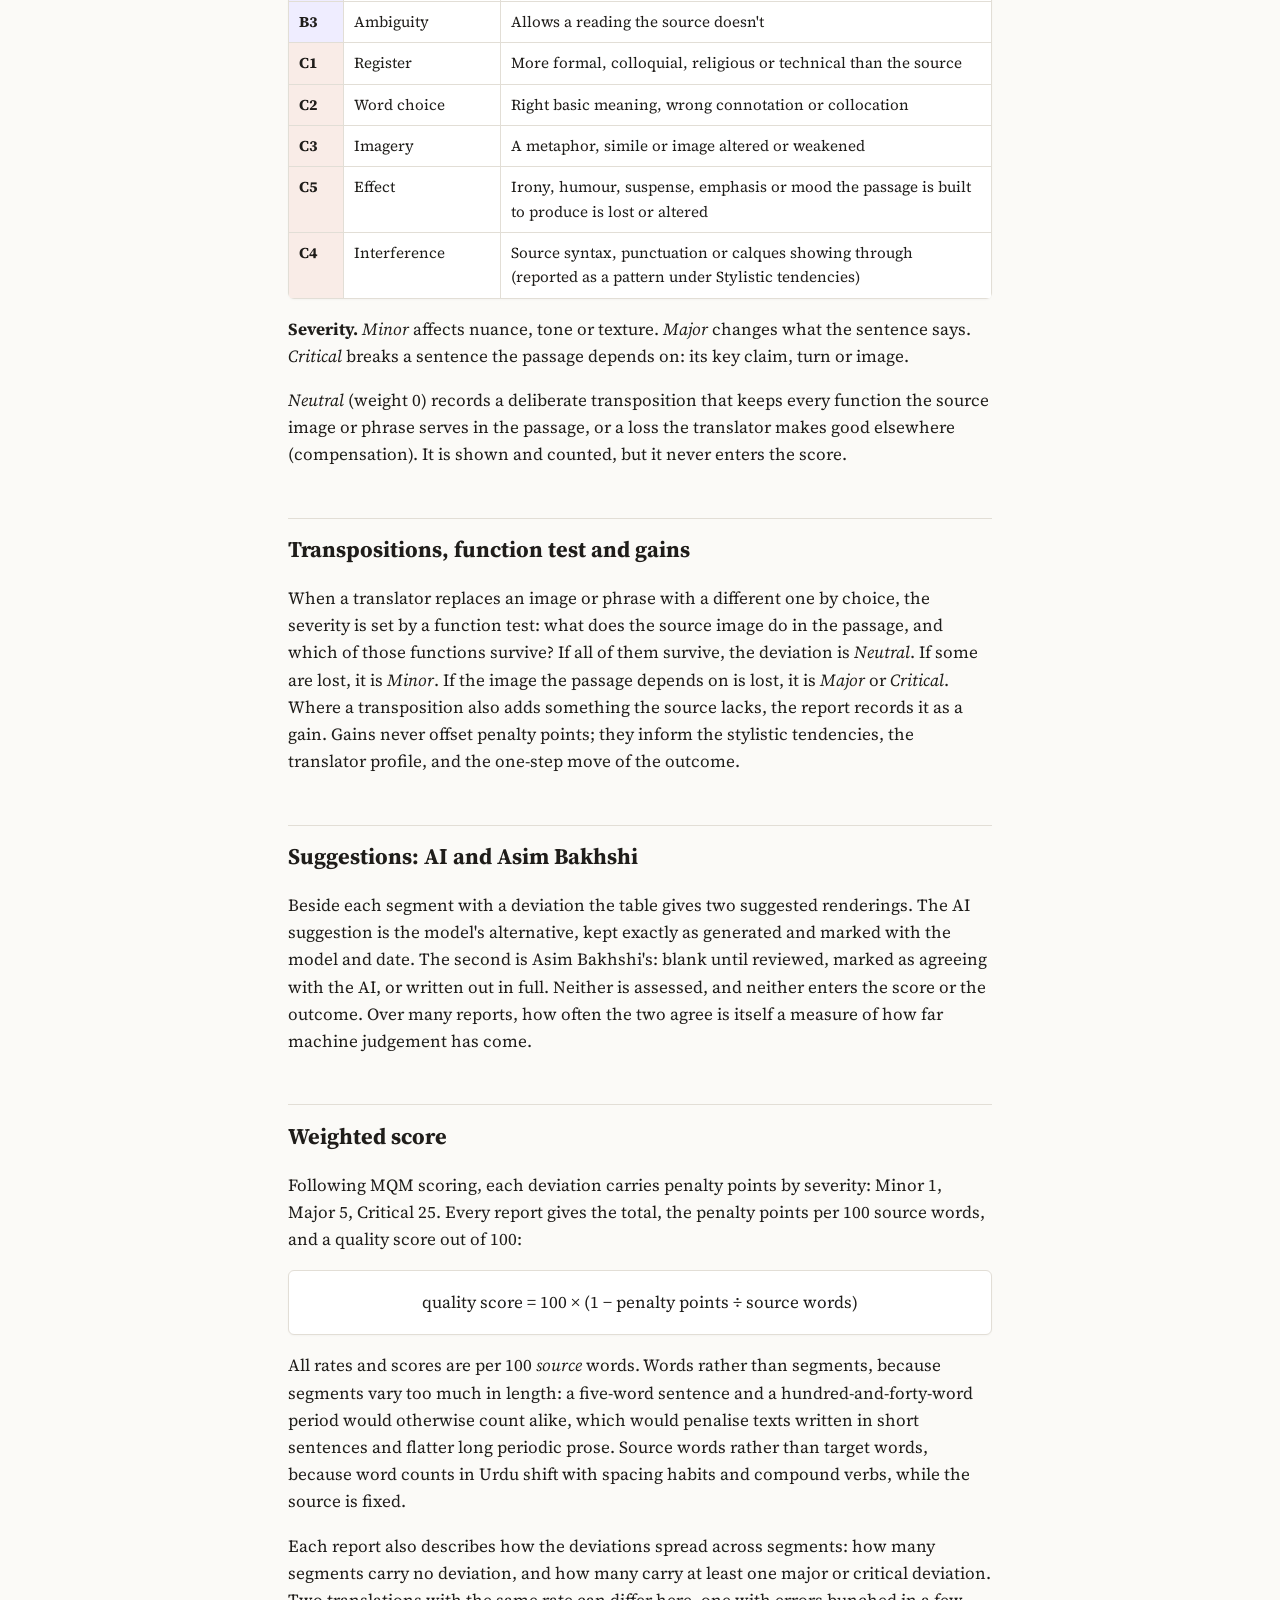
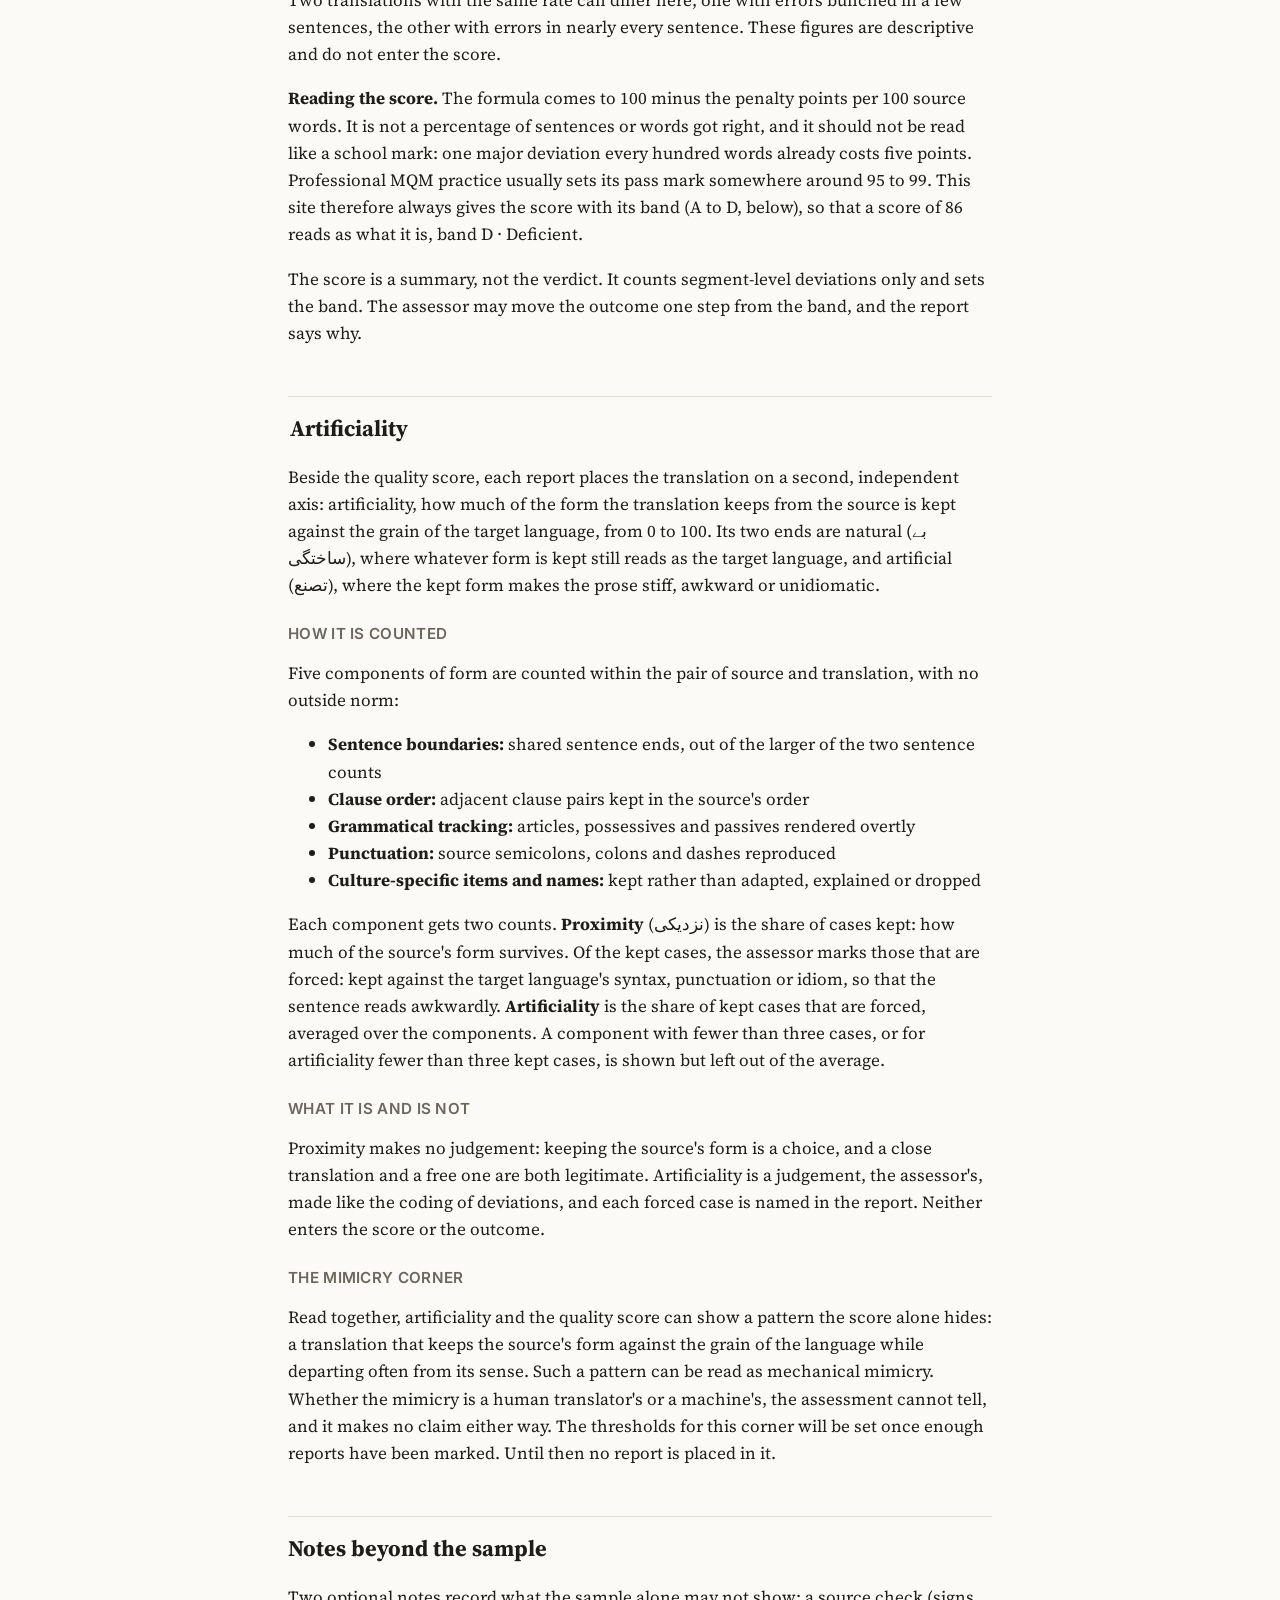
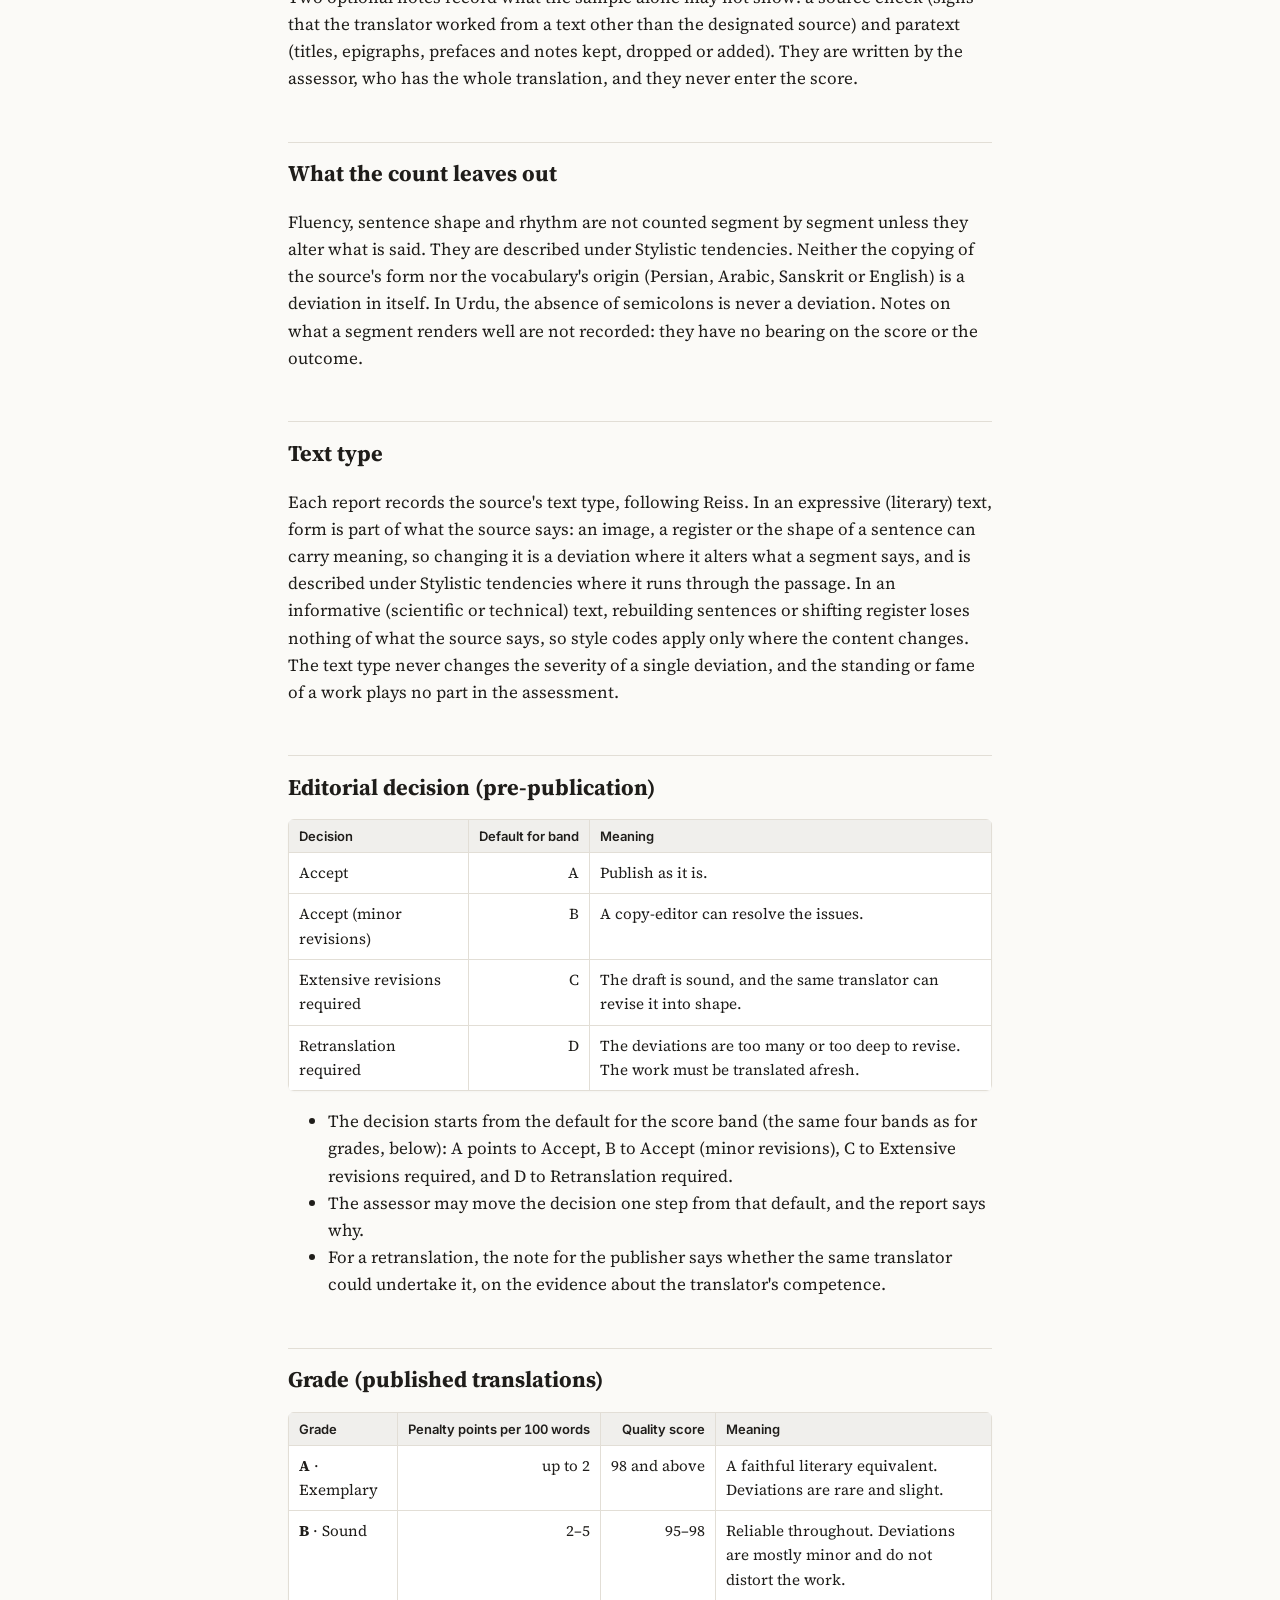
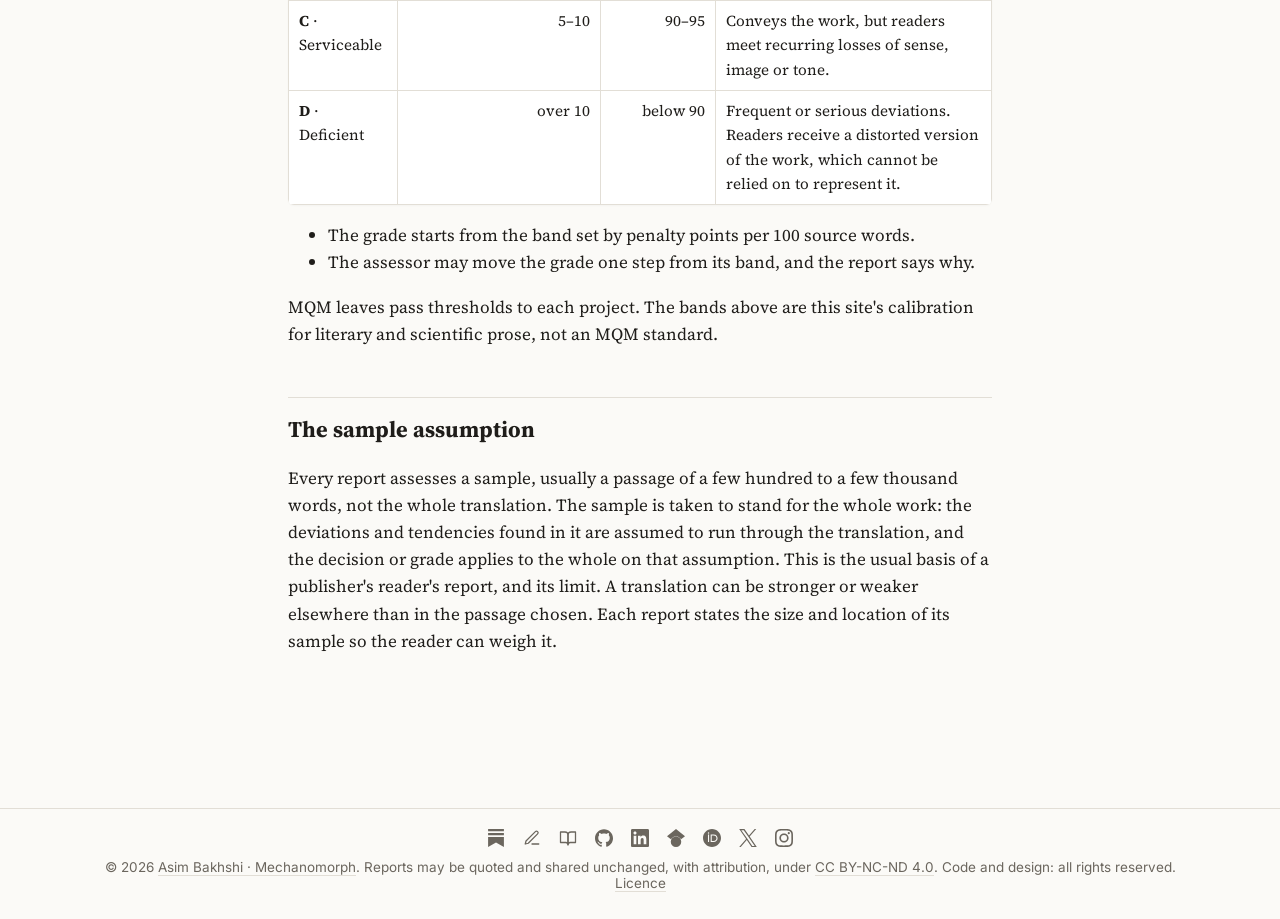
==== commit cbebb719: "Artificiality axis: forced ÷ kept, plotted against quality; proximity kept in the table; Method rest" ====
--- a/about.html
+++ b/about.html
@@ -45,9 +45,24 @@
   <p data-i18n="m.score.p4"><strong>Reading the score.</strong> The formula comes to 100 minus the penalty points per 100 source words. It is not a percentage of sentences or words got right, and it should not be read like a school mark: one major deviation every hundred words already costs five points. Professional MQM practice usually sets its pass mark somewhere around 95 to 99. This site therefore always gives the score with its band (A to D, below), so that a score of 86 reads as what it is, band D · Deficient.</p>
   <p data-i18n="m.score.p5">The score is a summary, not the verdict. It counts segment-level deviations only and sets the band. The assessor may move the outcome one step from the band, and the report says why.</p>
 
-  <h2 id="proximity" data-i18n="m.prox.h">Proximity</h2>
-  <p data-i18n="m.prox.p">Beside the quality score, each report places the translation on a second, independent axis: proximity, how much of the source's form survives, from 0 to 100. Its two ends are adequacy (موزونیت), the translation that keeps the source's form, and acceptability (قبولیت), the translation that rebuilds it in the target language's own forms. Proximity is the average of five components, each counted within the pair of source and translation, with no outside norm: sentence boundaries, clause order, grammatical tracking (articles, possessives and passives rendered overtly), punctuation reproduced, and culture-specific items and names kept. A component with fewer than three cases in the sample is shown but left out of the average. None of these features is a deviation in itself, and proximity never enters the score or the outcome. It describes strategy, and both ends of the axis are legitimate.</p>
-  <p data-i18n="m.mimic.p">Read together, the two axes can show a pattern the score alone hides. When proximity is 70 or more and the quality score is below 90, the translation keeps much of the source's form while departing often from its sense. The report then says that the pattern can be read as mechanical mimicry. Whether the mimicry is a human translator's or a machine's, the assessment cannot tell, and it makes no claim either way.</p>
+  <h2 id="artificiality" data-i18n="m.art.h"><span id="proximity"></span>Artificiality</h2>
+  <p data-i18n="m.art.p1">Beside the quality score, each report places the translation on a second, independent axis: artificiality, how much of the form the translation keeps from the source is kept against the grain of the target language, from 0 to 100. Its two ends are natural (بے ساختگی), where whatever form is kept still reads as the target language, and artificial (تصنع), where the kept form makes the prose stiff, awkward or unidiomatic.</p>
+  <h3 data-i18n="m.art.h3a">How it is counted</h3>
+  <p data-i18n="m.art.p2">Five components of form are counted within the pair of source and translation, with no outside norm:</p>
+  <ul>
+    <li data-i18n="m.art.li1"><strong>Sentence boundaries:</strong> shared sentence ends, out of the larger of the two sentence counts</li>
+    <li data-i18n="m.art.li2"><strong>Clause order:</strong> adjacent clause pairs kept in the source's order</li>
+    <li data-i18n="m.art.li3"><strong>Grammatical tracking:</strong> articles, possessives and passives rendered overtly</li>
+    <li data-i18n="m.art.li4"><strong>Punctuation:</strong> source semicolons, colons and dashes reproduced</li>
+    <li data-i18n="m.art.li5"><strong>Culture-specific items and names:</strong> kept rather than adapted, explained or dropped</li>
+  </ul>
+  <p data-i18n="m.art.p3">Each component gets two counts. <strong>Proximity</strong> (نزدیکی) is the share of cases kept: how much of the source's form survives. Of the kept cases, the assessor marks those that are forced: kept against the target language's syntax, punctuation or idiom, so that the sentence reads awkwardly. <strong>Artificiality</strong> is the share of kept cases that are forced, averaged over the components. A component with fewer than three cases, or for artificiality fewer than three kept cases, is shown but left out of the average.</p>
+  <h3 data-i18n="m.art.h3b">What it is and is not</h3>
+  <p data-i18n="m.art.p4">Proximity makes no judgement: keeping the source's form is a choice, and a close translation and a free one are both legitimate. Artificiality is a judgement, the assessor's, made like the coding of deviations, and each forced case is named in the report. Neither enters the score or the outcome.</p>
+  <h3 data-i18n="m.art.h3c">The mimicry corner</h3>
+  <p data-i18n="m.mimic.p">Read together, artificiality and the quality score can show a pattern the score alone hides: a translation that keeps the source's form against the grain of the language while departing often from its sense. Such a pattern can be read as mechanical mimicry. Whether the mimicry is a human translator's or a machine's, the assessment cannot tell, and it makes no claim either way. The thresholds for this corner will be set once enough reports have been marked. Until then no report is placed in it.</p>
+
+  <h2 id="beyond-sample" data-i18n="m.checks.h">Notes beyond the sample</h2>
   <p data-i18n="m.checks.p">Two optional notes record what the sample alone may not show: a source check (signs that the translator worked from a text other than the designated source) and paratext (titles, epigraphs, prefaces and notes kept, dropped or added). They are written by the assessor, who has the whole translation, and they never enter the score.</p>
 
   <h2 id="not-counted" data-i18n="m.notcounted.h">What the count leaves out</h2>
--- a/assets/site.css
+++ b/assets/site.css
@@ -414,25 +414,73 @@
 
 .lead p + p { margin-top: .45em; }
 
+
 /* proximity grid */
 .pgrid-svg { width: 100%; height: auto; display: block; font-family: var(--sans); }
-.pgrid-svg .zone { fill: #f6e3e1; }
-.pgrid-svg .zone-l { font-size: 11px; fill: #9a3b33; font-style: normal; }
-.pgrid-svg .gl { stroke: #ece8e2; }
-.pgrid-svg .band { stroke: #d9cfc4; stroke-dasharray: 4 3; }
-.pgrid-svg .band-l { fill: #8a8178; font-size: 10px; font-weight: 600; }
-.pgrid-svg .ax { stroke: #8a8178; }
-.pgrid-svg .tk { font-size: 11px; fill: #8a8178; }
-.pgrid-svg .axl { font-size: 12px; fill: #4a443e; }
-.pgrid-svg .pt { fill: #2f5d7c; stroke: #fff; stroke-width: 2; }
+.pgrid-svg text { paint-order: stroke; stroke: #fbfaf7; stroke-width: 3px; stroke-linejoin: round; }
+.pgrid-svg .zone { fill: #f5dedb; }
+.pgrid-svg .zone-l { font-size: 12px; font-weight: 700; fill: #9a3b33; letter-spacing: .02em; }
+.pgrid-svg .gl { stroke: #ebe6df; }
+.pgrid-svg .band { stroke: #cfc4b8; stroke-dasharray: 4 3; }
+.pgrid-svg .band-l { font-size: 11px; font-weight: 800; }
+.pgrid-svg .band-l.gA, .pgrid-svg .band-l.gB { fill: #23642a; }
+.pgrid-svg .band-l.gC { fill: #7a5a06; }
+.pgrid-svg .band-l.gD { fill: #8f1f1f; }
+.pgrid-svg .ax { stroke: #5a5148; stroke-width: 1.2; }
+.pgrid-svg .tk { font-size: 11.5px; font-weight: 600; fill: #6b6259; }
+.pgrid-svg .axt { font-size: 13px; font-weight: 800; fill: #2b2621; }
+.pgrid-svg .axe { font-size: 12.5px; font-weight: 700; }
+.pgrid-svg .axe.left { fill: #2f5d7c; }
+.pgrid-svg .axe.right { fill: #9a3b33; }
+.pgrid-svg .pt { fill: #2f5d7c; stroke: #fff; stroke-width: 2.5; }
 .pgrid-svg .pt.mim { fill: #9a3b33; }
-.pgrid-svg .pl { font-size: 11px; fill: #2b2621; }
-.pgrid-svg a:hover .pt { r: 8; }
-.prox-wrap { display: grid; grid-template-columns: minmax(0, 1.25fr) minmax(0, 1fr); gap: 22px; align-items: start; }
-@media (max-width: 860px) { .prox-wrap { grid-template-columns: 1fr; } }
+.pgrid-svg .pl { font-size: 12px; font-weight: 700; fill: #2f5d7c; }
+.pgrid-svg .pl.mim { fill: #9a3b33; }
+.pgrid-svg a:hover .pt { stroke: #2b2621; }
+.pgrid-legend { display: flex; flex-wrap: wrap; gap: 6px 16px; margin: 10px 0 0; font: 600 12px var(--sans); color: #4a443e; }
+.pgrid-legend span { display: inline-flex; align-items: center; gap: 6px; }
+.pgrid-legend .dot { width: 10px; height: 10px; border-radius: 50%; background: #2f5d7c; display: inline-block; }
+.pgrid-legend .dot.mim { background: #9a3b33; }
+.pgrid-legend .sw { width: 14px; height: 10px; background: #f5dedb; border: 1px solid #e4bdb8; display: inline-block; }
+.prox-hint { font: 500 13px/1.55 var(--sans); color: #4a443e; margin: 12px 0 0; padding: 8px 12px; border-inline-start: 3px solid #cfc4b8; background: #f6f3ee; }
+html[lang="ur"] .prox-hint { font-family: var(--urdu); font-size: 15px; line-height: 2; }
+.prox-wrap { display: block; }
+.prox-wrap .prox-grid { max-width: 660px; margin: 0 0 18px; }
+.prox-t th.art, .prox-t td.art { background: #fbf4ef; }
+.prox-t td.art b { color: #9a3b33; }
+.prox-t .forced-note b { color: #9a3b33; }
 .prox-t { width: 100%; }
-.prox-t td .hint { margin: 2px 0 0; font-size: .82rem; }
-.mimic { display: flex; gap: 10px; margin-top: 14px; padding: 12px 14px; border-inline-start: 3px solid #9a3b33; background: #fbf1f0; }
-.mimic p { margin: 0; }
+.prox-t td:first-child { font-weight: 600; }
+.prox-t td .hint { margin: 2px 0 0; font-size: .82rem; font-weight: 400; }
+.prox-t td.num { font-weight: 700; }
+.prox-t tr.total td { color: #2b2621; font-size: 1.05rem; }
+.mimic { display: flex; gap: 10px; margin-top: 14px; padding: 12px 14px; border-inline-start: 3px solid #9a3b33; background: #fbf1f0; color: #6e231d; }
+.mimic p { margin: 0; font-weight: 600; }
 .pgrid-front { margin-top: 28px; }
 .pgrid-front h2 { font-size: 1.15rem; margin: 0 0 8px; }
+/* proximity on cards */
+.rc-prox { margin: 10px 0 2px; font-family: var(--sans); }
+.rc-prox-head { display: flex; justify-content: space-between; align-items: center; font: 600 12px var(--sans); color: #4a443e; margin-bottom: 5px; }
+.rc-prox-head b { font-size: 14px; font-weight: 800; color: #2f5d7c; margin-inline-start: 4px; }
+.rc-prox.mim .rc-prox-head b { color: #9a3b33; }
+.rc-mim { font: 700 10.5px var(--sans); text-transform: uppercase; letter-spacing: .05em; color: #9a3b33; background: #fbf1f0; border: 1px solid #e4bdb8; border-radius: 4px; padding: 2px 6px; }
+.rc-prox-track { position: relative; height: 8px; border-radius: 4px; background: linear-gradient(90deg, #dfe8ee, #efe6dd); }
+.rc-prox-zone { position: absolute; top: 0; bottom: 0; right: 0; background: #f5dedb; border-radius: 0 4px 4px 0; }
+.rc-prox-mark { position: absolute; top: 50%; width: 12px; height: 12px; margin: -6px 0 0 -6px; border-radius: 50%; background: #2f5d7c; border: 2px solid #fff; box-shadow: 0 0 0 1px #2f5d7c; }
+.rc-prox.mim .rc-prox-mark { background: #9a3b33; box-shadow: 0 0 0 1px #9a3b33; }
+.rc-prox-ends { display: flex; justify-content: space-between; font: 600 10.5px var(--sans); margin-top: 4px; }
+.rc-prox-ends span:first-child { color: #2f5d7c; } .rc-prox-ends span:last-child { color: #9a3b33; }
+
+/* grid hover card (replaces the browser's native tooltip) */
+.pgrid-svg .tip { opacity: 0; pointer-events: none; transition: opacity .12s; }
+.pgrid-svg .tip rect { fill: #fff; stroke: #cfc4b8; filter: drop-shadow(0 2px 4px rgba(0,0,0,.12)); }
+.pgrid-svg .tip text { stroke: none; }
+.pgrid-svg .tip-h { font-size: 12.5px; font-weight: 800; fill: #2b2621; }
+.pgrid-svg .tip-k { font-size: 12px; font-weight: 600; fill: #4a443e; }
+.pgrid-svg .tip-v { font-size: 12.5px; font-weight: 800; fill: #2b2621; }
+.pgrid-svg .tip-v.gA, .pgrid-svg .tip-v.gB { fill: #23642a; }
+.pgrid-svg .tip-v.gC { fill: #7a5a06; }
+.pgrid-svg .tip-v.gD { fill: #8f1f1f; }
+.pgrid-svg .pg { cursor: default; }
+.pgrid-svg .pg a { cursor: pointer; }
+.prox-t .hint .ur { white-space: nowrap; }
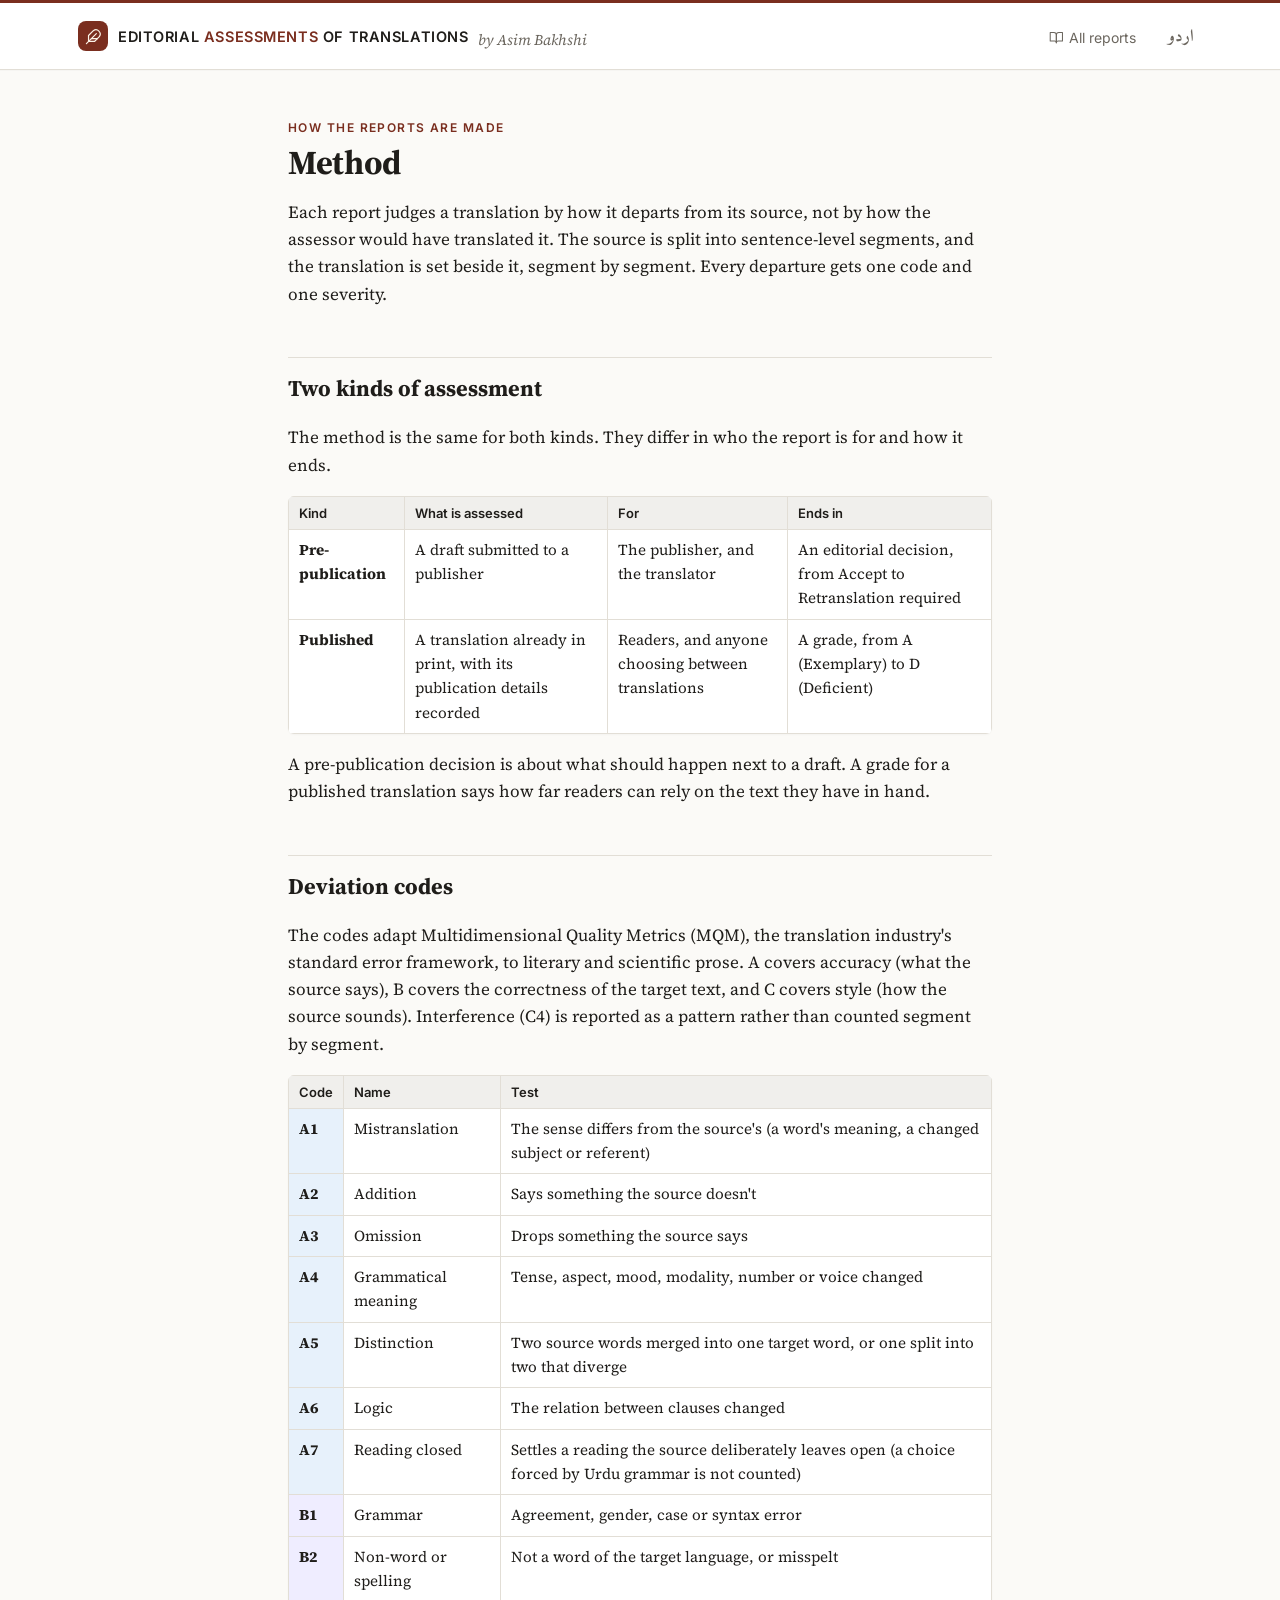
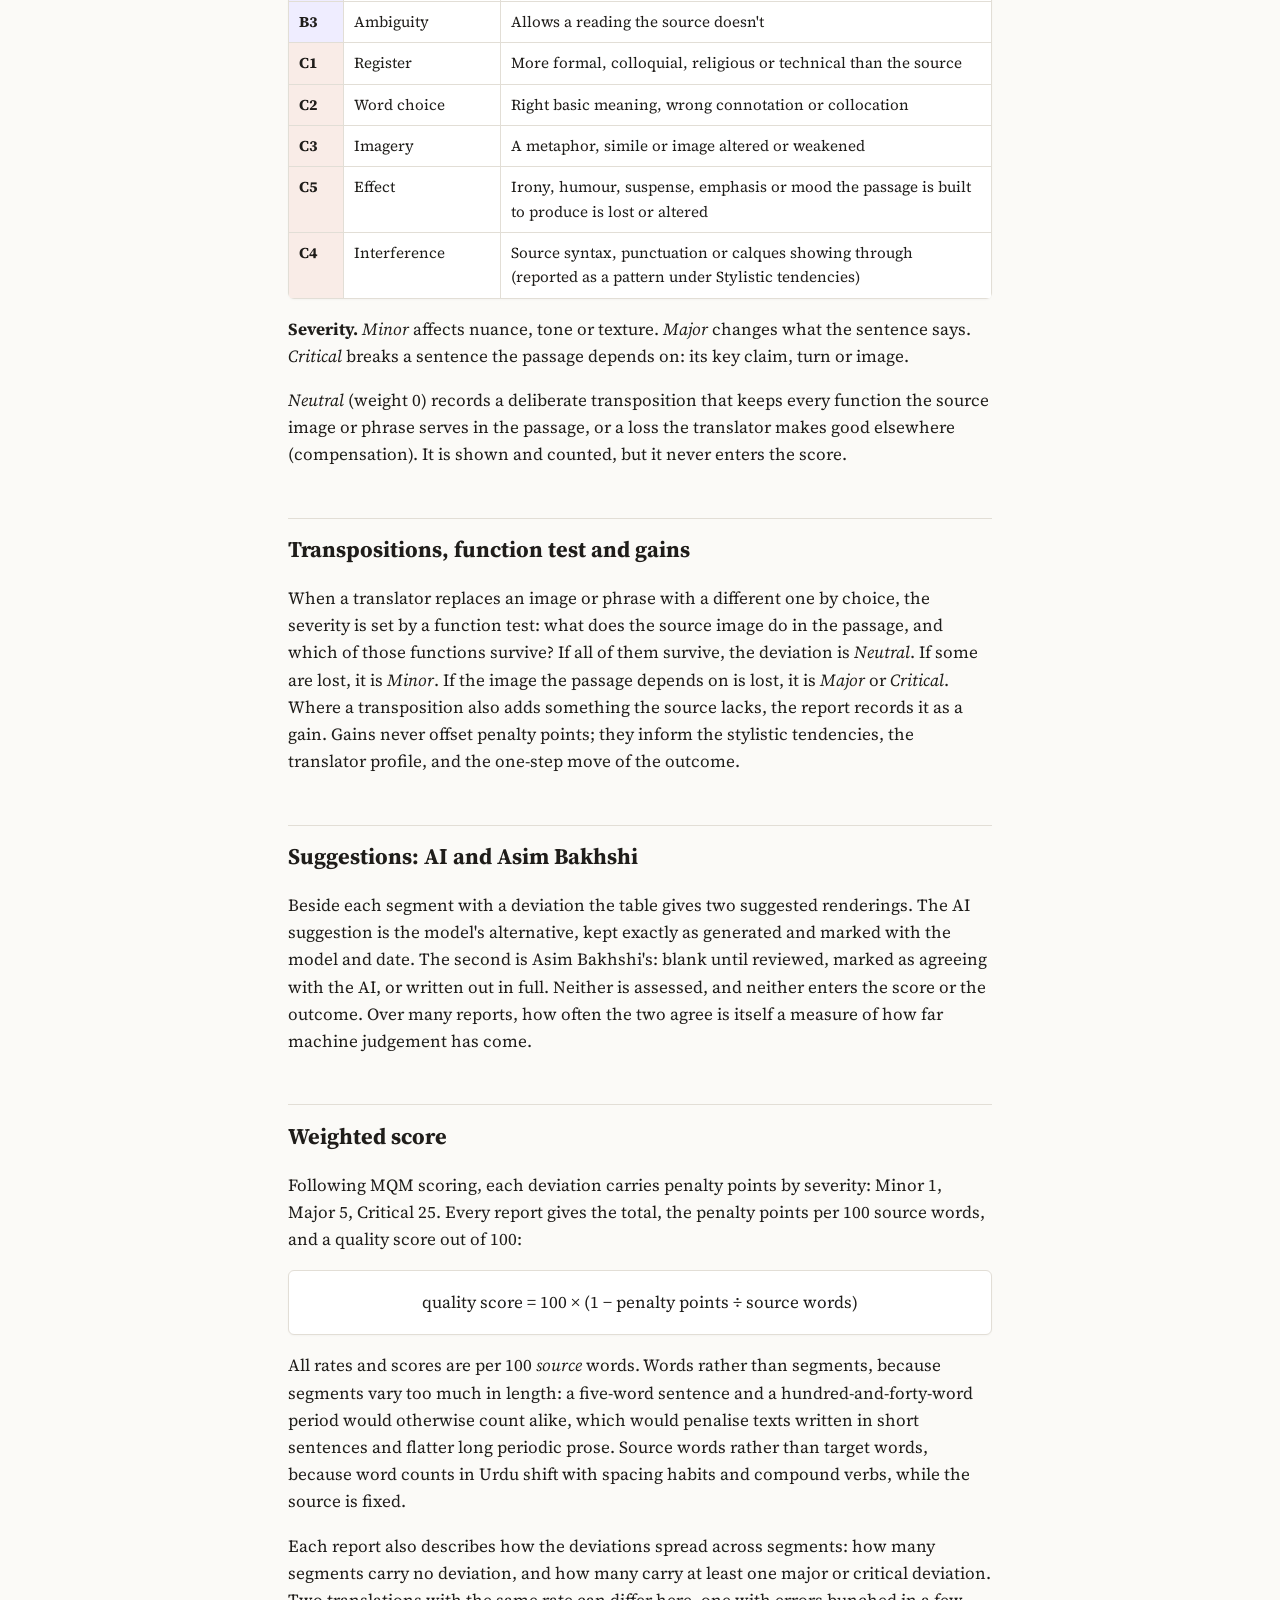
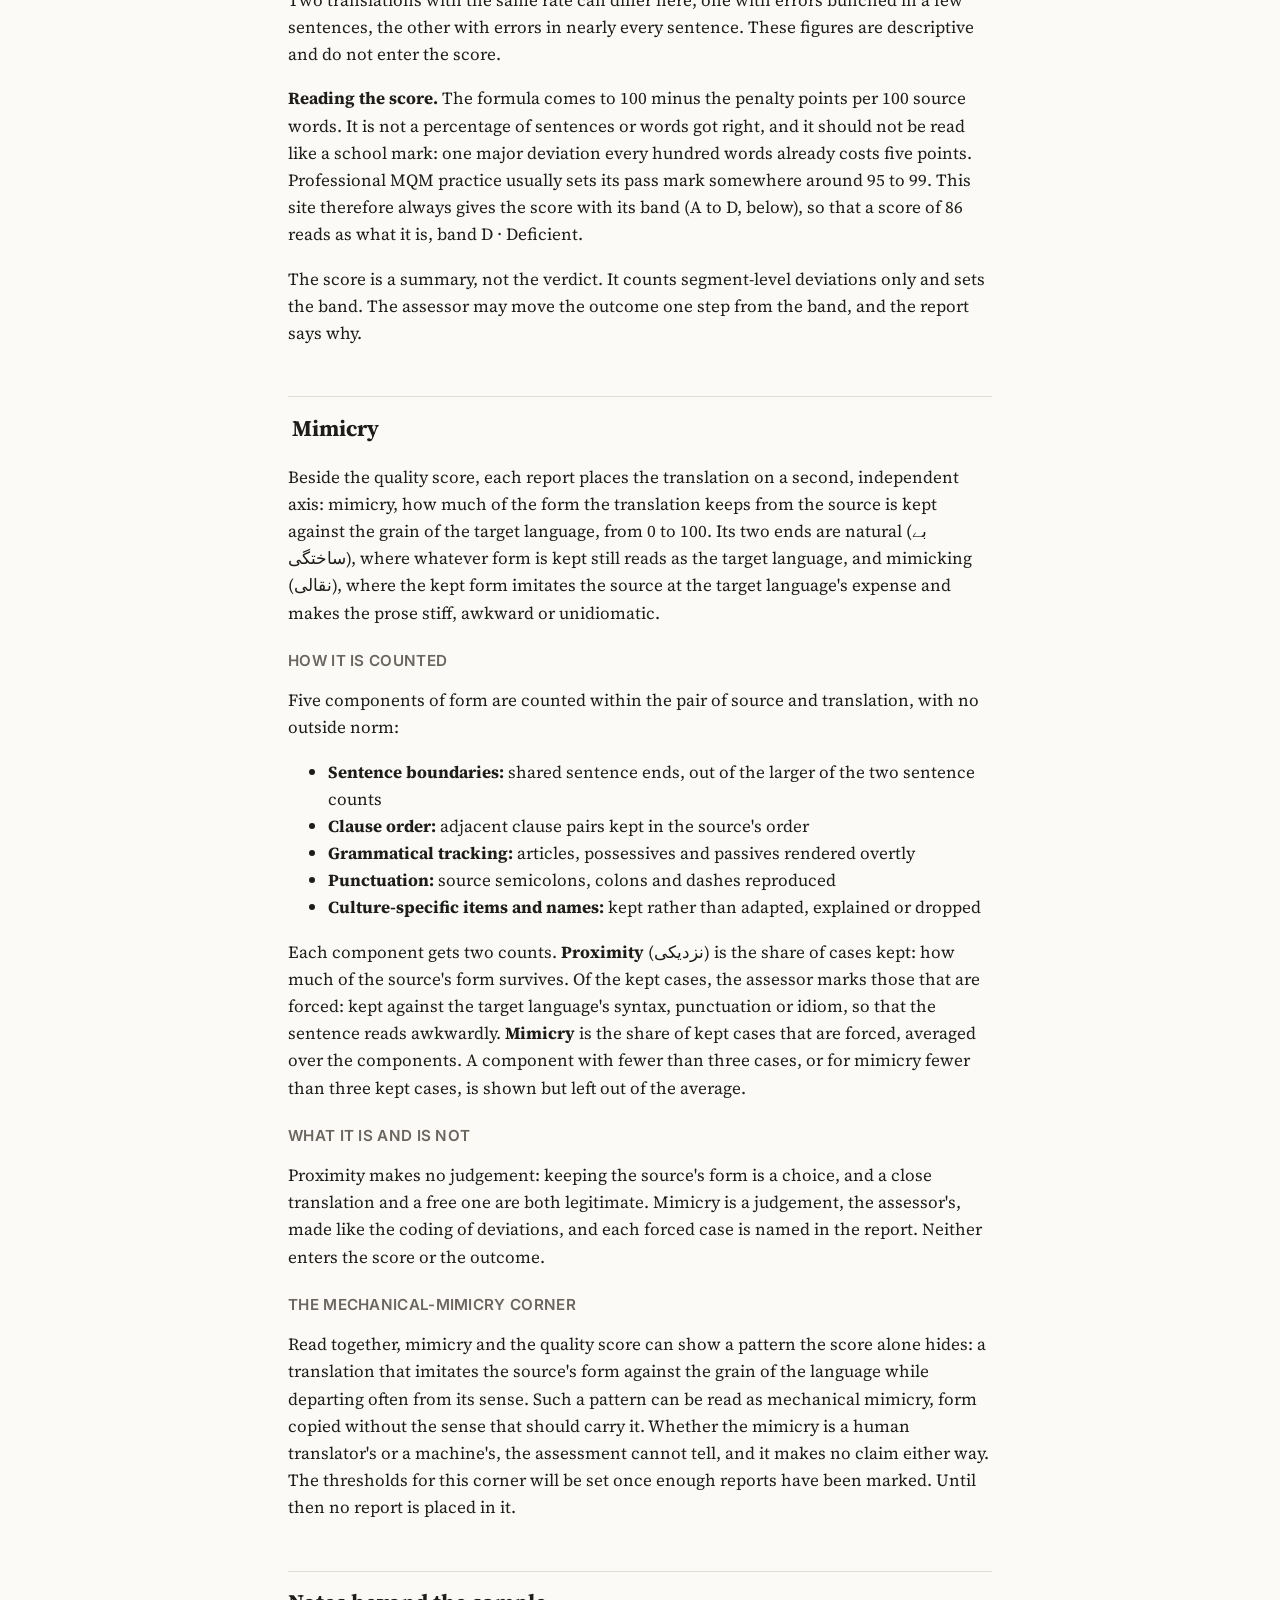
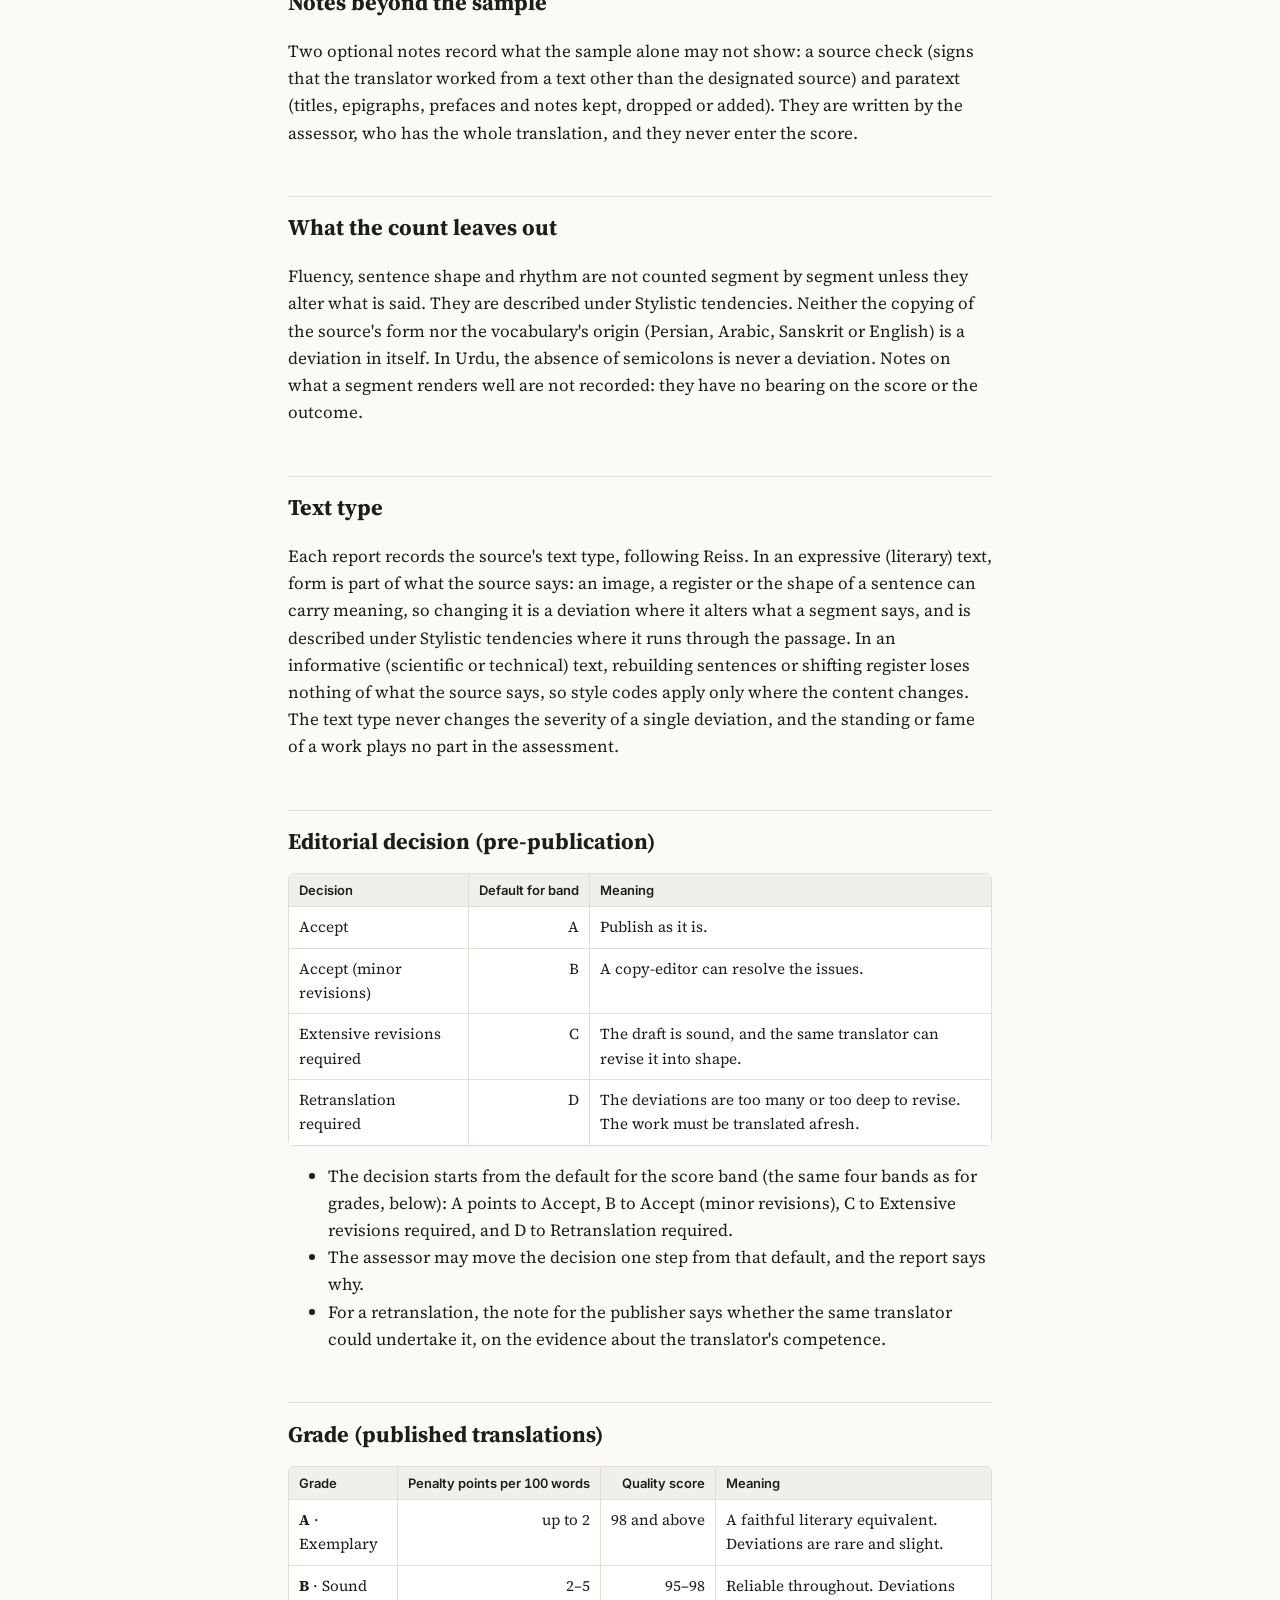
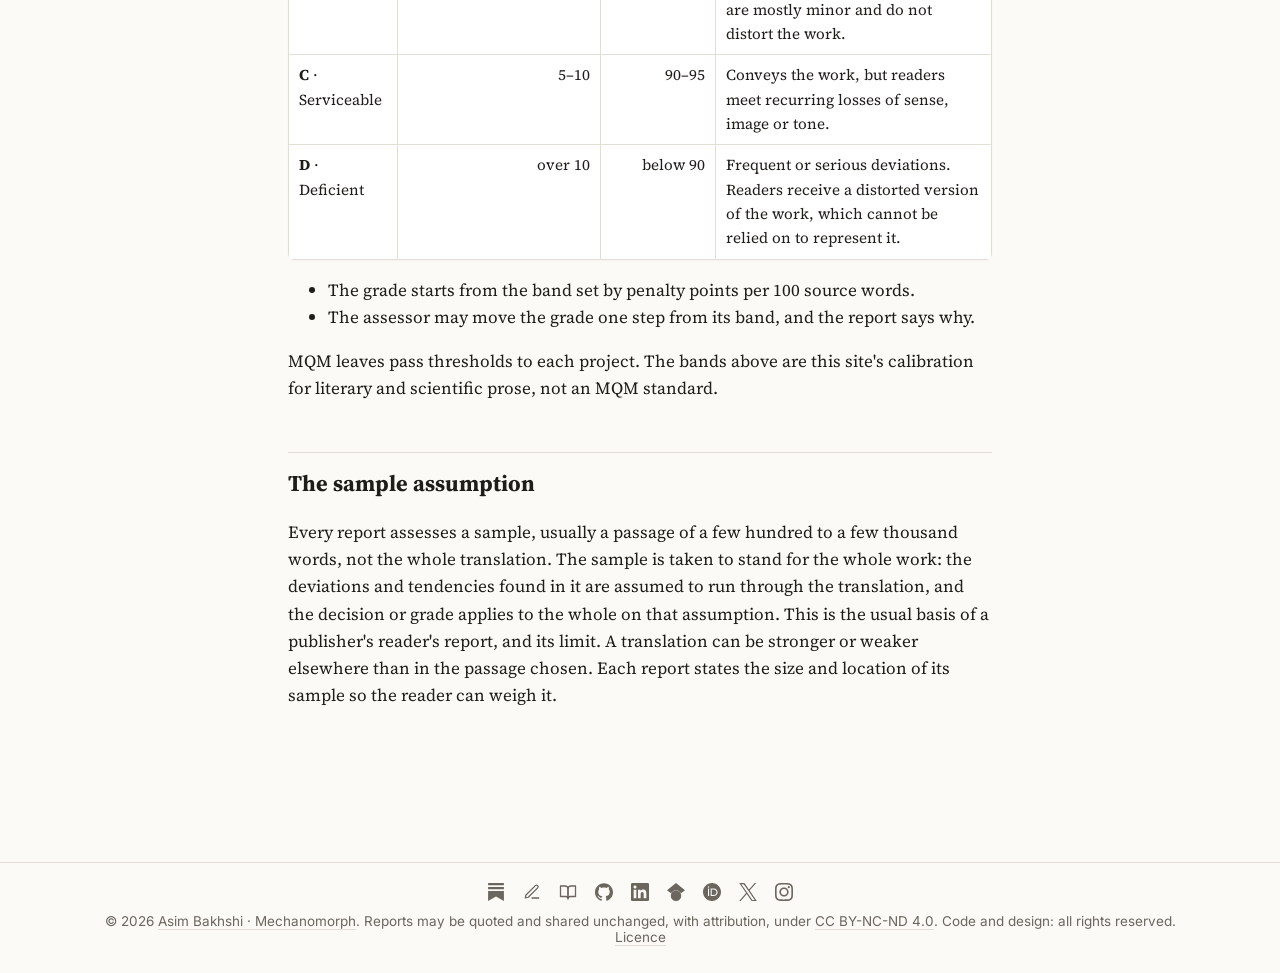
==== commit c2971681: "Rename the plotted axis from Artificiality to Mimicry (نقالی); corner becomes mechanical mimicry Co-" ====
--- a/about.html
+++ b/about.html
@@ -45,8 +45,8 @@
   <p data-i18n="m.score.p4"><strong>Reading the score.</strong> The formula comes to 100 minus the penalty points per 100 source words. It is not a percentage of sentences or words got right, and it should not be read like a school mark: one major deviation every hundred words already costs five points. Professional MQM practice usually sets its pass mark somewhere around 95 to 99. This site therefore always gives the score with its band (A to D, below), so that a score of 86 reads as what it is, band D · Deficient.</p>
   <p data-i18n="m.score.p5">The score is a summary, not the verdict. It counts segment-level deviations only and sets the band. The assessor may move the outcome one step from the band, and the report says why.</p>
 
-  <h2 id="artificiality" data-i18n="m.art.h"><span id="proximity"></span>Artificiality</h2>
-  <p data-i18n="m.art.p1">Beside the quality score, each report places the translation on a second, independent axis: artificiality, how much of the form the translation keeps from the source is kept against the grain of the target language, from 0 to 100. Its two ends are natural (بے ساختگی), where whatever form is kept still reads as the target language, and artificial (تصنع), where the kept form makes the prose stiff, awkward or unidiomatic.</p>
+  <h2 id="mimicry" data-i18n="m.art.h"><span id="artificiality"></span><span id="proximity"></span>Mimicry</h2>
+  <p data-i18n="m.art.p1">Beside the quality score, each report places the translation on a second, independent axis: mimicry, how much of the form the translation keeps from the source is kept against the grain of the target language, from 0 to 100. Its two ends are natural (بے ساختگی), where whatever form is kept still reads as the target language, and mimicking (نقالی), where the kept form imitates the source at the target language's expense and makes the prose stiff, awkward or unidiomatic.</p>
   <h3 data-i18n="m.art.h3a">How it is counted</h3>
   <p data-i18n="m.art.p2">Five components of form are counted within the pair of source and translation, with no outside norm:</p>
   <ul>
@@ -56,11 +56,11 @@
     <li data-i18n="m.art.li4"><strong>Punctuation:</strong> source semicolons, colons and dashes reproduced</li>
     <li data-i18n="m.art.li5"><strong>Culture-specific items and names:</strong> kept rather than adapted, explained or dropped</li>
   </ul>
-  <p data-i18n="m.art.p3">Each component gets two counts. <strong>Proximity</strong> (نزدیکی) is the share of cases kept: how much of the source's form survives. Of the kept cases, the assessor marks those that are forced: kept against the target language's syntax, punctuation or idiom, so that the sentence reads awkwardly. <strong>Artificiality</strong> is the share of kept cases that are forced, averaged over the components. A component with fewer than three cases, or for artificiality fewer than three kept cases, is shown but left out of the average.</p>
+  <p data-i18n="m.art.p3">Each component gets two counts. <strong>Proximity</strong> (نزدیکی) is the share of cases kept: how much of the source's form survives. Of the kept cases, the assessor marks those that are forced: kept against the target language's syntax, punctuation or idiom, so that the sentence reads awkwardly. <strong>Mimicry</strong> is the share of kept cases that are forced, averaged over the components. A component with fewer than three cases, or for mimicry fewer than three kept cases, is shown but left out of the average.</p>
   <h3 data-i18n="m.art.h3b">What it is and is not</h3>
-  <p data-i18n="m.art.p4">Proximity makes no judgement: keeping the source's form is a choice, and a close translation and a free one are both legitimate. Artificiality is a judgement, the assessor's, made like the coding of deviations, and each forced case is named in the report. Neither enters the score or the outcome.</p>
-  <h3 data-i18n="m.art.h3c">The mimicry corner</h3>
-  <p data-i18n="m.mimic.p">Read together, artificiality and the quality score can show a pattern the score alone hides: a translation that keeps the source's form against the grain of the language while departing often from its sense. Such a pattern can be read as mechanical mimicry. Whether the mimicry is a human translator's or a machine's, the assessment cannot tell, and it makes no claim either way. The thresholds for this corner will be set once enough reports have been marked. Until then no report is placed in it.</p>
+  <p data-i18n="m.art.p4">Proximity makes no judgement: keeping the source's form is a choice, and a close translation and a free one are both legitimate. Mimicry is a judgement, the assessor's, made like the coding of deviations, and each forced case is named in the report. Neither enters the score or the outcome.</p>
+  <h3 data-i18n="m.art.h3c">The mechanical-mimicry corner</h3>
+  <p data-i18n="m.mimic.p">Read together, mimicry and the quality score can show a pattern the score alone hides: a translation that imitates the source's form against the grain of the language while departing often from its sense. Such a pattern can be read as mechanical mimicry, form copied without the sense that should carry it. Whether the mimicry is a human translator's or a machine's, the assessment cannot tell, and it makes no claim either way. The thresholds for this corner will be set once enough reports have been marked. Until then no report is placed in it.</p>
 
   <h2 id="beyond-sample" data-i18n="m.checks.h">Notes beyond the sample</h2>
   <p data-i18n="m.checks.p">Two optional notes record what the sample alone may not show: a source check (signs that the translator worked from a text other than the designated source) and paratext (titles, epigraphs, prefaces and notes kept, dropped or added). They are written by the assessor, who has the whole translation, and they never enter the score.</p>
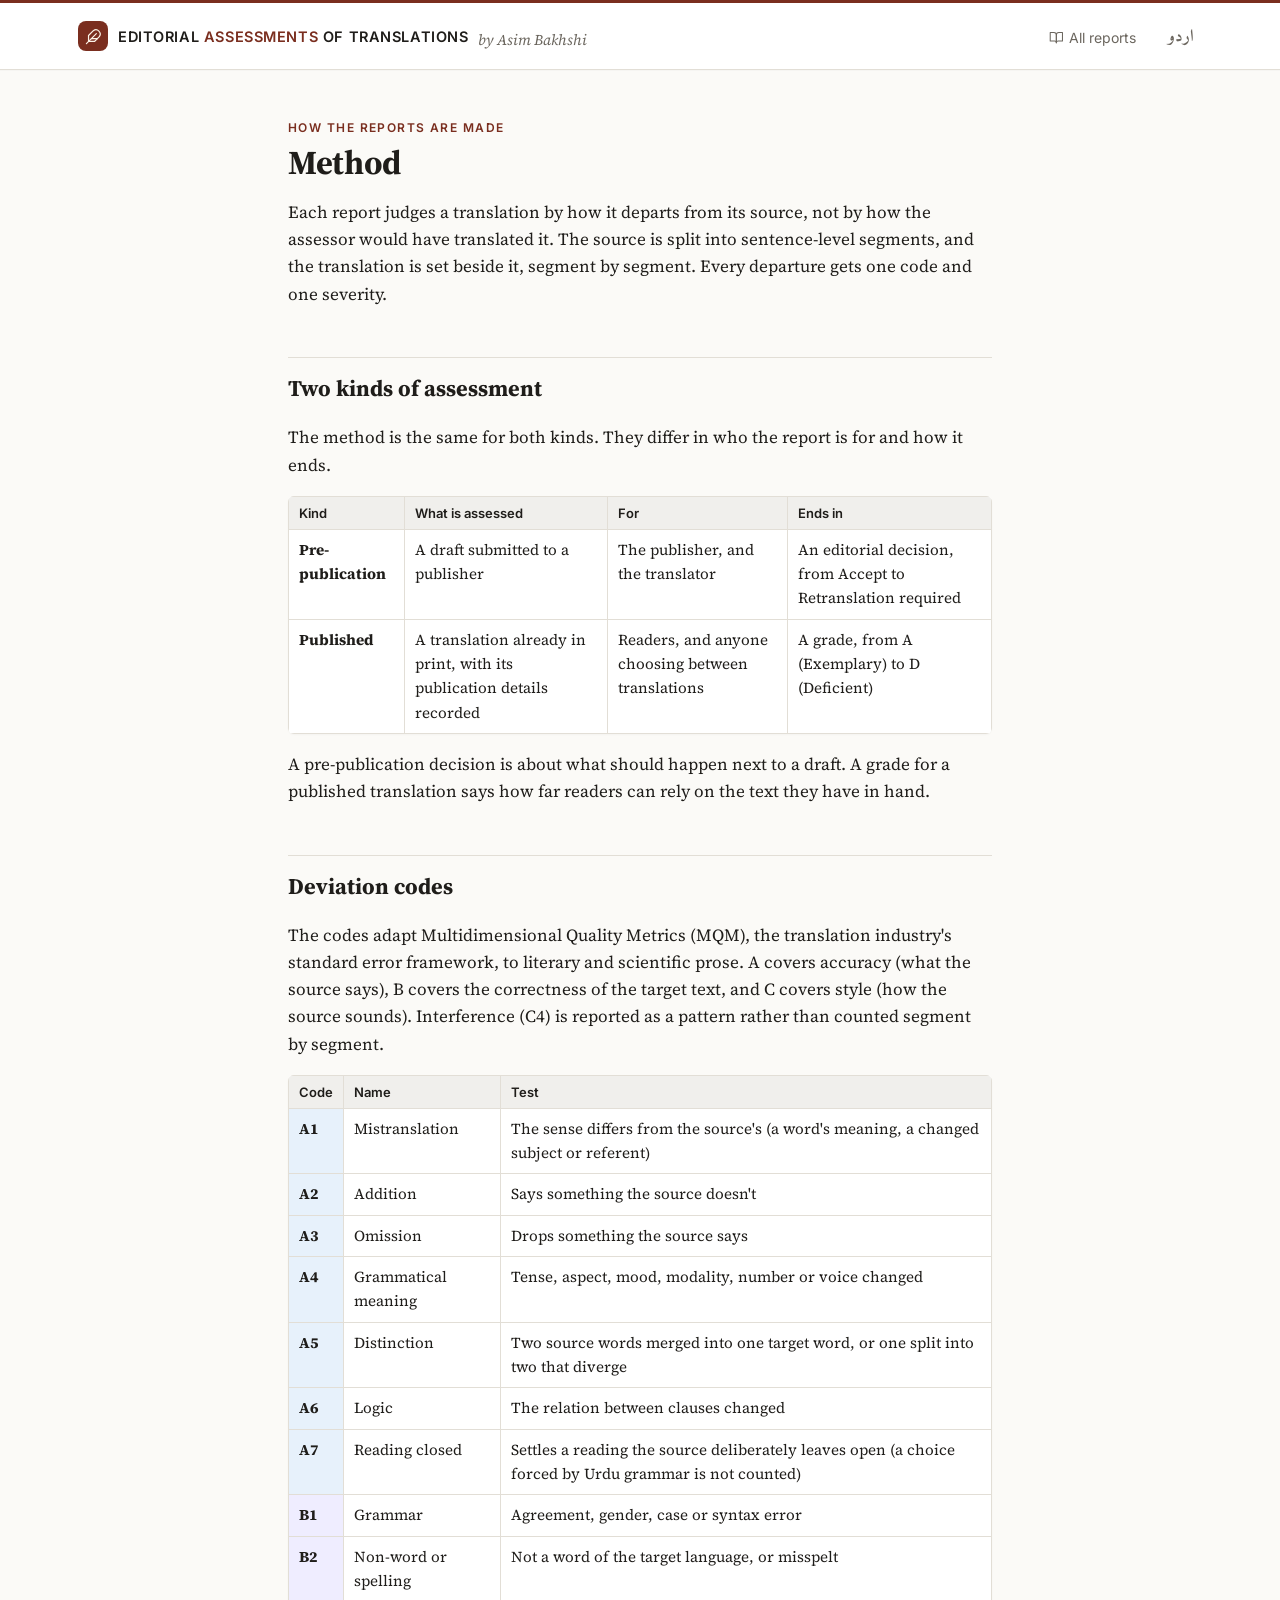
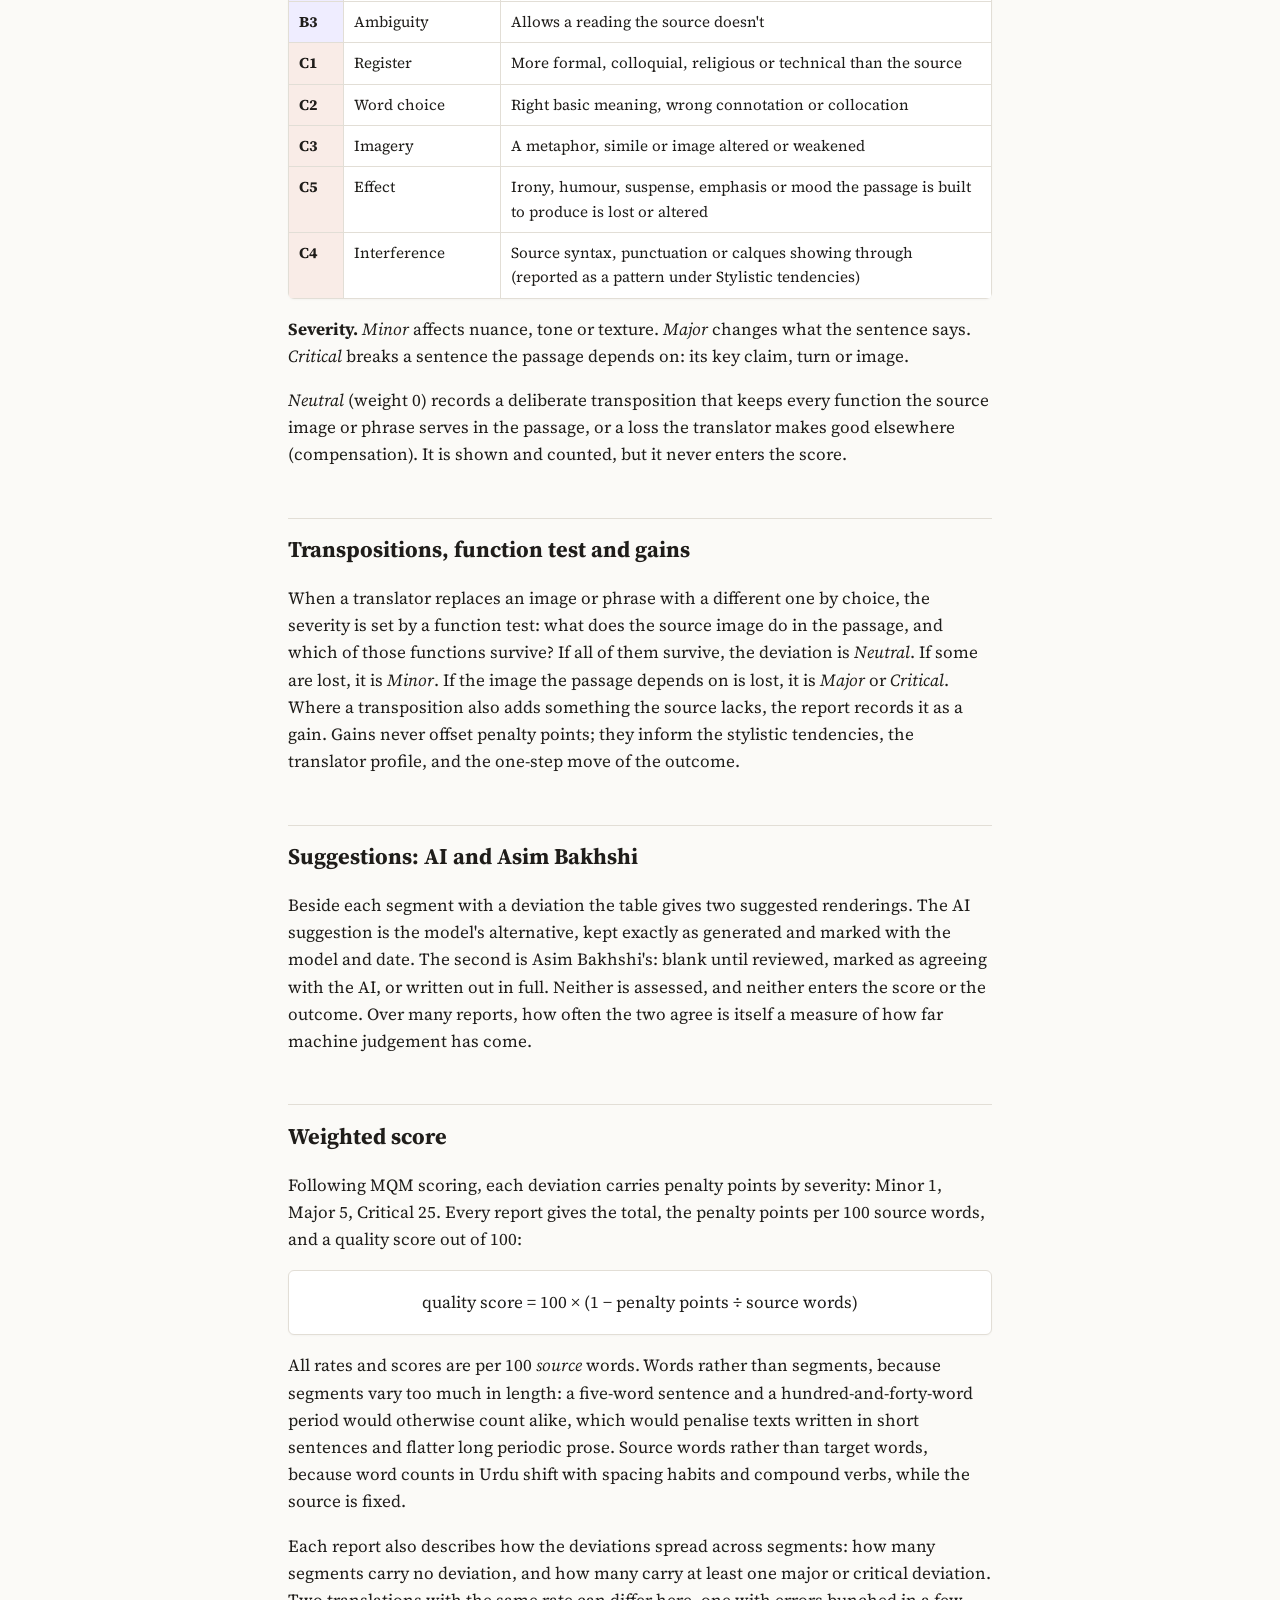
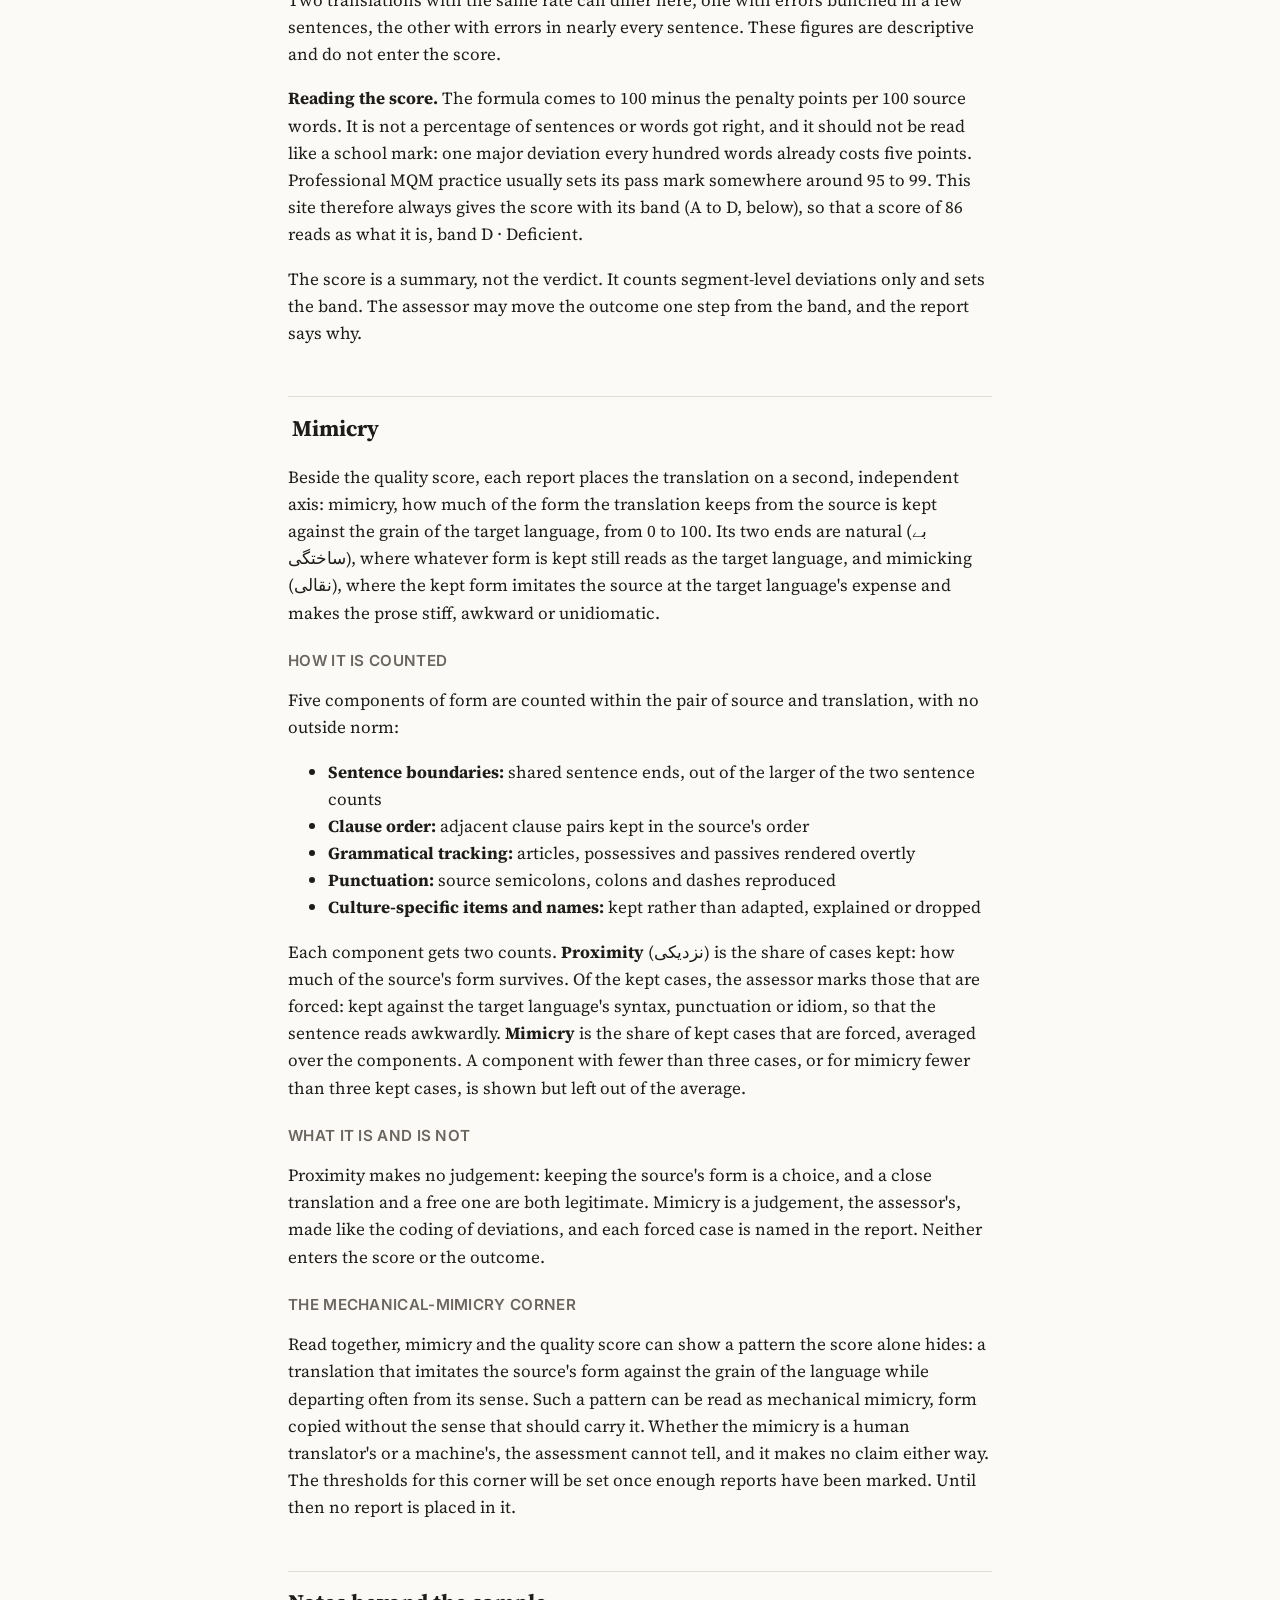
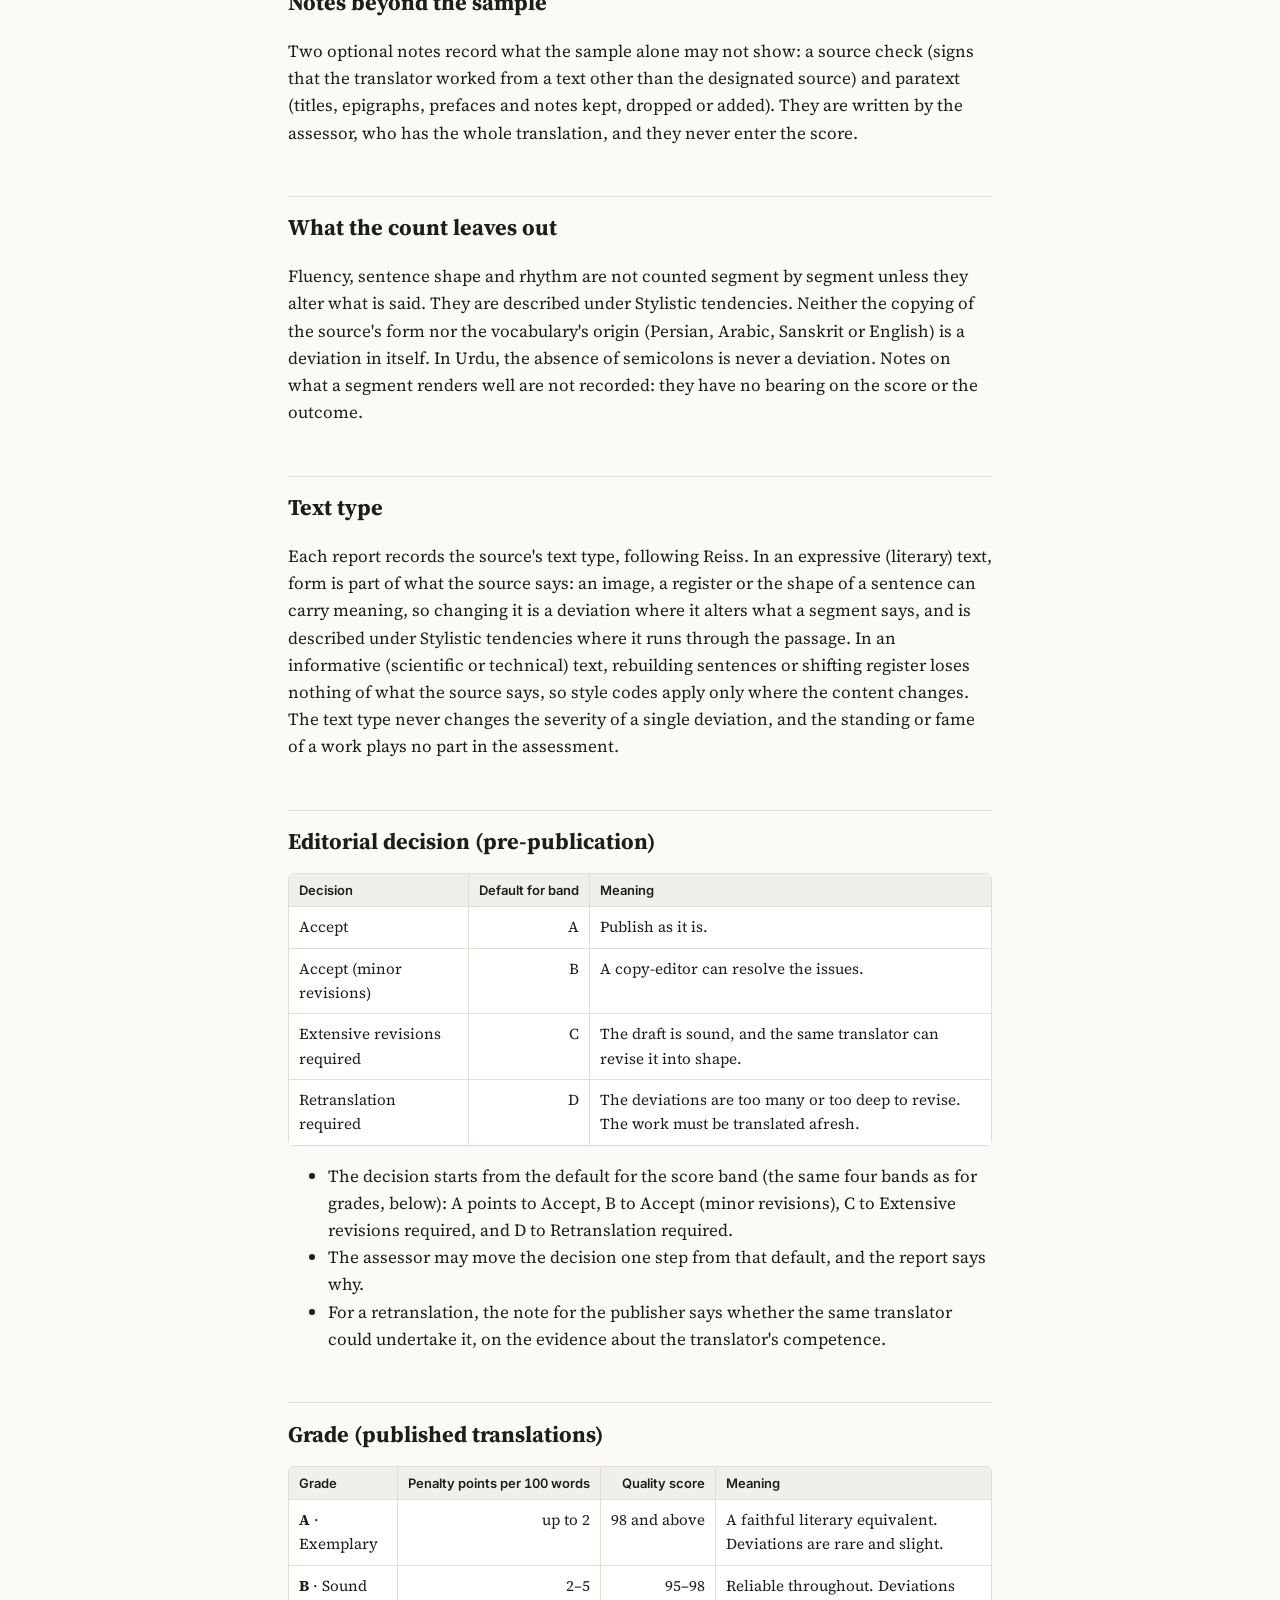
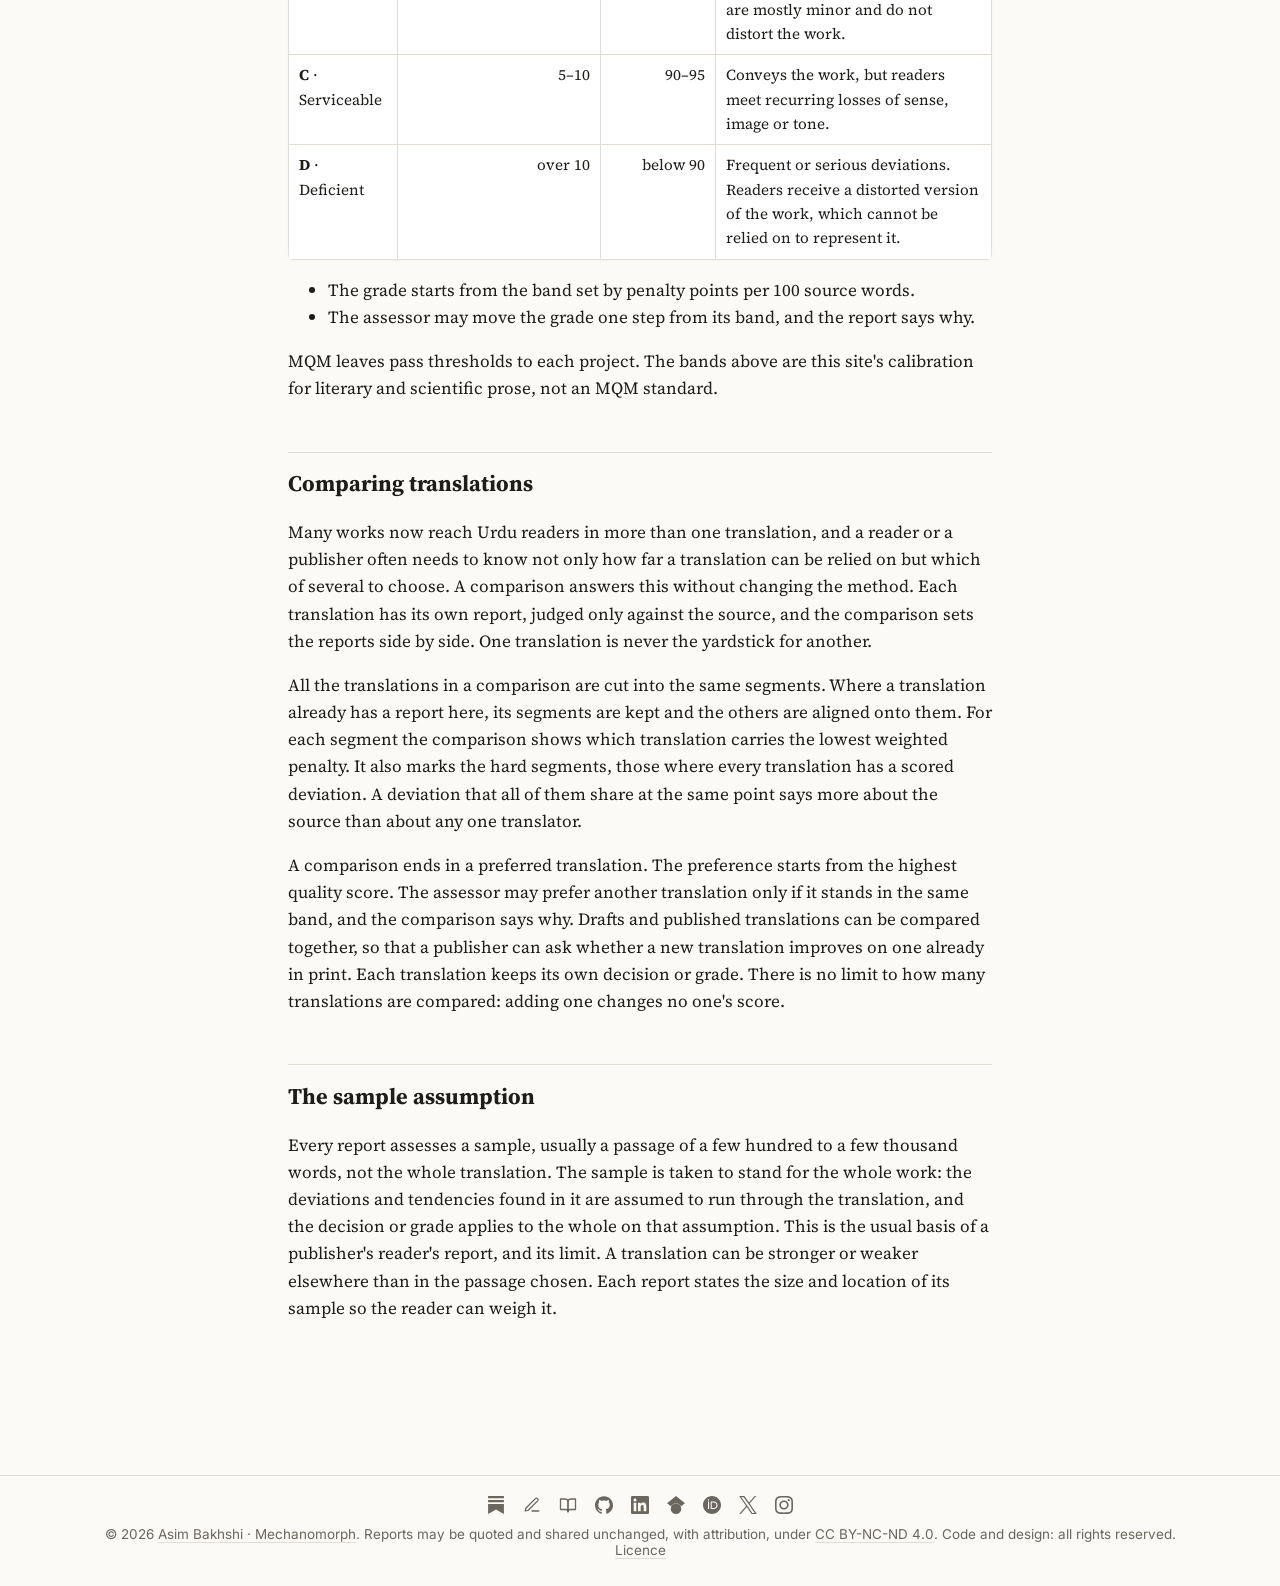
==== commit 905e64ca: "Method page: draft section on comparing translations (English and Urdu drafts for the assessor) Co-A" ====
--- a/about.html
+++ b/about.html
@@ -88,6 +88,11 @@
   <p data-i18n="m.grade.after">MQM leaves pass thresholds to each project. The bands above are this site's calibration for literary and scientific prose, not an MQM standard.</p>
 
 
+  <h2 id="comparisons" data-i18n="m.cmp.h">Comparing translations</h2>
+  <p data-i18n="m.cmp.p1">Many works now reach Urdu readers in more than one translation, and a reader or a publisher often needs to know not only how far a translation can be relied on but which of several to choose. A comparison answers this without changing the method. Each translation has its own report, judged only against the source, and the comparison sets the reports side by side. One translation is never the yardstick for another.</p>
+  <p data-i18n="m.cmp.p2">All the translations in a comparison are cut into the same segments. Where a translation already has a report here, its segments are kept and the others are aligned onto them. For each segment the comparison shows which translation carries the lowest weighted penalty. It also marks the hard segments, those where every translation has a scored deviation. A deviation that all of them share at the same point says more about the source than about any one translator.</p>
+  <p data-i18n="m.cmp.p3">A comparison ends in a preferred translation. The preference starts from the highest quality score. The assessor may prefer another translation only if it stands in the same band, and the comparison says why. Drafts and published translations can be compared together, so that a publisher can ask whether a new translation improves on one already in print. Each translation keeps its own decision or grade. There is no limit to how many translations are compared: adding one changes no one's score.</p>
+
   <h2 id="sample" data-i18n="m.sample.h">The sample assumption</h2>
   <p data-i18n="m.sample.p">Every report assesses a sample, usually a passage of a few hundred to a few thousand words, not the whole translation. The sample is taken to stand for the whole work: the deviations and tendencies found in it are assumed to run through the translation, and the decision or grade applies to the whole on that assumption. This is the usual basis of a publisher's reader's report, and its limit. A translation can be stronger or weaker elsewhere than in the passage chosen. Each report states the size and location of its sample so the reader can weigh it.</p>
 </main>
--- a/assets/site.css
+++ b/assets/site.css
@@ -357,7 +357,7 @@
 html.lang-ur h1, html.lang-ur h2, html.lang-ur .headline { line-height: 1.5; letter-spacing: 0; }
 html.lang-ur .headline { font-size: 2.4rem; }
 @media (max-width: 640px) { html.lang-ur .headline { font-size: 1.8rem; } }
-html.lang-ur .headline span:not(.h1a), html.lang-ur .subtitle, html.lang-ur .ack, html.lang-ur .keeps, html.lang-ur .empty { font-style: normal; }
+html.lang-ur .headline span:not(.h1a), html.lang-ur .subtitle, html.lang-ur .ack, html.lang-ur .keeps, html.lang-ur .empty, html.lang-ur .muted { font-style: normal; }
 html.lang-ur h3, html.lang-ur .eyebrow, html.lang-ur header.site .brand, html.lang-ur .card-author { text-transform: none; letter-spacing: 0; }
 html.lang-ur .chip, html.lang-ur .dec, html.lang-ur .badge, html.lang-ur button, html.lang-ur .btn, html.lang-ur select, html.lang-ur th { line-height: 1.6; }
 html.lang-ur .hint, html.lang-ur .byline, html.lang-ur footer.site { line-height: 1.8; }
@@ -484,3 +484,27 @@
 .pgrid-svg .pg { cursor: default; }
 .pgrid-svg .pg a { cursor: pointer; }
 .prox-t .hint .ur { white-space: nowrap; }
+
+/* ---------- comparisons ---------- */
+.cmp-sum td, .cmp-sum th { vertical-align: top; }
+.cmp-sum tr.cmp-pref td { background: #f3f7ee; }
+.cmp-sum .badge { display: inline-flex; vertical-align: middle; color: #3f7a3a; }
+.cmp-sbs.two col, .cmp-sbs.two th:first-child { width: 3.2em; }
+.cmp-sbs td.lowest { font: 500 13px/1.5 var(--sans); }
+.cmp-sbs p.pen { font: 500 12px var(--sans); color: var(--muted); margin-top: .6em; }
+.cmp-sbs.stack tbody.seg { border-top: 2px solid var(--rule); }
+.cmp-sbs.stack tr.src td { background: var(--card); }
+.cmp-sbs.stack td.sub .who { font: 600 11px var(--sans); color: var(--muted); display: block; margin-bottom: 4px; direction: ltr; text-align: left; }
+html.lang-ur .cmp-sbs.stack td.sub .who { direction: rtl; text-align: right; }
+.cmp-sbs.stack td.pen { width: 5em; }
+.cmp-sbs.stack td.pen.lo { color: #3f7a3a; }
+.cmp-sbs.stack td.pen .ico { width: 14px; height: 14px; vertical-align: -2px; margin-inline-end: 3px; }
+details.cmp-passage { margin: 1em 0; }
+details.cmp-passage > summary { cursor: pointer; }
+details.cmp-passage > summary h3 { display: inline; }
+.cmp-reports li { margin: .3em 0; }
+.rc-members { display: grid; gap: 4px; margin: 8px 0; }
+.rc-member { display: flex; justify-content: space-between; gap: 8px; font: 500 13px var(--sans); }
+.rc-member.pref { font-weight: 700; }
+.rc-member .ico { width: 13px; height: 13px; vertical-align: -2px; color: #3f7a3a; }
+.cmp-grid { max-width: 640px; }
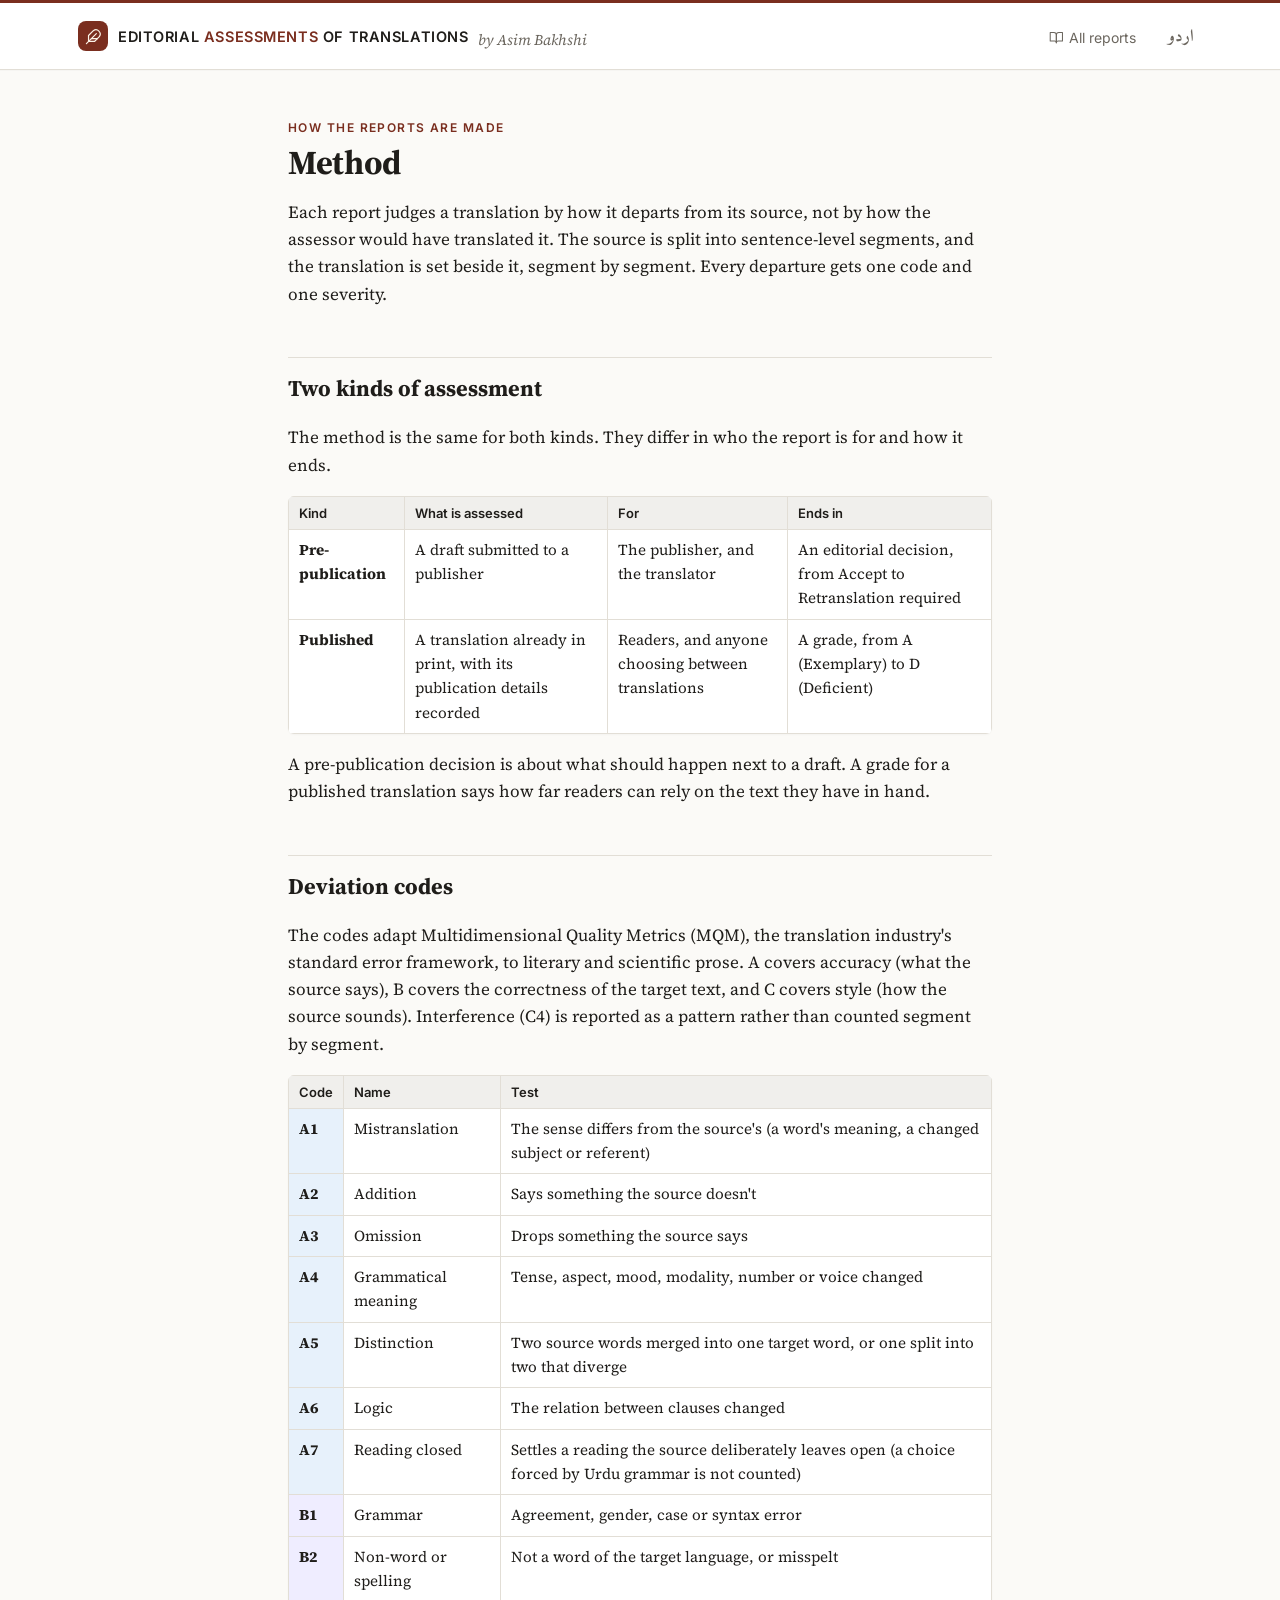
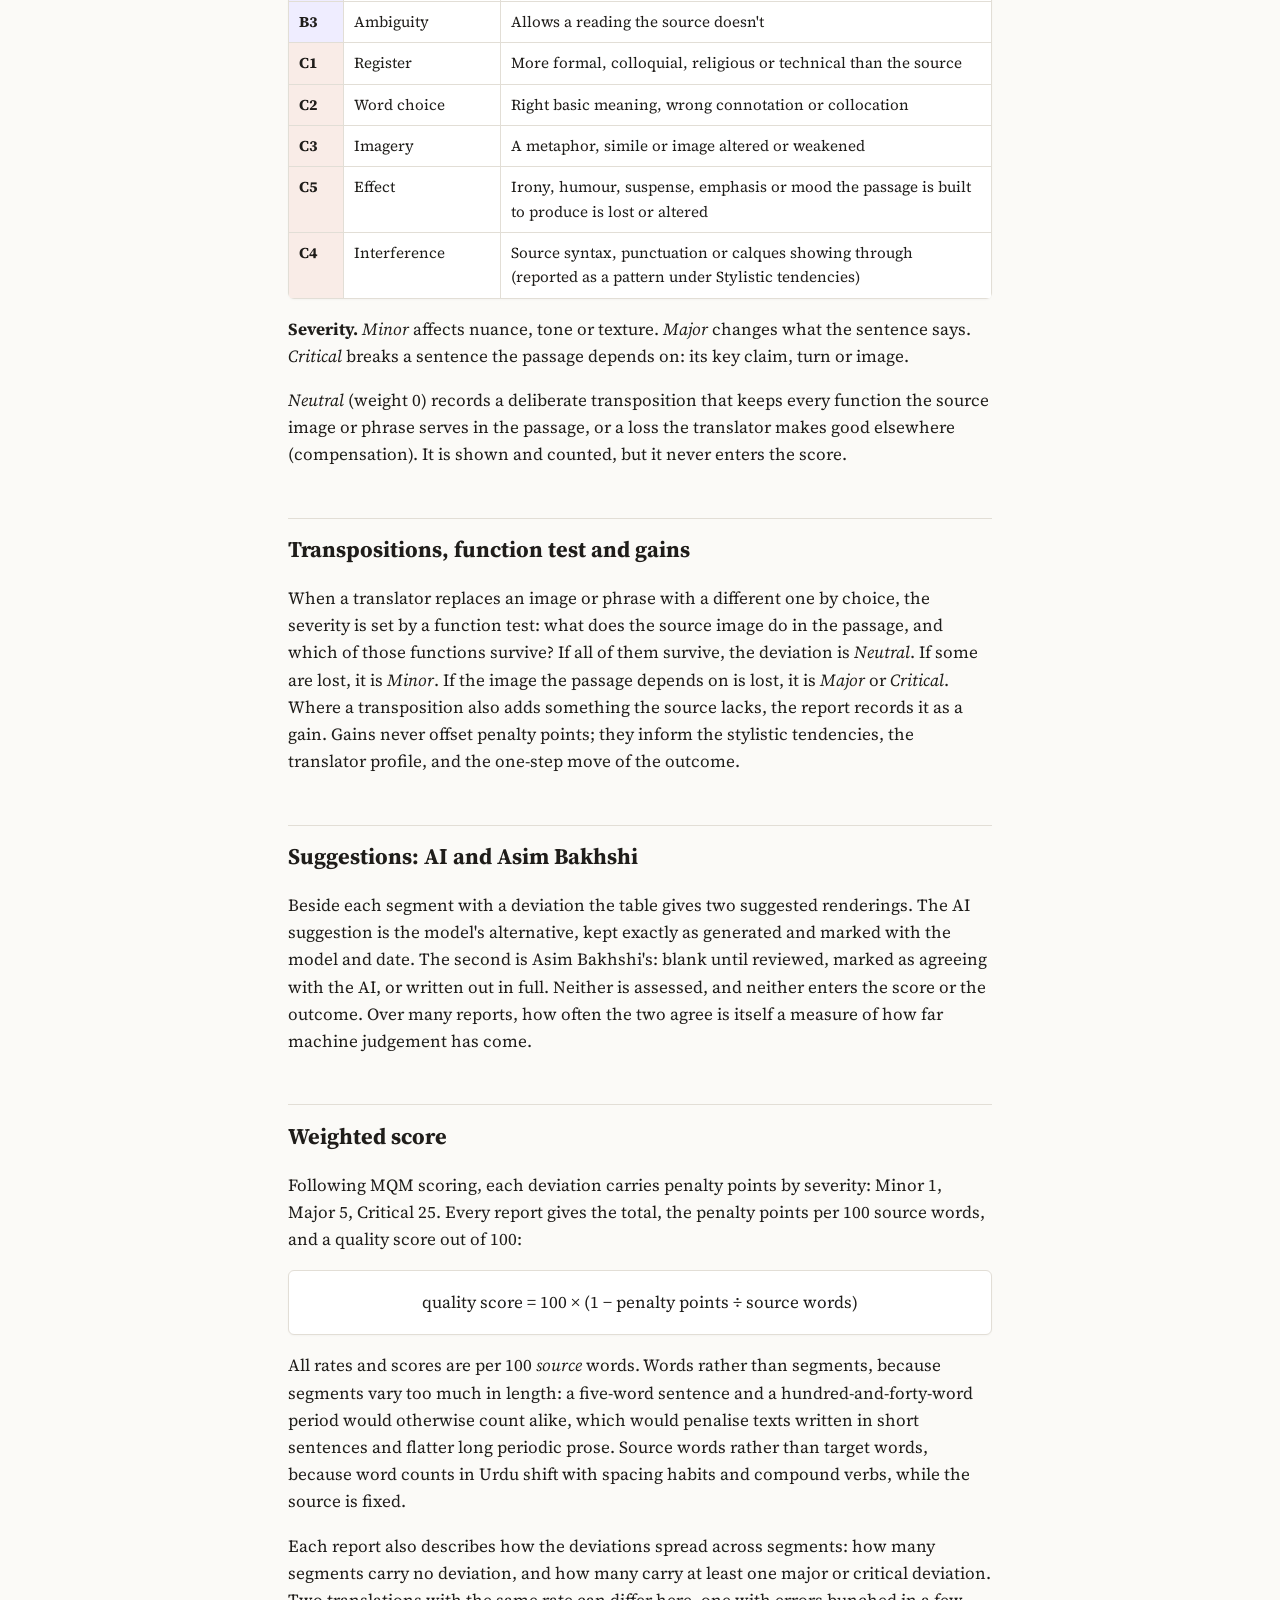
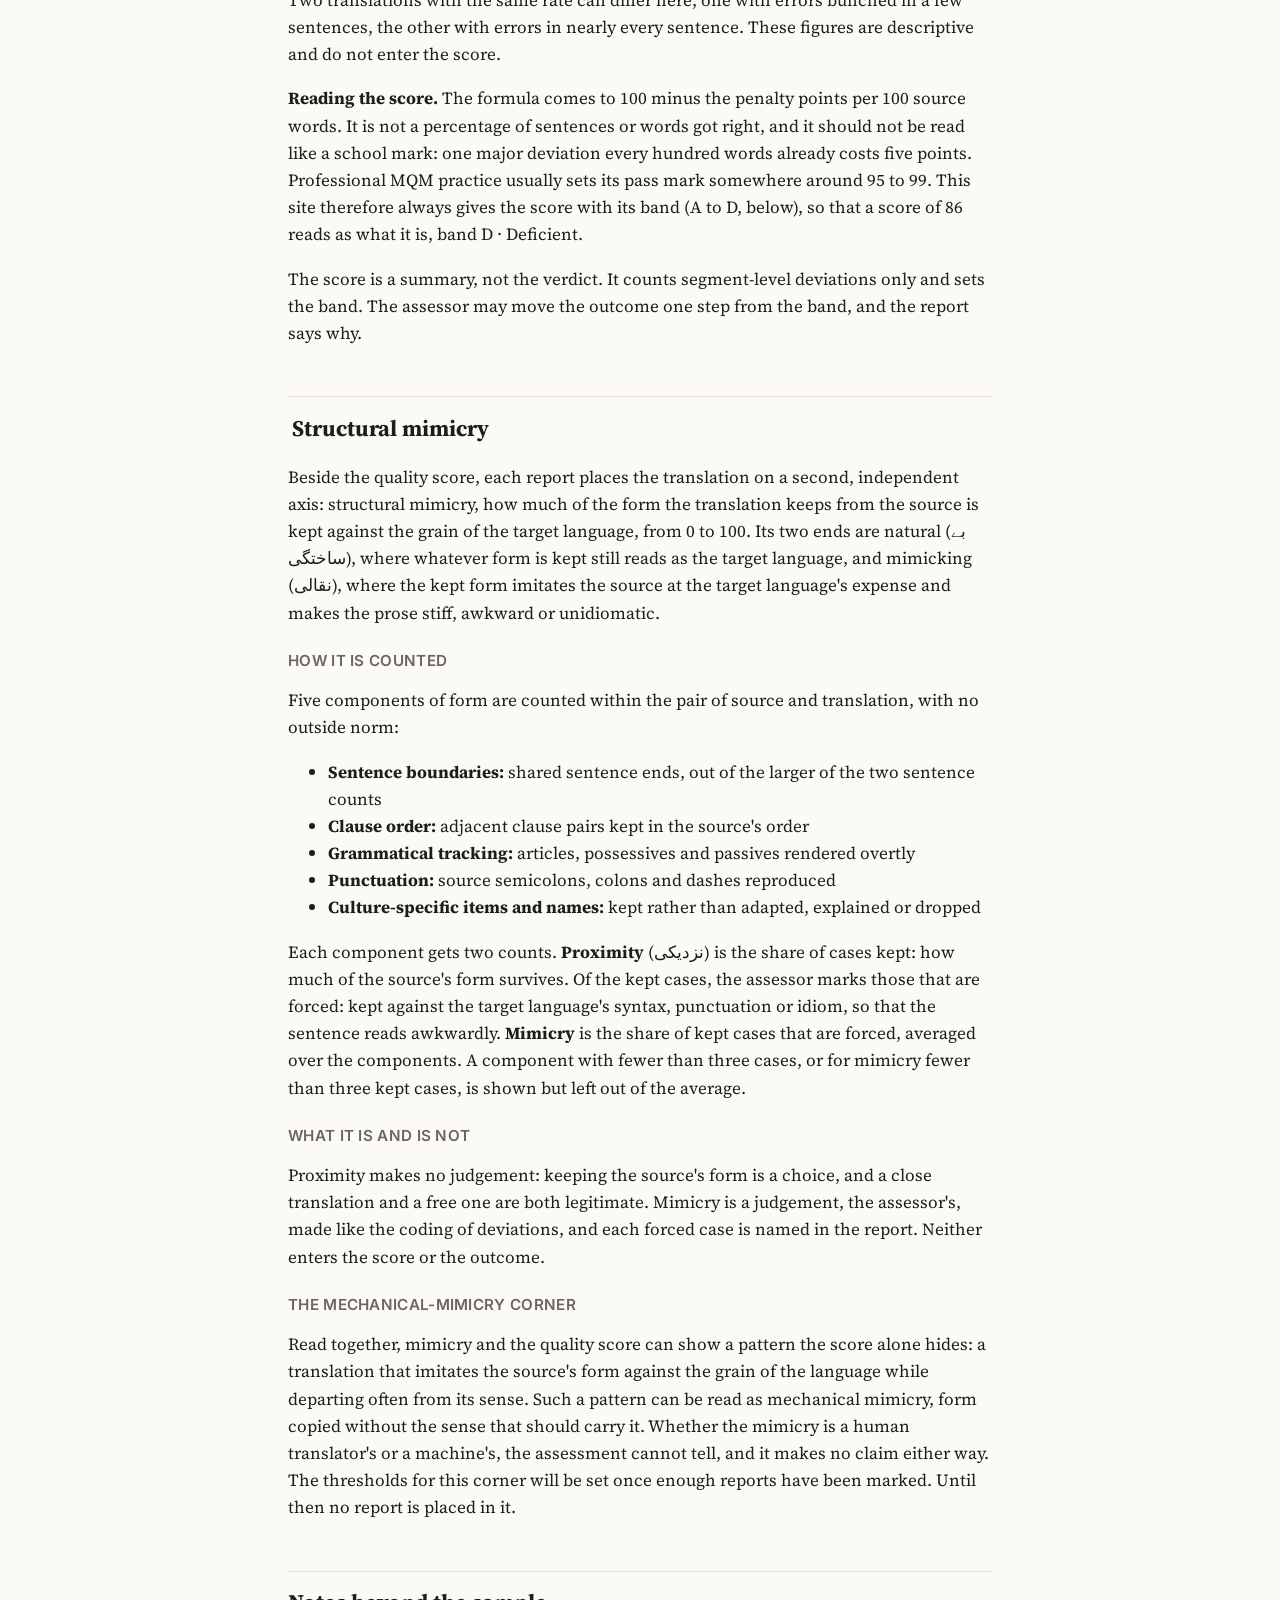
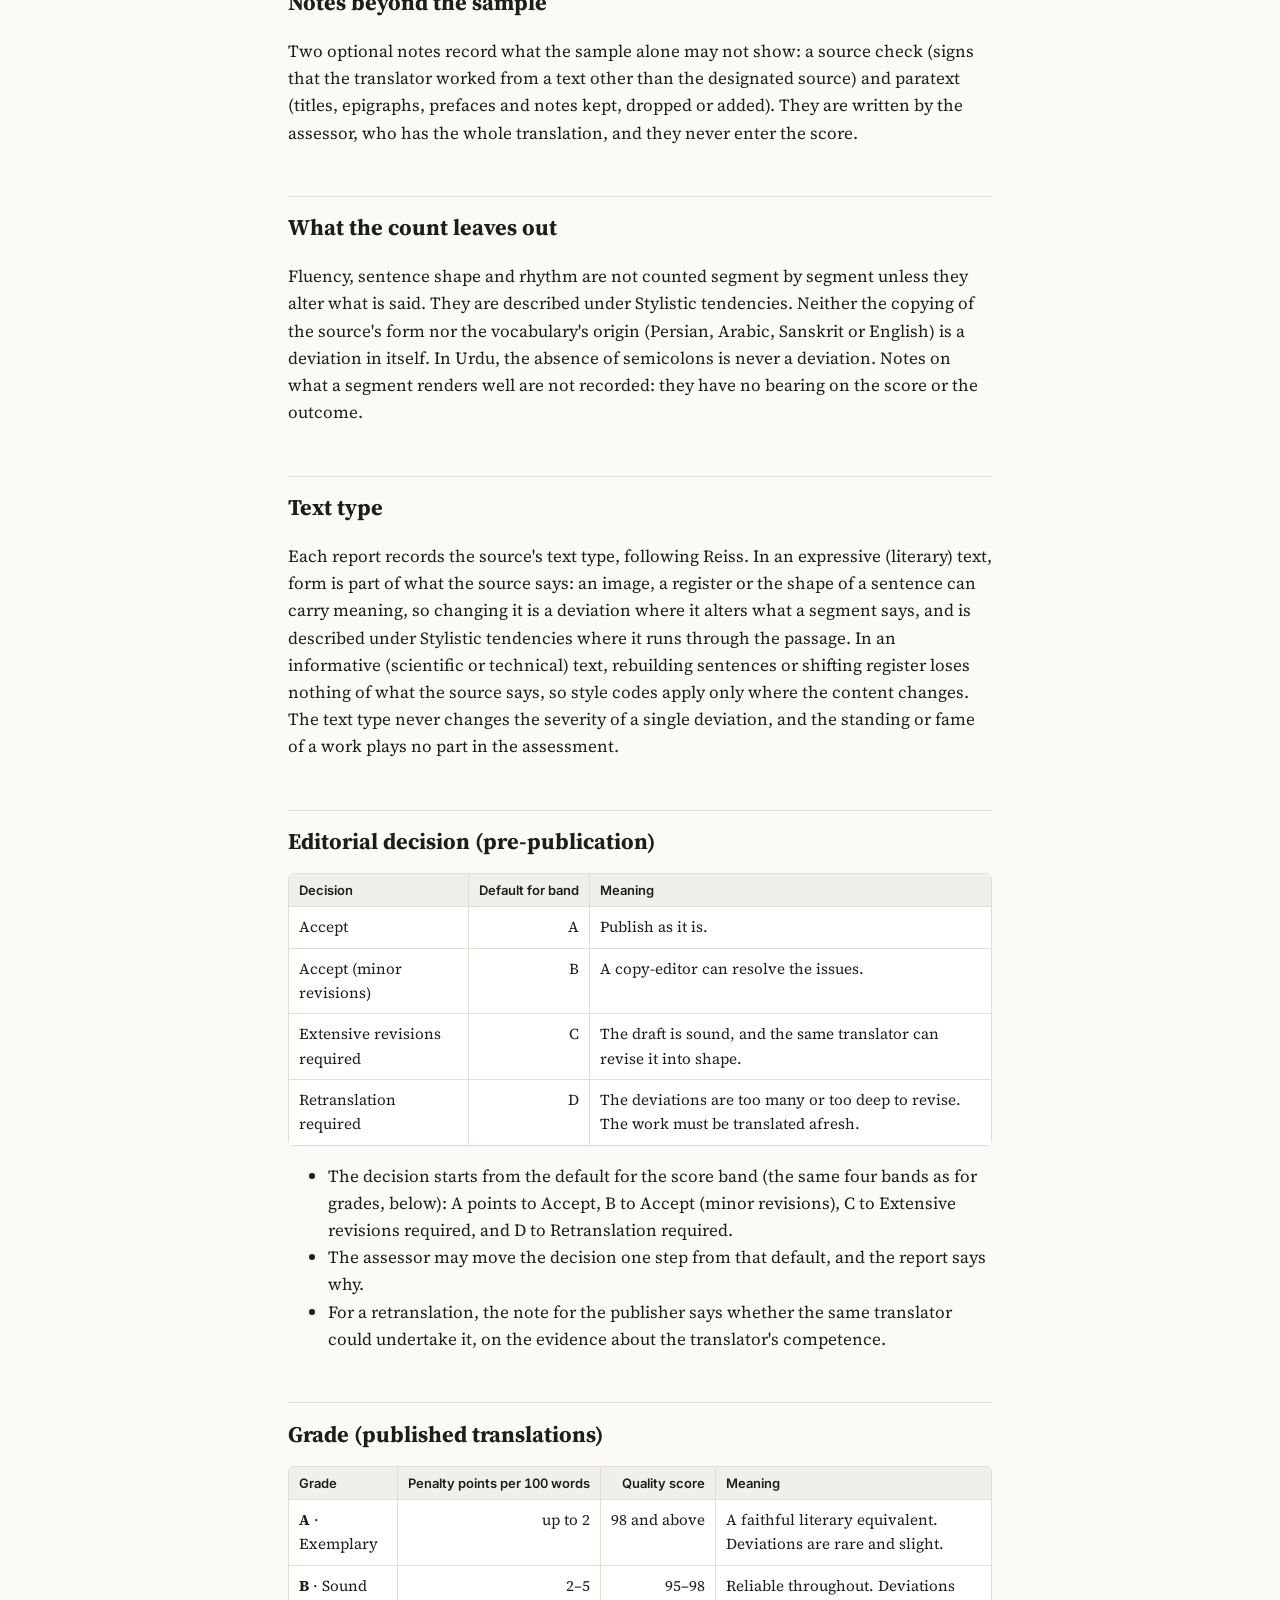
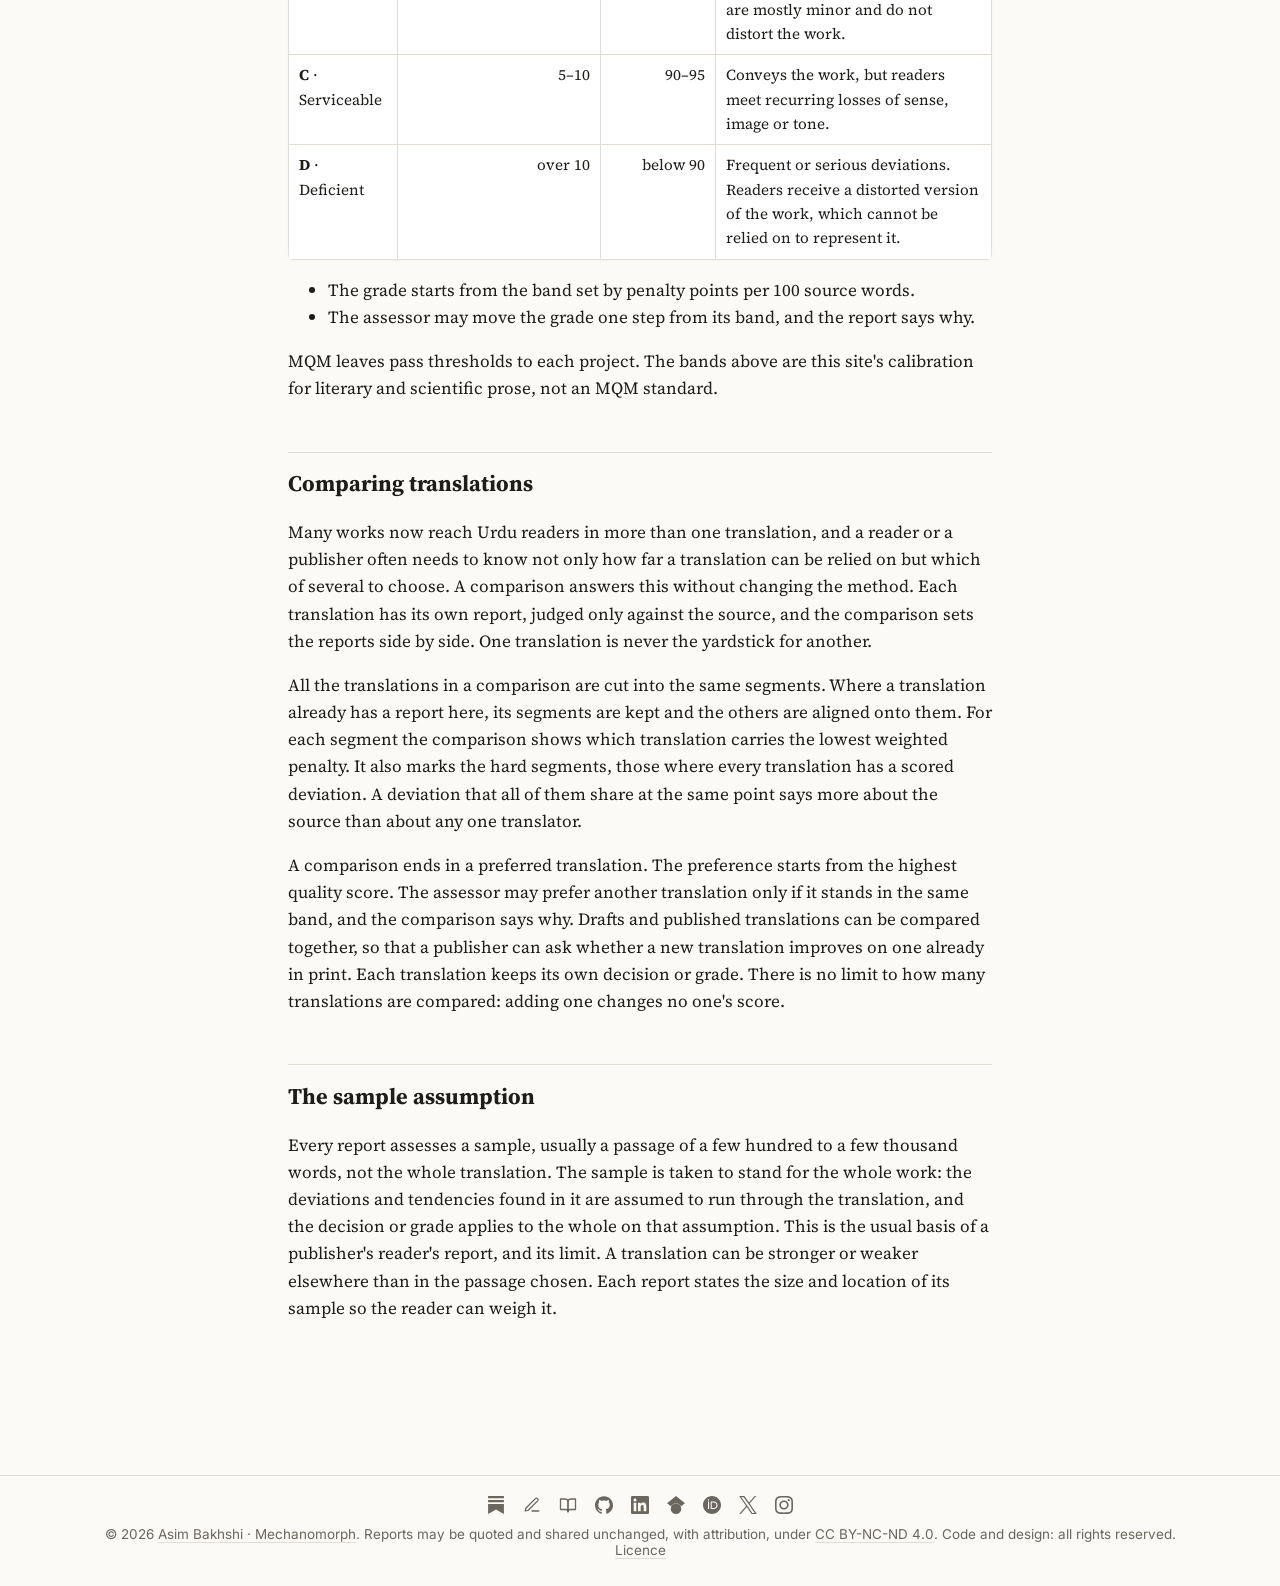
==== commit 4f456422: "Rename the plotted axis to Structural mimicry (ہیئتی نقالی) Axis, report and comparison tables, inde" ====
--- a/about.html
+++ b/about.html
@@ -45,8 +45,8 @@
   <p data-i18n="m.score.p4"><strong>Reading the score.</strong> The formula comes to 100 minus the penalty points per 100 source words. It is not a percentage of sentences or words got right, and it should not be read like a school mark: one major deviation every hundred words already costs five points. Professional MQM practice usually sets its pass mark somewhere around 95 to 99. This site therefore always gives the score with its band (A to D, below), so that a score of 86 reads as what it is, band D · Deficient.</p>
   <p data-i18n="m.score.p5">The score is a summary, not the verdict. It counts segment-level deviations only and sets the band. The assessor may move the outcome one step from the band, and the report says why.</p>
 
-  <h2 id="mimicry" data-i18n="m.art.h"><span id="artificiality"></span><span id="proximity"></span>Mimicry</h2>
-  <p data-i18n="m.art.p1">Beside the quality score, each report places the translation on a second, independent axis: mimicry, how much of the form the translation keeps from the source is kept against the grain of the target language, from 0 to 100. Its two ends are natural (بے ساختگی), where whatever form is kept still reads as the target language, and mimicking (نقالی), where the kept form imitates the source at the target language's expense and makes the prose stiff, awkward or unidiomatic.</p>
+  <h2 id="mimicry" data-i18n="m.art.h"><span id="artificiality"></span><span id="proximity"></span>Structural mimicry</h2>
+  <p data-i18n="m.art.p1">Beside the quality score, each report places the translation on a second, independent axis: structural mimicry, how much of the form the translation keeps from the source is kept against the grain of the target language, from 0 to 100. Its two ends are natural (بے ساختگی), where whatever form is kept still reads as the target language, and mimicking (نقالی), where the kept form imitates the source at the target language's expense and makes the prose stiff, awkward or unidiomatic.</p>
   <h3 data-i18n="m.art.h3a">How it is counted</h3>
   <p data-i18n="m.art.p2">Five components of form are counted within the pair of source and translation, with no outside norm:</p>
   <ul>
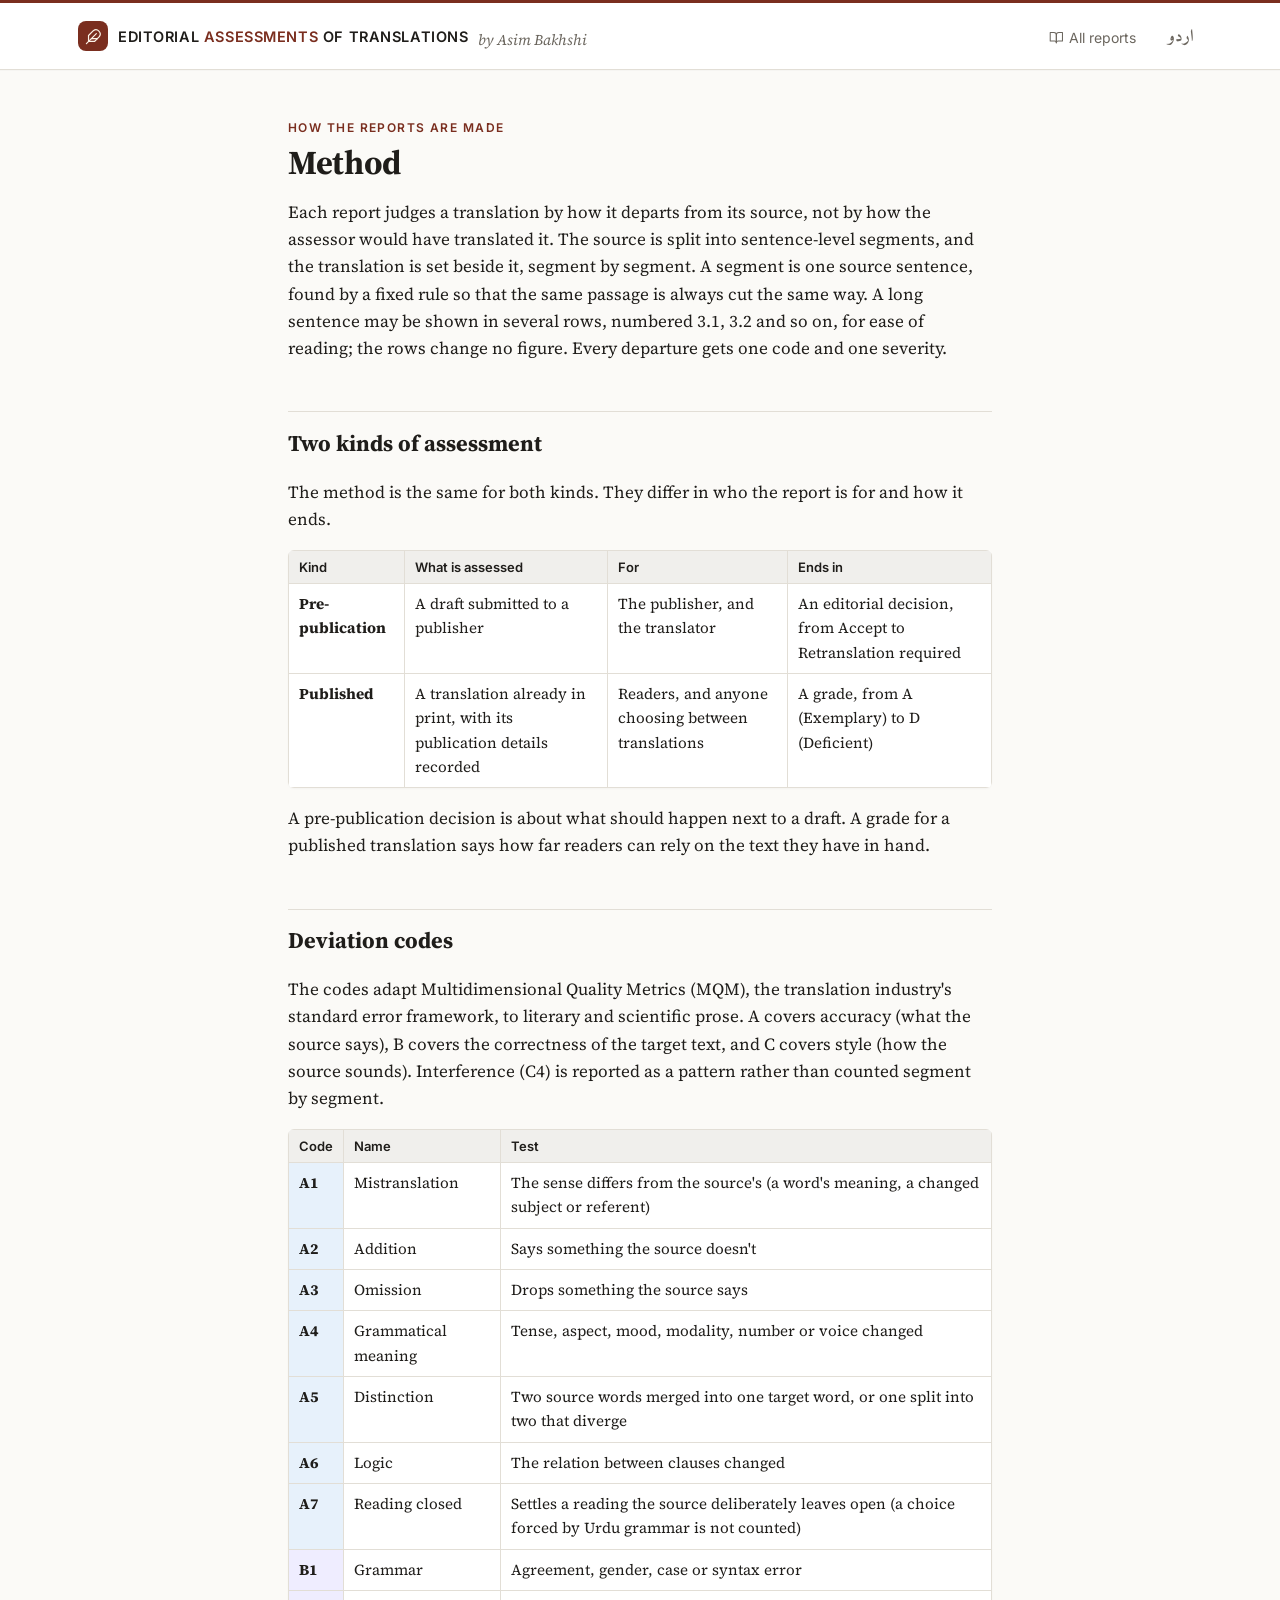
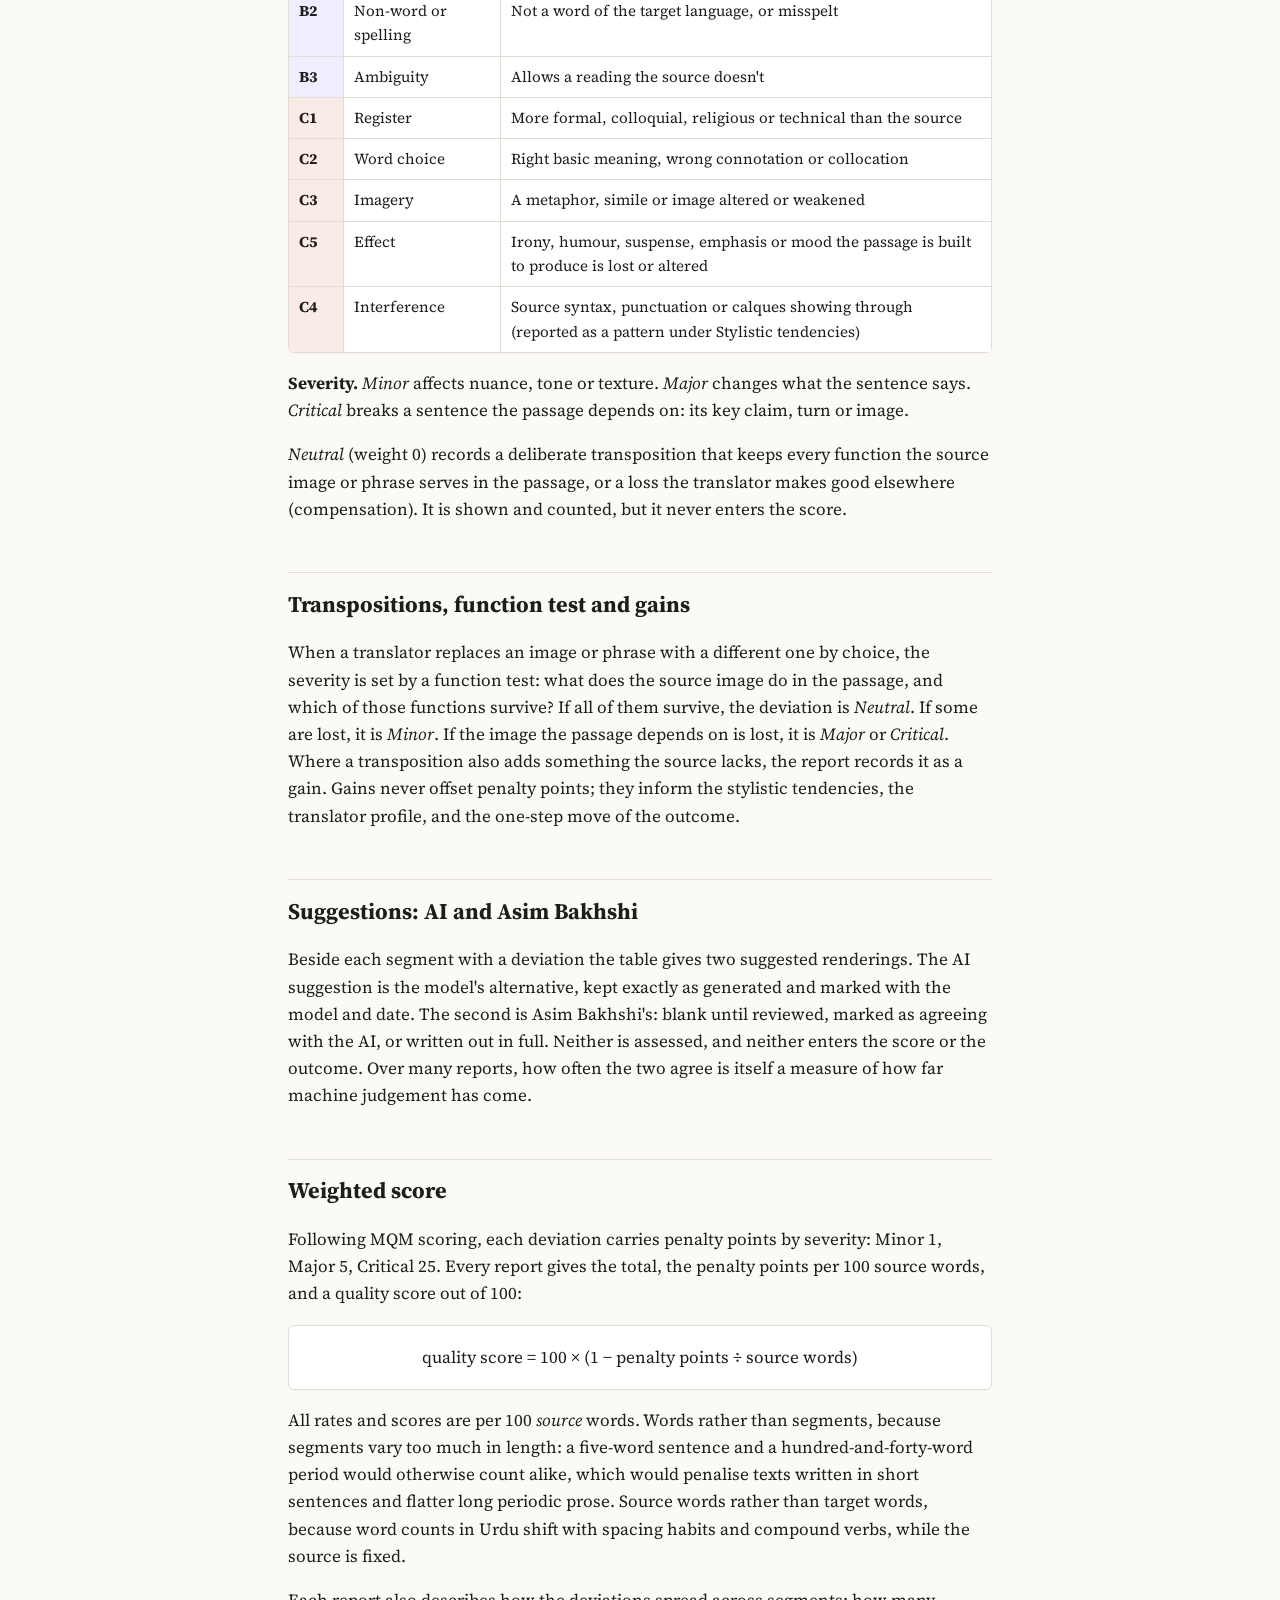
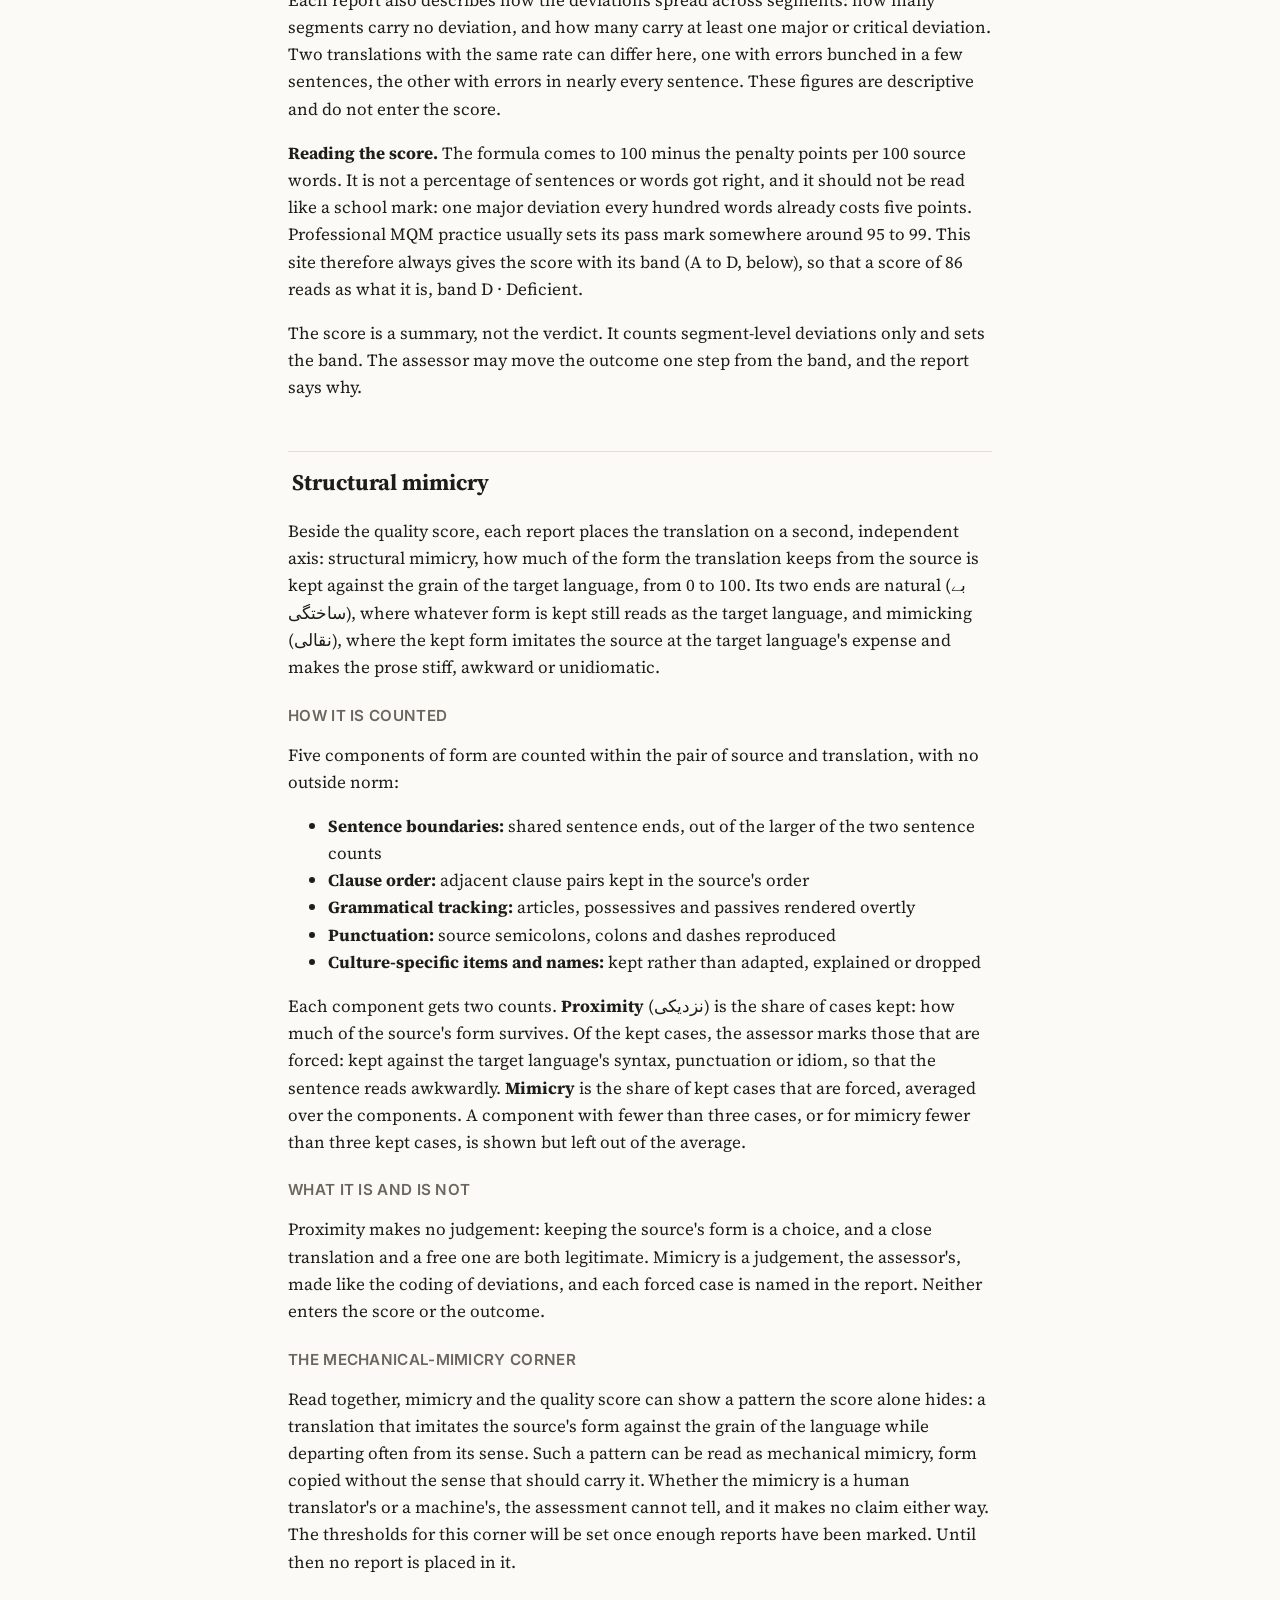
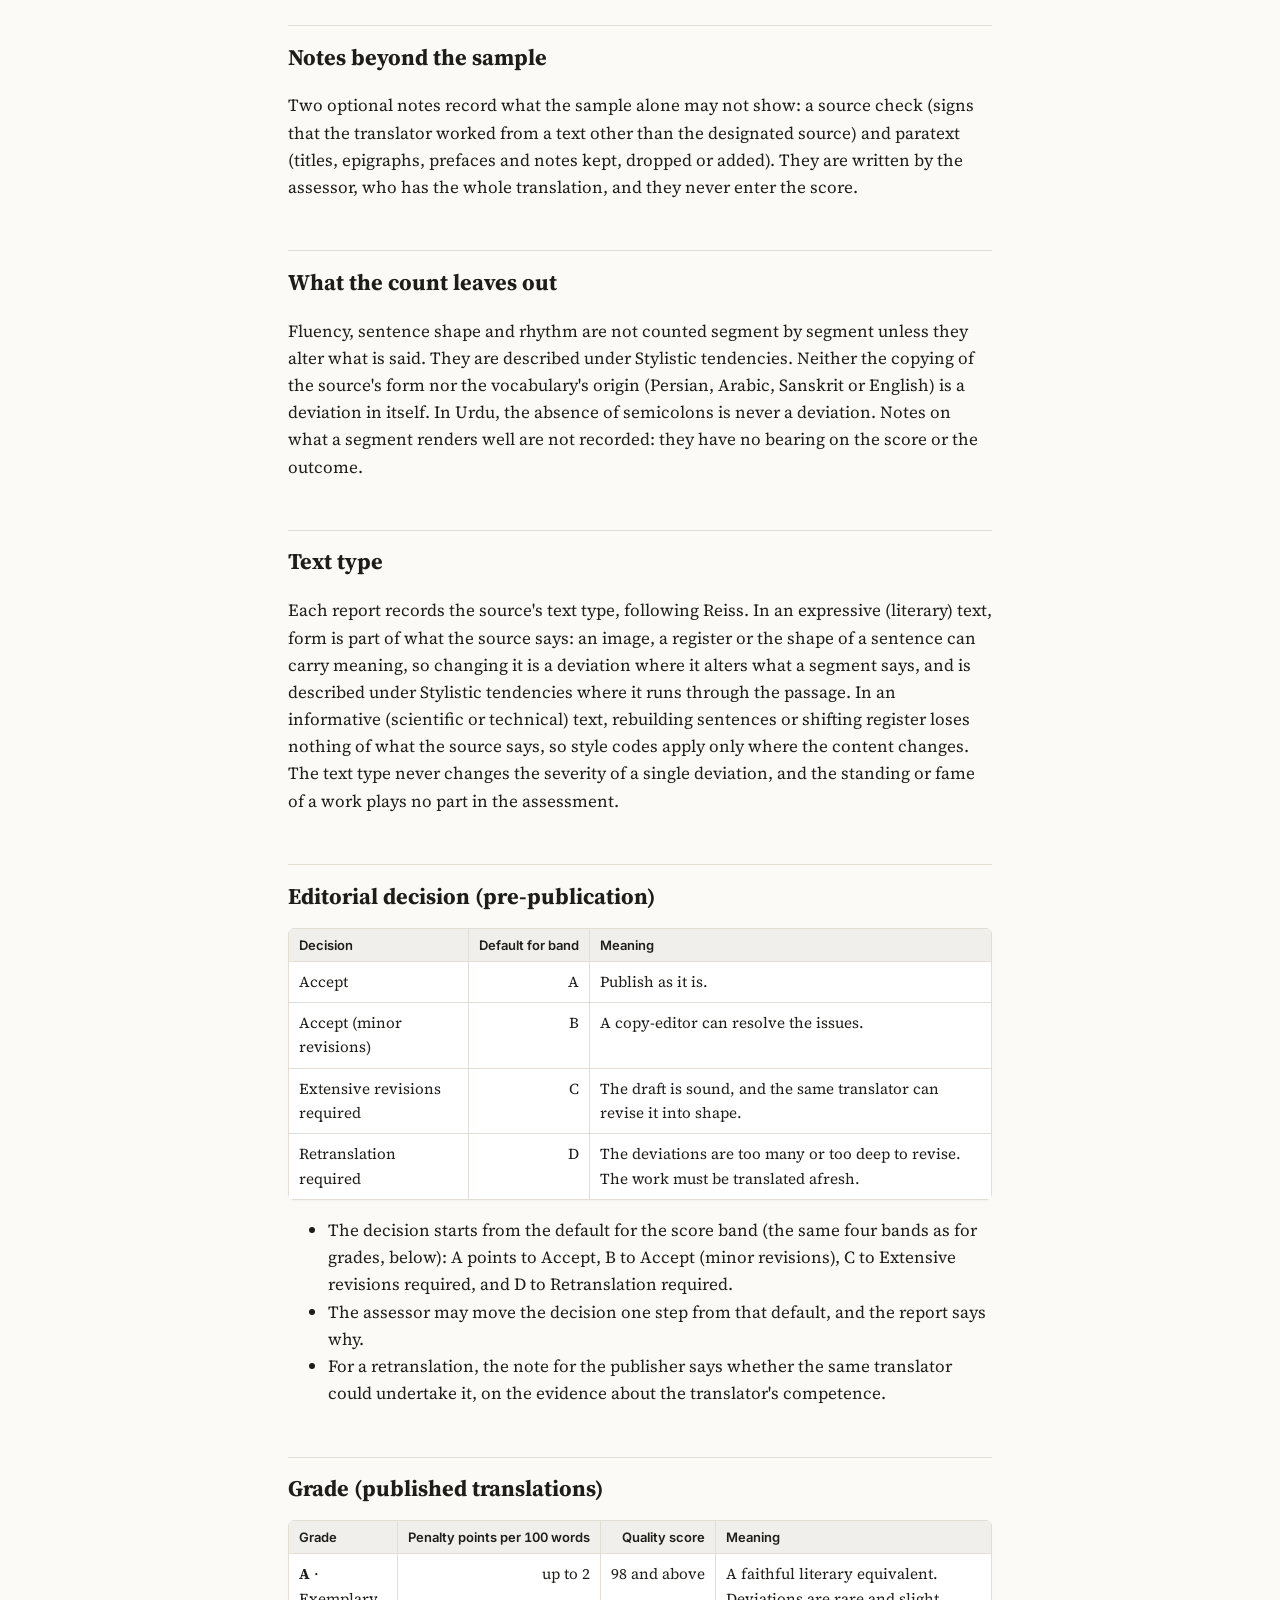
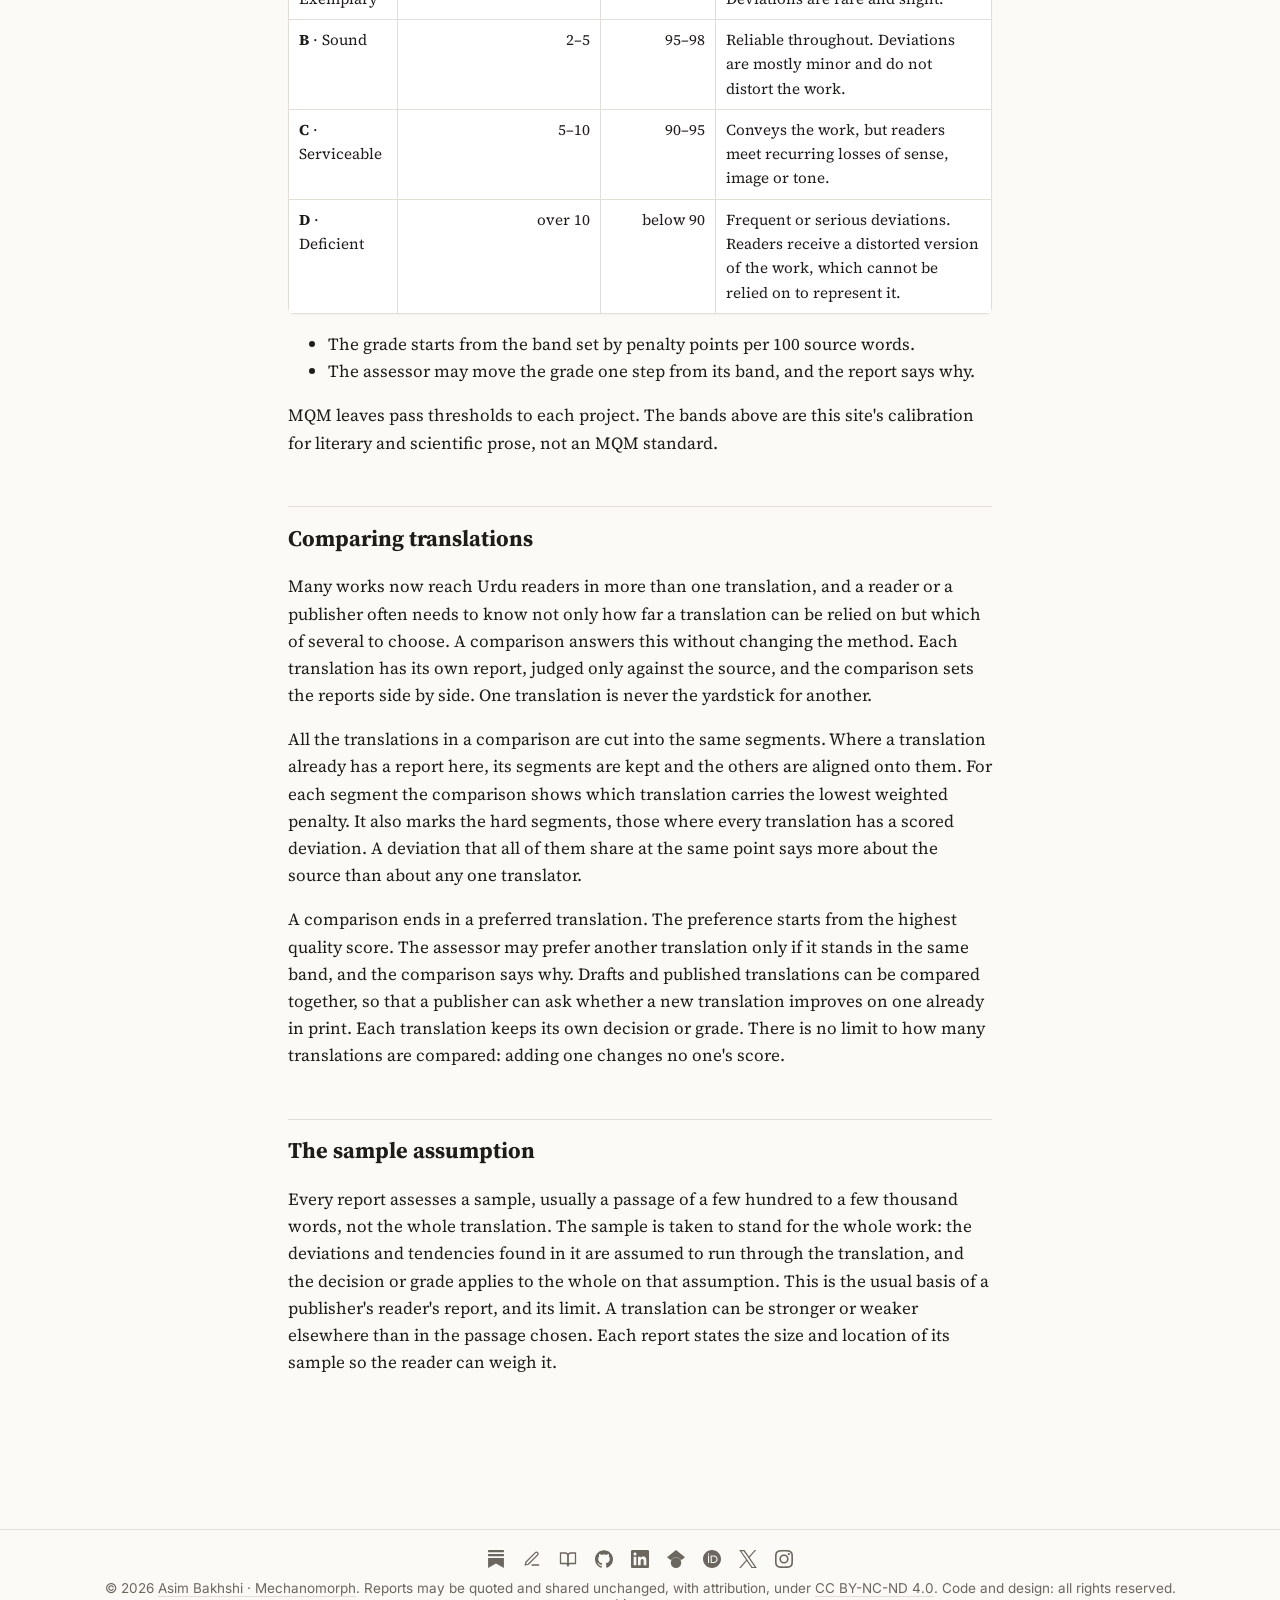
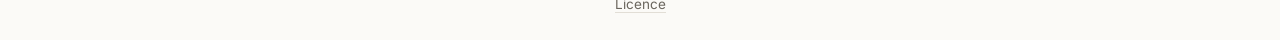
==== commit 60f439cc: "Sentences and rows: a segment is a source sentence, shown in rows 3.1, 3.2 - Schema 4: each row carr" ====
--- a/about.html
+++ b/about.html
@@ -15,7 +15,7 @@
 <main class="wrap narrow">
   <p class="eyebrow" data-i18n="m.eyebrow">How the reports are made</p>
   <h1 data-i18n="m.h1">Method</h1>
-  <p data-i18n="m.intro">Each report judges a translation by how it departs from its source, not by how the assessor would have translated it. The source is split into sentence-level segments, and the translation is set beside it, segment by segment. Every departure gets one code and one severity.</p>
+  <p data-i18n="m.intro">Each report judges a translation by how it departs from its source, not by how the assessor would have translated it. The source is split into sentence-level segments, and the translation is set beside it, segment by segment. A segment is one source sentence, found by a fixed rule so that the same passage is always cut the same way. A long sentence may be shown in several rows, numbered 3.1, 3.2 and so on, for ease of reading; the rows change no figure. Every departure gets one code and one severity.</p>
 
   <h2 id="kinds" data-i18n="m.kinds.h">Two kinds of assessment</h2>
   <p data-i18n="m.kinds.p">The method is the same for both kinds. They differ in who the report is for and how it ends.</p>
--- a/assets/site.css
+++ b/assets/site.css
@@ -508,3 +508,4 @@
 .rc-member.pref { font-weight: 700; }
 .rc-member .ico { width: 13px; height: 13px; vertical-align: -2px; color: #3f7a3a; }
 .cmp-grid { max-width: 640px; }
+.cmp-sbs p.row-lab { font: 600 11px var(--sans); color: var(--muted); margin: .5em 0 0; }
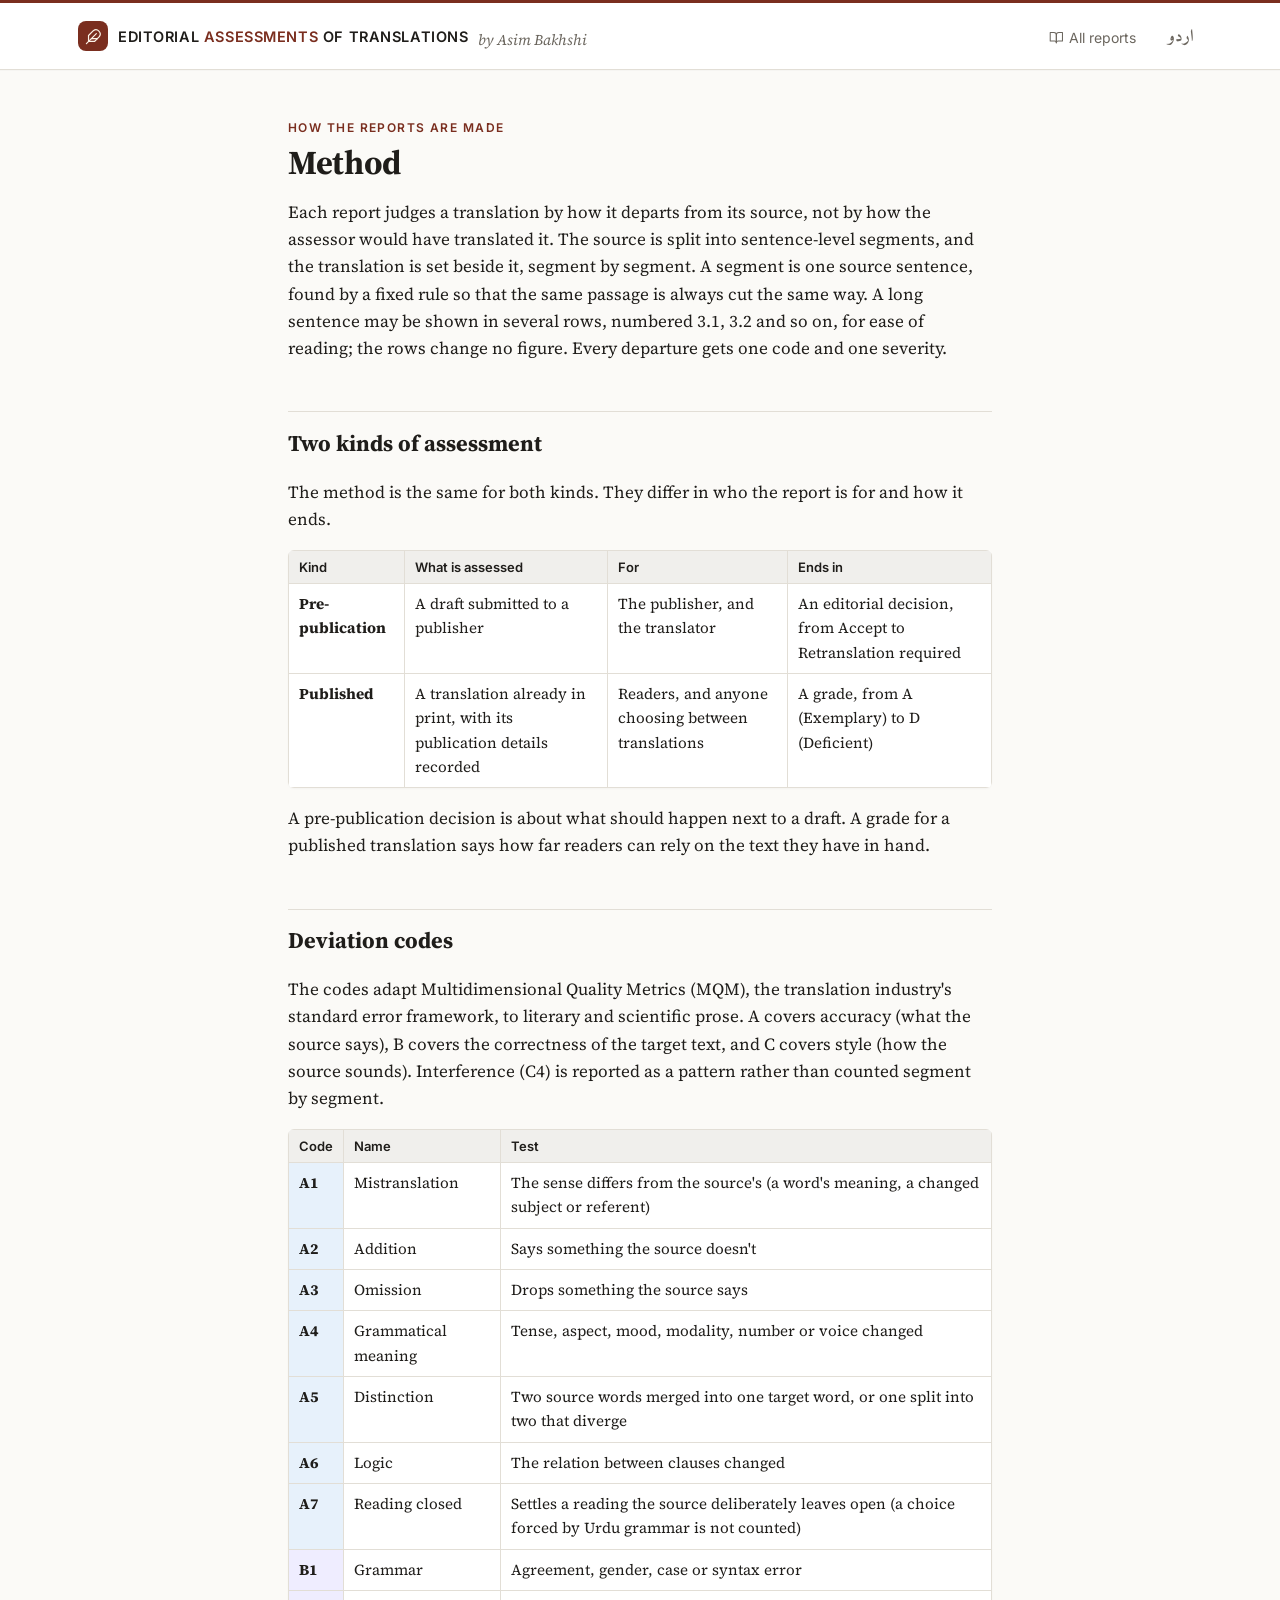
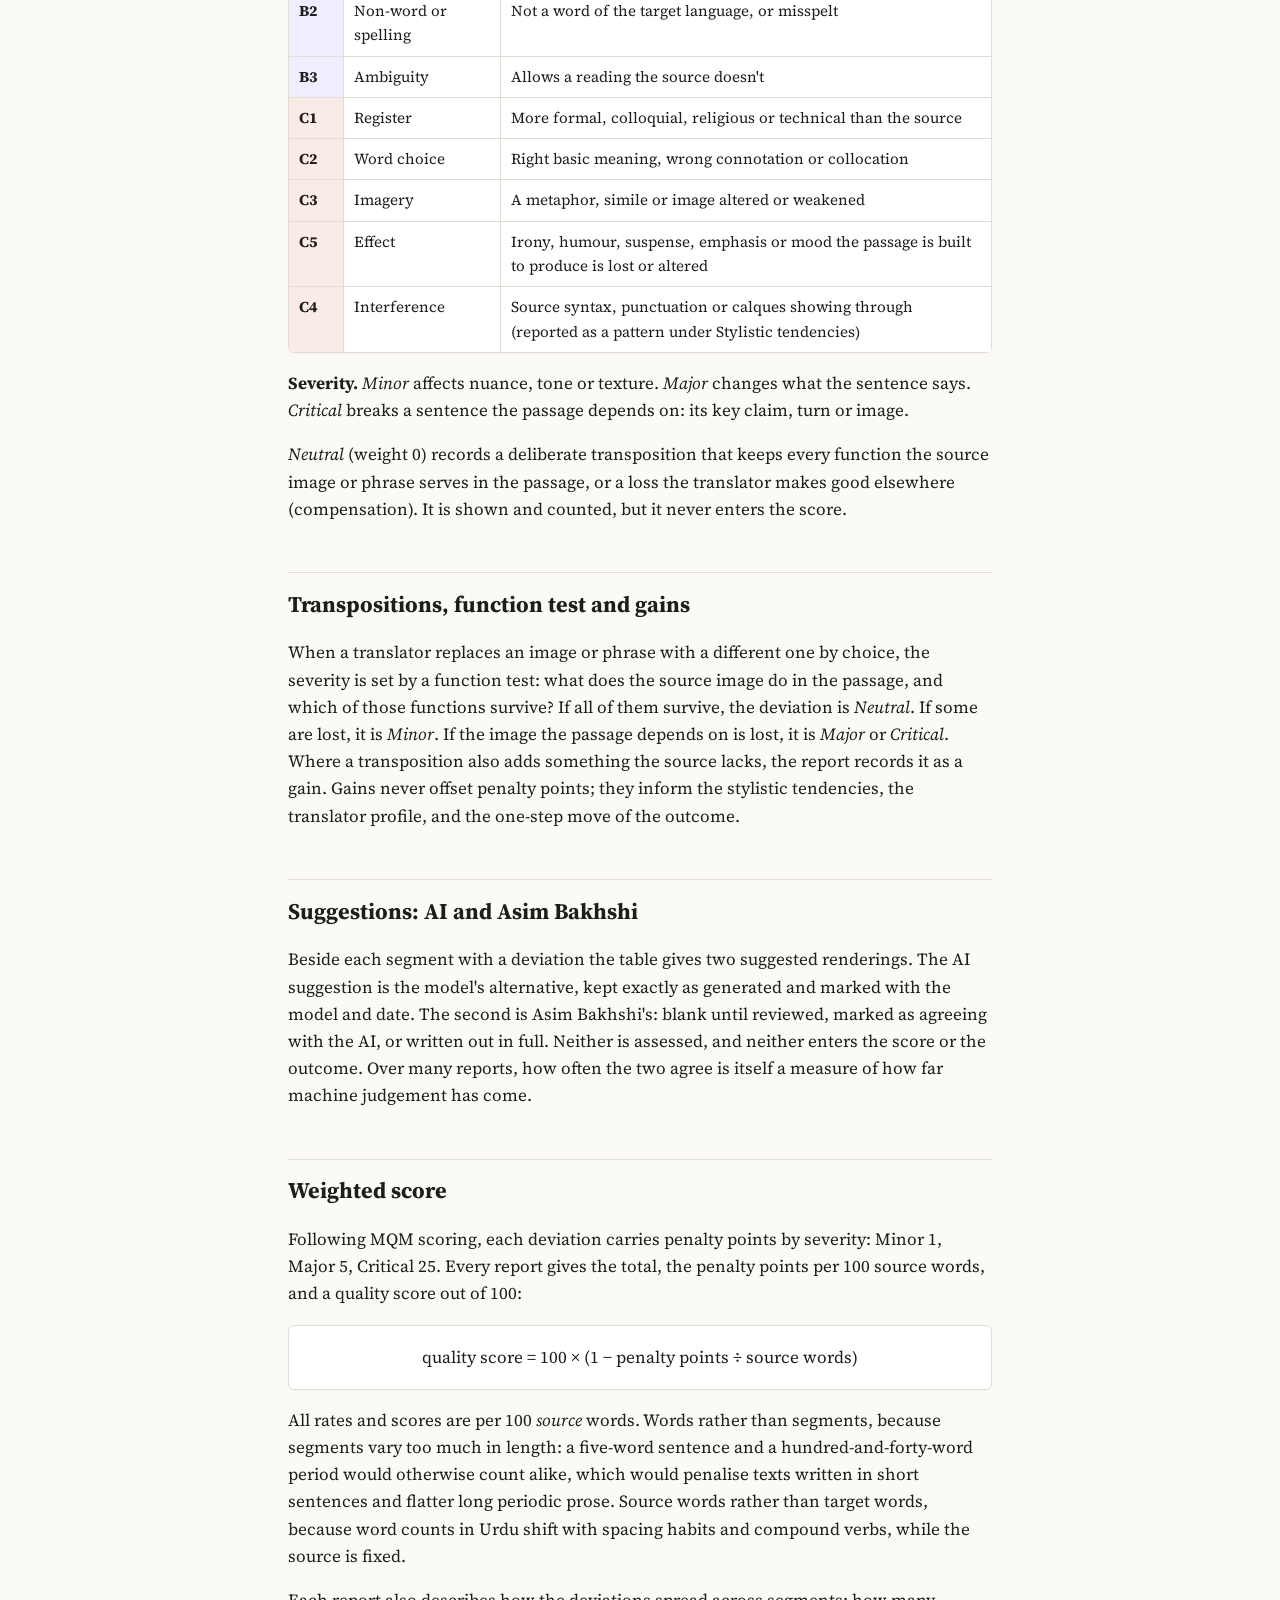
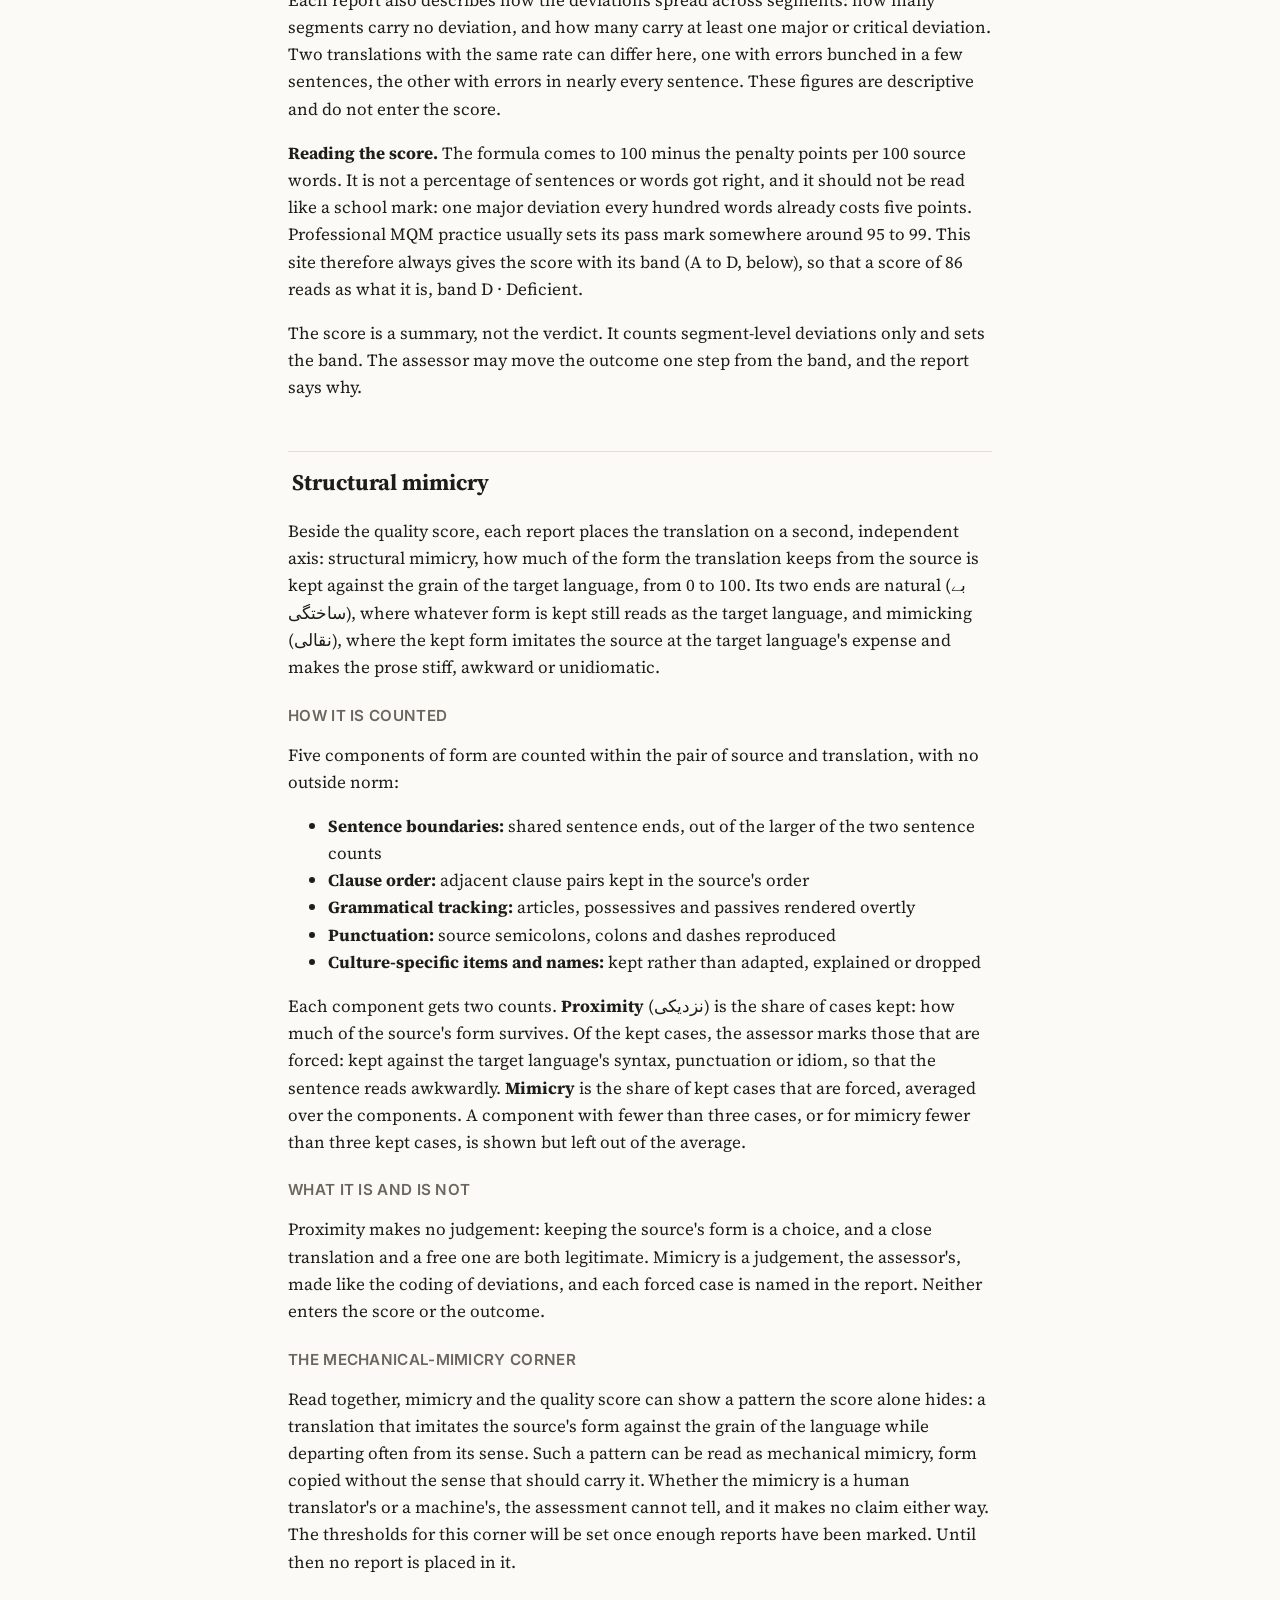
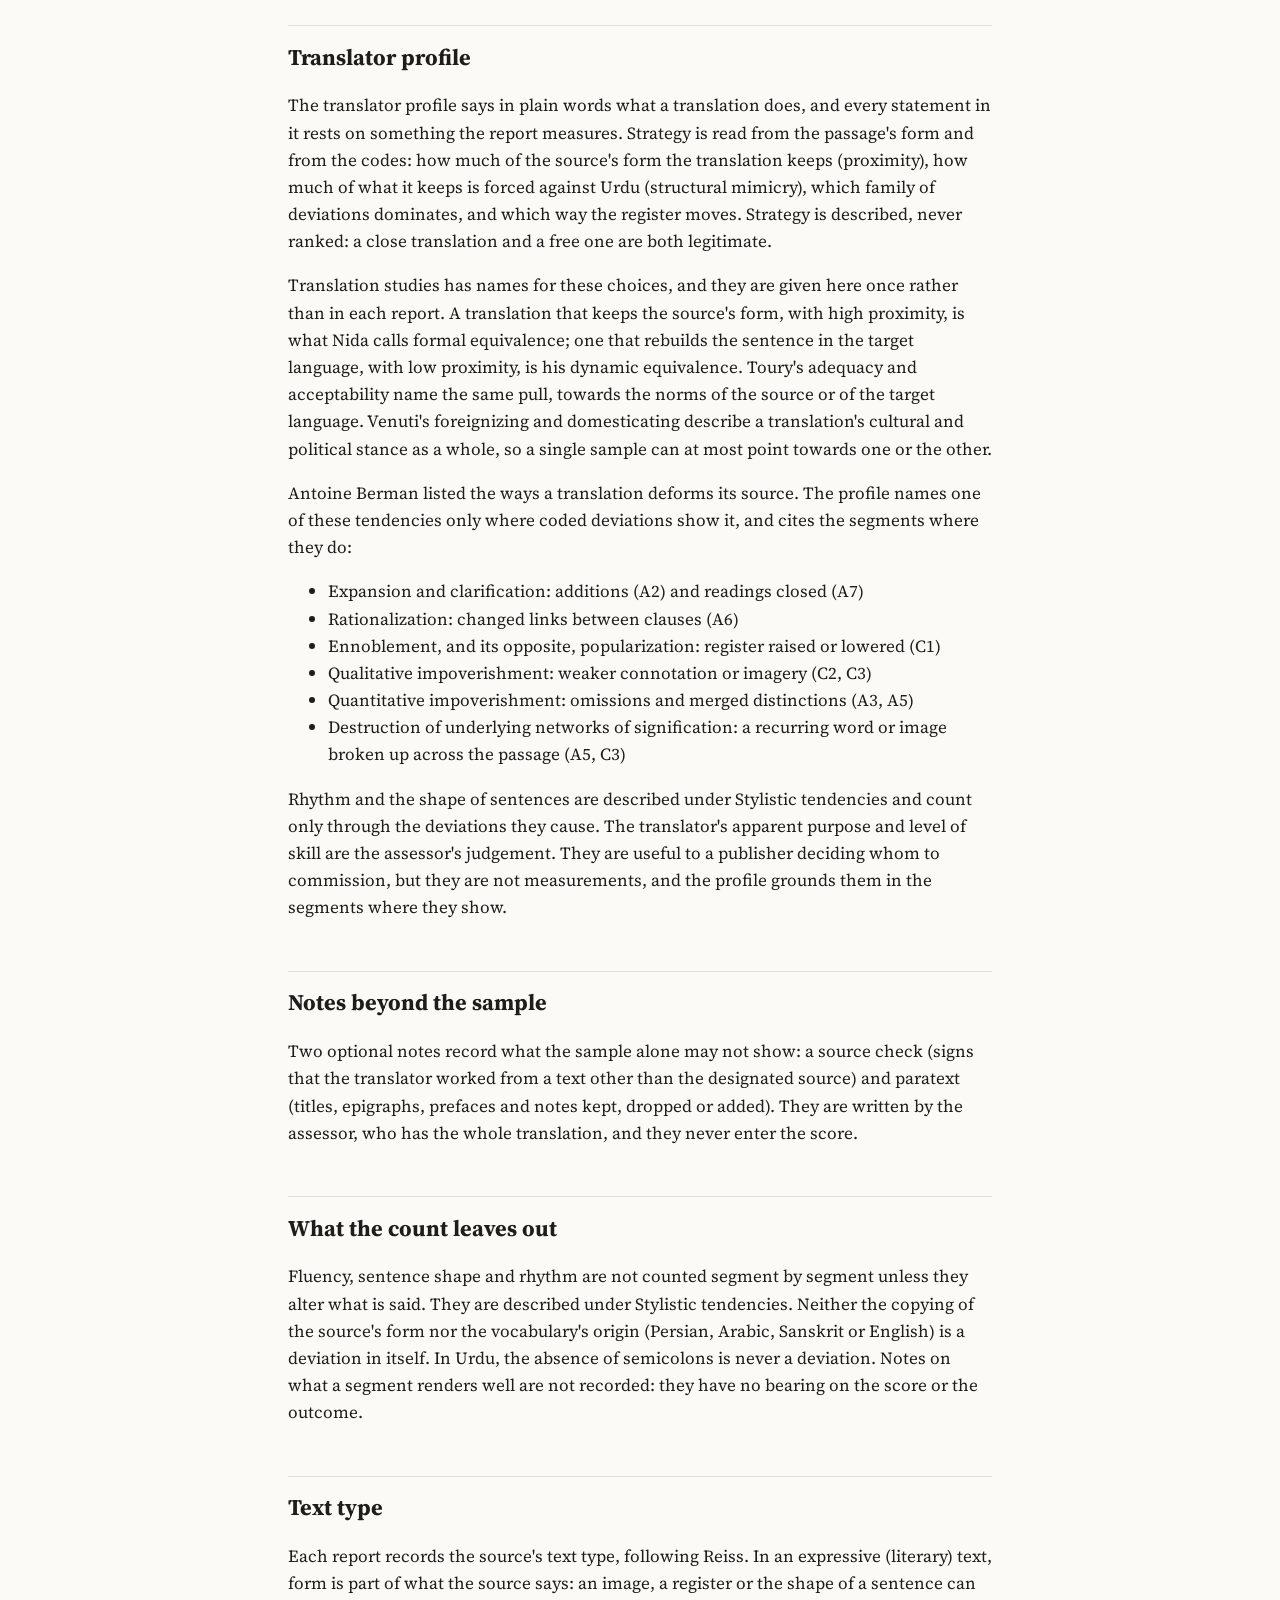
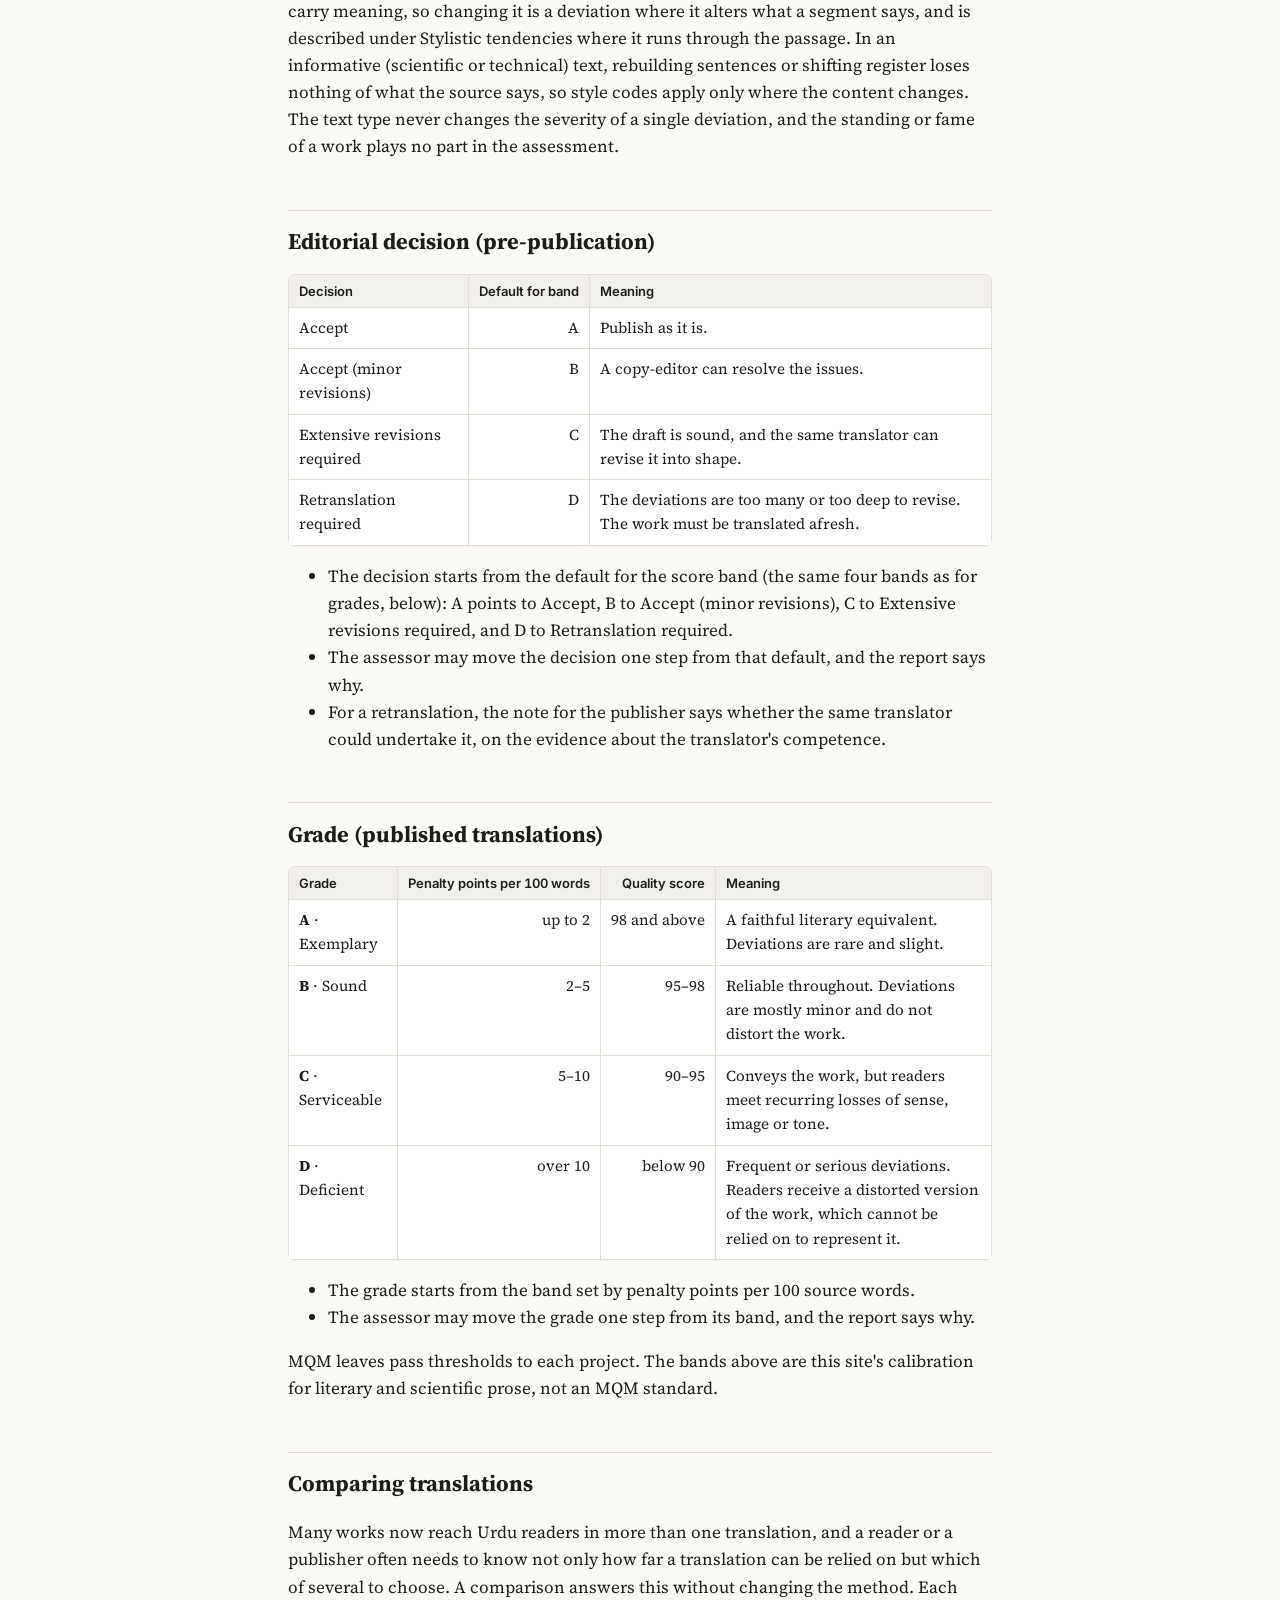
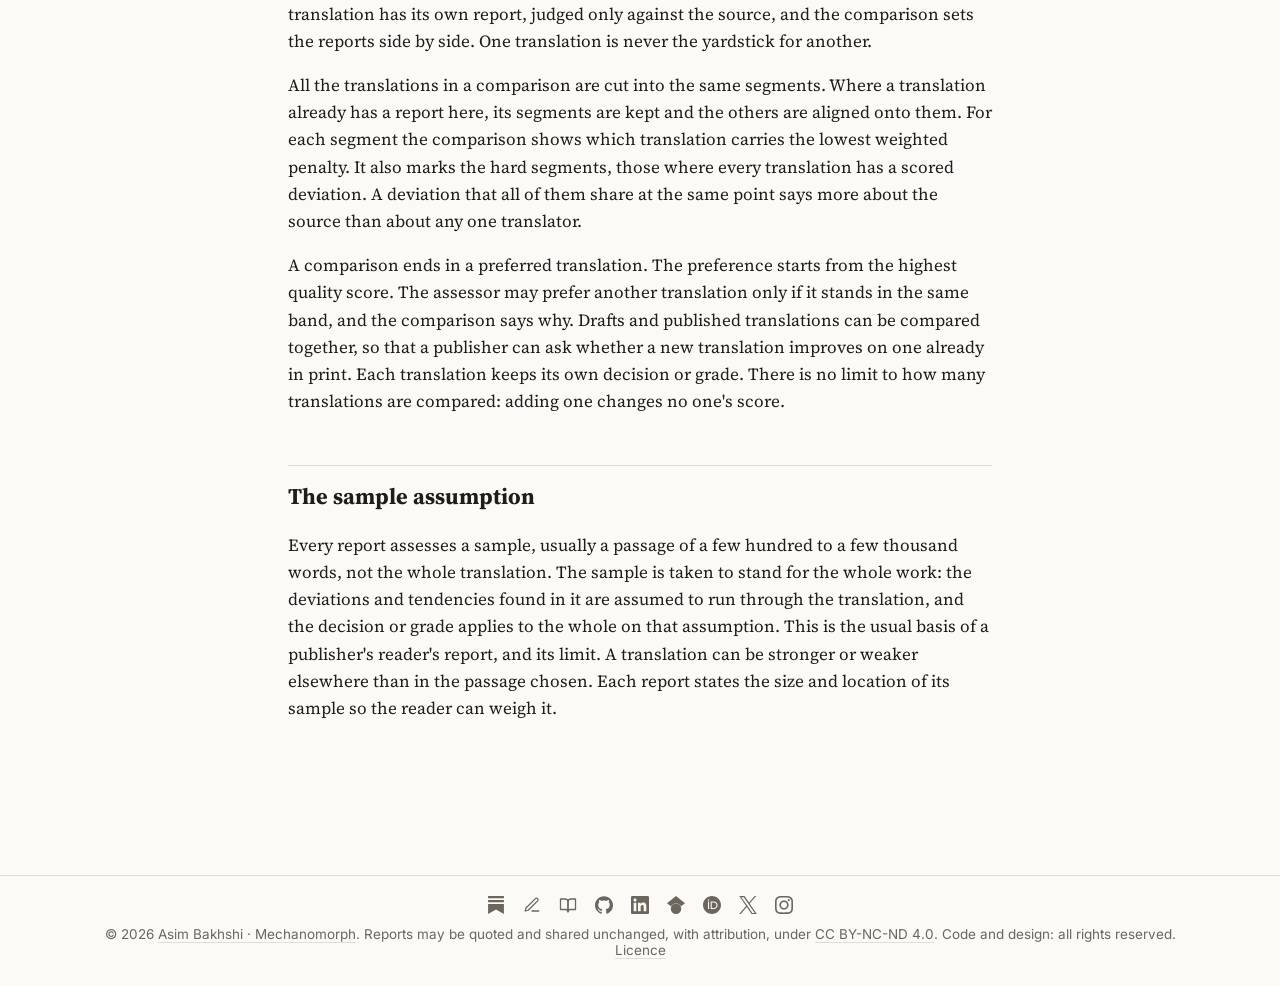
==== commit 9294424e: "Translator profiles without theory labels; theory set out once on the Method page - Profiles: strate" ====
--- a/about.html
+++ b/about.html
@@ -62,6 +62,20 @@
   <h3 data-i18n="m.art.h3c">The mechanical-mimicry corner</h3>
   <p data-i18n="m.mimic.p">Read together, mimicry and the quality score can show a pattern the score alone hides: a translation that imitates the source's form against the grain of the language while departing often from its sense. Such a pattern can be read as mechanical mimicry, form copied without the sense that should carry it. Whether the mimicry is a human translator's or a machine's, the assessment cannot tell, and it makes no claim either way. The thresholds for this corner will be set once enough reports have been marked. Until then no report is placed in it.</p>
 
+  <h2 id="profile" data-i18n="m.prof.h">Translator profile</h2>
+  <p data-i18n="m.prof.p1" dir="auto">The translator profile says in plain words what a translation does, and every statement in it rests on something the report measures. Strategy is read from the passage's form and from the codes: how much of the source's form the translation keeps (proximity), how much of what it keeps is forced against Urdu (structural mimicry), which family of deviations dominates, and which way the register moves. Strategy is described, never ranked: a close translation and a free one are both legitimate.</p>
+  <p data-i18n="m.prof.p2" dir="auto">Translation studies has names for these choices, and they are given here once rather than in each report. A translation that keeps the source's form, with high proximity, is what Nida calls formal equivalence; one that rebuilds the sentence in the target language, with low proximity, is his dynamic equivalence. Toury's adequacy and acceptability name the same pull, towards the norms of the source or of the target language. Venuti's foreignizing and domesticating describe a translation's cultural and political stance as a whole, so a single sample can at most point towards one or the other.</p>
+  <p data-i18n="m.prof.p3" dir="auto">Antoine Berman listed the ways a translation deforms its source. The profile names one of these tendencies only where coded deviations show it, and cites the segments where they do:</p>
+  <ul>
+    <li data-i18n="m.prof.li1" dir="auto">Expansion and clarification: additions (A2) and readings closed (A7)</li>
+    <li data-i18n="m.prof.li2" dir="auto">Rationalization: changed links between clauses (A6)</li>
+    <li data-i18n="m.prof.li3" dir="auto">Ennoblement, and its opposite, popularization: register raised or lowered (C1)</li>
+    <li data-i18n="m.prof.li4" dir="auto">Qualitative impoverishment: weaker connotation or imagery (C2, C3)</li>
+    <li data-i18n="m.prof.li5" dir="auto">Quantitative impoverishment: omissions and merged distinctions (A3, A5)</li>
+    <li data-i18n="m.prof.li6" dir="auto">Destruction of underlying networks of signification: a recurring word or image broken up across the passage (A5, C3)</li>
+  </ul>
+  <p data-i18n="m.prof.p4" dir="auto">Rhythm and the shape of sentences are described under Stylistic tendencies and count only through the deviations they cause. The translator's apparent purpose and level of skill are the assessor's judgement. They are useful to a publisher deciding whom to commission, but they are not measurements, and the profile grounds them in the segments where they show.</p>
+
   <h2 id="beyond-sample" data-i18n="m.checks.h">Notes beyond the sample</h2>
   <p data-i18n="m.checks.p">Two optional notes record what the sample alone may not show: a source check (signs that the translator worked from a text other than the designated source) and paratext (titles, epigraphs, prefaces and notes kept, dropped or added). They are written by the assessor, who has the whole translation, and they never enter the score.</p>
 
